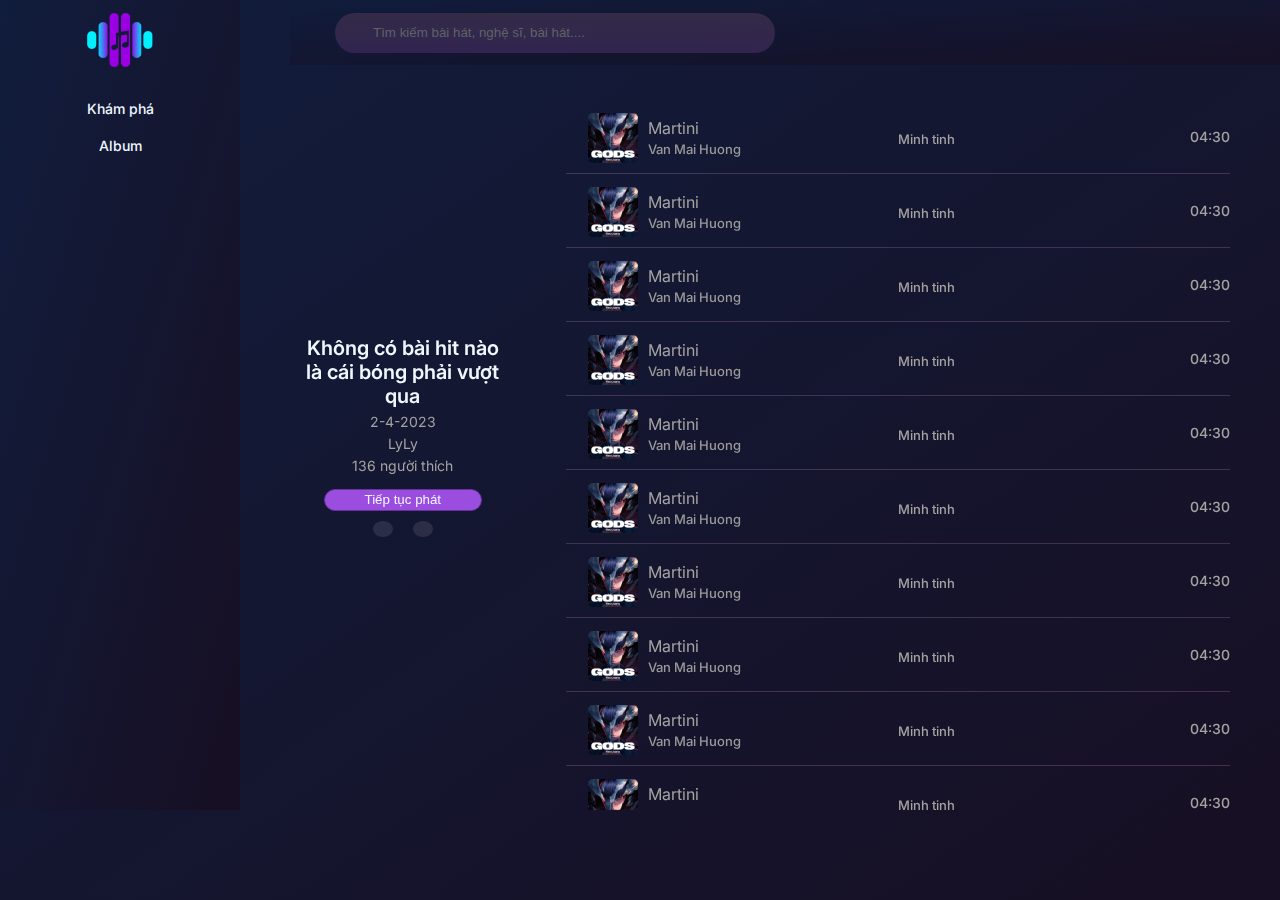
==== index.html @ 6e67993c "MP3 project" ====
<!DOCTYPE html>
<html lang="en">

<head>
    <meta charset="UTF-8">
    <meta name="viewport" content="width=device-width, initial-scale=1.0">
    <title>Document</title>
    <link rel="stylesheet" href="access/css/body/home page/albumchill.css">
    <link rel="stylesheet" href="access/css/body/home page/discovery.css">
    <link rel="stylesheet" href="access/css/body/home page/rank.css">
    <link rel="stylesheet" href="access/css/body/home page/recently.css">
    <link rel="stylesheet" href="access/css/body/home page/slide.css">
    <link rel="stylesheet" href="access/css/styte.css">
    <link rel="stylesheet" href="/access/css/body/home page/broadcast.css">
    <link rel="stylesheet" href="/access/css/body/header/header.css">
    <link rel="stylesheet" href="access/css/sidebar/sidebar.css">
    <link rel="stylesheet" href="access/css/body/mainpage.css">
    <link rel="stylesheet" href="access/css/body/album detail/albumdetail.css">
    <script type="module" src="https://unpkg.com/ionicons@7.1.0/dist/ionicons/ionicons.esm.js"></script>
    <script nomodule src="https://unpkg.com/ionicons@7.1.0/dist/ionicons/ionicons.js"></script>
    <link rel="stylesheet" href="https://cdnjs.cloudflare.com/ajax/libs/normalize/8.0.1/normalize.min.css">
    <link rel="icon" type="image/png"
        href="https://static-zmp3.zmdcdn.me/skins/zmp3-v5.2/images/icon_zing_mp3_60.png" />
    <link rel="preconnect" href="https://fonts.googleapis.com">
    <link rel="preconnect" href="https://fonts.gstatic.com" crossorigin>
    <link
        href="https://fonts.googleapis.com/css2?family=Inter:wght@300;400;500;600;900&family=Poppins:wght@100;200;300;400;500;600&display=swap"
        rel="stylesheet">
</head>

<body>
    <div id="root">
        <div class="layout">
            <div class="sidebar">
                <div class="sidebar-wrallpper">   
                    <div class="sidebar-nav">
                        <div class="sidebar-thumb">
                            <img src="access/image/—Pngtree—music logo_8736577.png" alt="">
                        </div>                     
                    </div>
                    <div class=" sidebar-nav sidebar-nav_main">                    
                            <ul class="main_listitem">
                                <li class=" main-item main-item1">Khám phá</li>                        
                                <li class=" main-item main-item2">Album</li>                                                                           
                            </ul>
                        </div>                       
                    </div>
                    <div class=" sidebar-nav sidebar-addplaylist">

                    </div>           
            </div>    
            <header>
                <div class="header-left">
                    <button><ion-icon name="arrow-back-outline"></ion-icon></button>
                    <button><ion-icon name="arrow-forward-outline"></ion-icon></button>
                    <div class="header-left_search">
                        <button><ion-icon name="search-outline"></ion-icon></button>
                        <input type="text" name="" id="" placeholder="Tìm kiếm bài hát, nghệ sĩ, bài hát....">
                    </div>
                </div>
                <div class="header-right">
                    <div class="header-right_setting"><ion-icon name="settings-outline"></ion-icon></div>
                    <div class="header-right_avt">

                    </div>
                </div>
            </header>
            <div class="main-page">
                <main class="scroll">
                    <div class="container home-page-content">
                        <div class="container">
                            <div class="lobby">
                                <div class="lobby_buttom-next">
                                    <button class="next"><ion-icon name="chevron-forward-outline"></ion-icon></button>
                                </div>
                                <div class="lobby_listitemalbum">
                                    <div class="album-item album-item0">
                                        <div class="album-item_img ">
                                            <img src="https://photo-zmp3.zmdcdn.me/banner/0/1/3/c/013c60ba209da55605a97d3ffb47a062.jpg"
                                                alt="">
                                        </div>
                                    </div>
                                    <div class="album-item album-item1">
                                        <div class="album-item_img">
                                            <img src="https://photo-zmp3.zmdcdn.me/banner/5/b/7/f/5b7f86734f0247aa188769c3ed6e22d5.jpg"
                                                alt="">
                                        </div>
                                    </div>
                                    <div class="album-item album-item2">
                                        <div class="album-item_img">
                                            <img src="https://photo-zmp3.zmdcdn.me/banner/1/4/a/6/14a6bc4408e442dc2a892e1d4a189887.jpg"
                                                alt="">
                                        </div>
                                    </div>
                                    <div class="album-item album-item3">
                                        <div class="album-item_img">
                                            <img src="https://photo-zmp3.zmdcdn.me/banner/6/c/c/7/6cc7500626ccbeddb21080da36140fee.jpg"
                                                alt="">
                                        </div>
                                    </div>
                                    <div class="album-item album-item4">
                                        <div class="album-item_img">
                                            <img src="https://photo-zmp3.zmdcdn.me/banner/8/0/4/0/80405e75fdb7f92d373b96ae3edae932.jpg"
                                                alt="">
                                        </div>
                                    </div>
                                    <div class="album-item album-item4">
                                        <div class="album-item_img">
                                            <img src="https://photo-zmp3.zmdcdn.me/banner/d/8/7/0/d870b695f67073900350bc56bd5b7f81.jpg"
                                                alt="">
                                        </div>
                                    </div>
                                </div>
                                <div class="lobby_buttom-back">
                                    <button class="back"><ion-icon name="chevron-back-outline"></ion-icon></button>
                                </div>
                            </div>
                            <div id="gallery">
                                <div class="title gallery_title">
                                    <h2>Gần Đây</h2>
                                    <a>TẤT CẢ
                                        <ion-icon name="chevron-forward-outline"></ion-icon>
                                    </a>
                                </div>
                                <figure>
                                    <img src="https://i.ytimg.com/vi/0tFUfuEhh28/hq720.jpg?sqp=-oaymwEcCNAFEJQDSFXyq4qpAw4IARUAAIhCGAFwAcABBg==&rs=AOn4CLBPwD0K6PMfZb3Y-aNLo59OMu9XRA"
                                        alt="Clouds in shades of blue and gold at sunrise. "
                                        title="Photo by Łukasz Łada for Unsplash">
                                    <figcaption>6:30 AM, Summer</figcaption>
                                </figure>
                                <figure>
                                    <img src="/image/14a6bc4408e442dc2a892e1d4a189887.jpg"
                                        alt='clouds and sky during daytime' title="Photo by Diego PH for Unsplash">
                                    <figcaption>6 PM, Autumn</figcaption>
                                </figure>
                                <figure>
                                    <img src="/image/14a6bc4408e442dc2a892e1d4a189887.jpg"
                                        alt="white clouds and blue sky. " title="Photo by Carlos Kenobi for Unsplash">
                                    <figcaption>5 PM, Summer</figcaption>
                                </figure>
                                <figure>
                                    <img src="/image/14a6bc4408e442dc2a892e1d4a189887.jpg" alt="cloudy sky. "
                                        title="Photo by Alex Machado for Unsplash">
                                    <figcaption>11 AM, Summer</figcaption>
                                </figure>
                                <figure>
                                    <img src="/image/14a6bc4408e442dc2a892e1d4a189887.jpg"
                                        alt="rainbow during daytime. " title="Photo by Yulia Gadalina for Unsplash">
                                    <figcaption>2 PM, Spring Rainbow</figcaption>
                                </figure>
                                <figure>
                                    <img src="/image/14a6bc4408e442dc2a892e1d4a189887.jpg" alt="white sea of clouds. "
                                        title="Photo by Szabo Viktor for Unsplash">
                                    <figcaption>4 PM, Autumn</figcaption>
                                </figure>
                            </div>
                            <div class="rank">
                                <div class="title rank-title">
                                    <h2>Bảng xếp hạng</h2>
                                    <a>TẤT CẢ
                                        <ion-icon name="chevron-forward-outline"></ion-icon>
                                    </a>
                                </div>
                                <div class="listitem rank-list">
                                    <div class="rank-item item ">
                                        <span class="rank-item_rating">1</span>
                                        <div class="item_img rank-item_img">
                                            <img src="https://i.ytimg.com/vi/0tFUfuEhh28/hq720.jpg?sqp=-oaymwEcCNAFEJQDSFXyq4qpAw4IARUAAIhCGAFwAcABBg==&rs=AOn4CLBPwD0K6PMfZb3Y-aNLo59OMu9XRA"
                                                alt="">
                                        </div>
                                        <div class="item_profile rank-item_profile">
                                            <h4>Chẳng ai đến thế giới này để cô đơn</h4>
                                            <span>Mr.Siro</span>

                                        </div>
                                    </div>
                                    <div class="item rank-item">
                                        <span class="rank-item_rating">2</span>
                                        <div class="item_img rank-item_img">
                                            <img src="https://i.ytimg.com/vi/0tFUfuEhh28/hq720.jpg?sqp=-oaymwEcCNAFEJQDSFXyq4qpAw4IARUAAIhCGAFwAcABBg==&rs=AOn4CLBPwD0K6PMfZb3Y-aNLo59OMu9XRA"
                                                alt="">
                                        </div>
                                        <div class="item_profile rank-item_profile">
                                            <h4>Chẳng ai đến thế giới này để cô đơn</h4>
                                            <span>Mr.Siro</span>

                                        </div>
                                    </div>
                                    <div class="item rank-item">
                                        <span class="rank-item_rating">3</span>
                                        <div class="item_img rank-item_img">
                                            <img src="https://i.ytimg.com/vi/0tFUfuEhh28/hq720.jpg?sqp=-oaymwEcCNAFEJQDSFXyq4qpAw4IARUAAIhCGAFwAcABBg==&rs=AOn4CLBPwD0K6PMfZb3Y-aNLo59OMu9XRA"
                                                alt="">
                                        </div>
                                        <div class="item_profile rank-item_profile">
                                            <h4>Chẳng ai đến thế giới này để cô đơn</h4>
                                            <span>Mr.Siro</span>

                                        </div>
                                    </div>
                                    <div class="item rank-item">
                                        <span class="rank-item_rating">4</span>
                                        <div class="item_img rank-item_img">
                                            <img src="https://photo-resize-zmp3.zmdcdn.me/w600_r1x1_jpeg/cover/2/2/5/1/225101dd3c5da17b87872c320a8f6e07.jpg"
                                                alt="">
                                        </div>
                                        <div class="item_profile rank-item_profile">
                                            <h4>Anh luôn như vậy</h4>
                                            <span>Mr.Siro</span>
                                        </div>
                                    </div>
                                    <div class="item rank-item">
                                        <span class="rank-item_rating">5</span>
                                        <div class="item_img rank-item_img">
                                            <img src="/image/f55d4e79ce16399def97045529c62ff1.jpg" alt="">
                                        </div>
                                        <div class="item_profilerank-item_profile">
                                            <h4>Lệ Lưu Ly</h4>
                                            <span>Mr.Siro</span>
                                        </div>
                                    </div>
                                    <button class="rank-more">Xem thêm</button>
                                </div>
                                <div class="rank-active">
                                    <div class="rank-active_thumb">
                                        <img src="/image/f55d4e79ce16399def97045529c62ff1.jpg" alt="">
                                    </div>
                                    <div class="rank-active-profile">
                                        <h2 style="font-weight: 600;">Kiểu như tâm tình</h2>
                                        <p>Nam Cocain</p>
                                    </div>
                                    <div class="rank-active_rewind">
                                        <input type="range" name="" id="">
                                        <div class="timeline">
                                            <span>2:30</span>
                                            <span>3:40</span>
                                        </div>
                                    </div>
                                    <div class="rank-active_control">
                                        <div class="shuffle">
                                            <ion-icon name="shuffle-outline"></ion-icon>
                                        </div>
                                        <div class="control-btn">
                                            <button class="back">
                                                <ion-icon name="play-back-outline"></ion-icon>
                                            </button>
                                            <button class="play">
                                                <ion-icon name="play-circle-outline"></ion-icon>
                                            </button>
                                            <button class="fonward">
                                                <ion-icon name="play-forward-outline"></ion-icon>
                                            </button>
                                        </div>
                                        <div class="again"><ion-icon name="repeat-outline"></ion-icon>
                                        </div>
                                    </div>
                                </div>
                            </div>
                            <div class="rank-weekly">
                                <a class="rank-weekly_vn" href="/html/zingchart.html">
                                    <h3>XẾP HẠNG TUẦN</h3>
                                    <h2>BÀI HÁT VIỆT NAM</h2>
                                </a>
                                <a class="rank-weekly_usuk">
                                    <h3>XẾP HẠNG TUẦN</h3>
                                    <h2>US-UK</h2>
                                </a>
                                <a class="rank-weekly_kpop">
                                    <h3>XẾP HẠNG TUẦN</h3>
                                    <h2>K-POP</h2>
                                </a>
                            </div>
                            <div class="discovery">
                                <div class="discovery-select">
                                    <button>
                                        TẤT CẢ
                                    </button>
                                    <button>
                                        VIỆT NAM
                                    </button>
                                    <button>
                                        QUỐC TẾ
                                    </button>
                                </div>
                                <div class="title discovery-title">
                                    <h2>MỚI PHÁT HÀNH</h2>
                                    <a>TẤT CẢ
                                        <ion-icon name="chevron-forward-outline"></ion-icon>
                                    </a>
                                </div>
                                <div class="listitem discovery-listitem">
                                    <div class="discovery-listitem_right">
                                        <div class="item discovery-item">
                                            <div class="item_img discovery-item_img">
                                                <img src="https://i.ytimg.com/vi/0tFUfuEhh28/hq720.jpg?sqp=-oaymwEcCNAFEJQDSFXyq4qpAw4IARUAAIhCGAFwAcABBg==&rs=AOn4CLBPwD0K6PMfZb3Y-aNLo59OMu9XRA"
                                                    alt="">
                                            </div>
                                            <div class="item_profile discovery-item_profile">
                                                <h4>Chẳng ai đến thế giới này để cô đơn</h4>
                                                <span>Mr.Siro</span>
                                            </div>
                                        </div>
                                        <div class="item discovery-item">
                                            <div class="item_img discovery-item_img">
                                                <img src="https://i.ytimg.com/vi/0tFUfuEhh28/hq720.jpg?sqp=-oaymwEcCNAFEJQDSFXyq4qpAw4IARUAAIhCGAFwAcABBg==&rs=AOn4CLBPwD0K6PMfZb3Y-aNLo59OMu9XRA"
                                                    alt="">
                                            </div>
                                            <div class="item_profile discovery-item_profile">
                                                <h4>Chẳng ai đến thế giới này để cô đơn</h4>
                                                <span>Mr.Siro</span>
                                            </div>
                                        </div>
                                        <div class="item discovery-item">
                                            <div class="item_img discovery-item_img">
                                                <img src="https://i.ytimg.com/vi/0tFUfuEhh28/hq720.jpg?sqp=-oaymwEcCNAFEJQDSFXyq4qpAw4IARUAAIhCGAFwAcABBg==&rs=AOn4CLBPwD0K6PMfZb3Y-aNLo59OMu9XRA"
                                                    alt="">
                                            </div>
                                            <div class="item_profile discovery-item_profile">
                                                <h4>Chẳng ai đến thế giới này để cô đơn</h4>
                                                <span>Mr.Siro</span>
                                            </div>
                                        </div>
                                        <div class="item discovery-item">
                                            <div class="item_img discovery-item_img">
                                                <img src="https://i.ytimg.com/vi/0tFUfuEhh28/hq720.jpg?sqp=-oaymwEcCNAFEJQDSFXyq4qpAw4IARUAAIhCGAFwAcABBg==&rs=AOn4CLBPwD0K6PMfZb3Y-aNLo59OMu9XRA"
                                                    alt="">
                                            </div>
                                            <div class="item_profile discovery-item_profile">
                                                <h4>Chẳng ai đến thế giới này để cô đơn</h4>
                                                <span>Mr.Siro</span>
                                            </div>
                                        </div>
                                    </div>
                                    <div class="discovery-listitem_center">
                                        <div class="item discovery-item">
                                            <div class="item_img discovery-item_img">
                                                <img src="https://i.ytimg.com/vi/0tFUfuEhh28/hq720.jpg?sqp=-oaymwEcCNAFEJQDSFXyq4qpAw4IARUAAIhCGAFwAcABBg==&rs=AOn4CLBPwD0K6PMfZb3Y-aNLo59OMu9XRA"
                                                    alt="">
                                            </div>
                                            <div class="item_profile discovery-item_profile">
                                                <h4>Chẳng ai đến thế giới này để cô đơn</h4>
                                                <span>Mr.Siro</span>
                                            </div>
                                        </div>
                                        <div class="item discovery-item">
                                            <div class="item_img discovery-item_img">
                                                <img src="https://i.ytimg.com/vi/0tFUfuEhh28/hq720.jpg?sqp=-oaymwEcCNAFEJQDSFXyq4qpAw4IARUAAIhCGAFwAcABBg==&rs=AOn4CLBPwD0K6PMfZb3Y-aNLo59OMu9XRA"
                                                    alt="">
                                            </div>
                                            <div class="item_profile discovery-item_profile">
                                                <h4>Chẳng ai đến thế giới này để cô đơn</h4>
                                                <span>Mr.Siro</span>
                                            </div>
                                        </div>
                                        <div class="item discovery-item">
                                            <div class="item_img discovery-item_img">
                                                <img src="https://i.ytimg.com/vi/0tFUfuEhh28/hq720.jpg?sqp=-oaymwEcCNAFEJQDSFXyq4qpAw4IARUAAIhCGAFwAcABBg==&rs=AOn4CLBPwD0K6PMfZb3Y-aNLo59OMu9XRA"
                                                    alt="">
                                            </div>
                                            <div class="item_profile discovery-item_profile">
                                                <h4>Chẳng ai đến thế giới này để cô đơn</h4>
                                                <span>Mr.Siro</span>
                                            </div>
                                        </div>
                                        <div class="item discovery-item">
                                            <div class="item_img discovery-item_img">
                                                <img src="https://i.ytimg.com/vi/0tFUfuEhh28/hq720.jpg?sqp=-oaymwEcCNAFEJQDSFXyq4qpAw4IARUAAIhCGAFwAcABBg==&rs=AOn4CLBPwD0K6PMfZb3Y-aNLo59OMu9XRA"
                                                    alt="">
                                            </div>
                                            <div class="item_profile discovery-item_profile">
                                                <h4>Chẳng ai đến thế giới này để cô đơn</h4>
                                                <span>Mr.Siro</span>
                                            </div>
                                        </div>
                                    </div>
                                    <div class="discovery-listitem_left">
                                        <div class="item discovery-item">
                                            <div class="item_img discovery-item_img">
                                                <img src="https://i.ytimg.com/vi/0tFUfuEhh28/hq720.jpg?sqp=-oaymwEcCNAFEJQDSFXyq4qpAw4IARUAAIhCGAFwAcABBg==&rs=AOn4CLBPwD0K6PMfZb3Y-aNLo59OMu9XRA"
                                                    alt="">
                                            </div>
                                            <div class="item_profile discovery-item_profile">
                                                <h4>Chẳng ai đến thế giới này để cô đơn</h4>
                                                <span>Mr.Siro</span>
                                            </div>
                                        </div>
                                        <div class="item discovery-item">
                                            <div class="item_img discovery-item_img">
                                                <img src="https://i.ytimg.com/vi/0tFUfuEhh28/hq720.jpg?sqp=-oaymwEcCNAFEJQDSFXyq4qpAw4IARUAAIhCGAFwAcABBg==&rs=AOn4CLBPwD0K6PMfZb3Y-aNLo59OMu9XRA"
                                                    alt="">
                                            </div>
                                            <div class="item_profile discovery-item_profile">
                                                <h4>Chẳng ai đến thế giới này để cô đơn</h4>
                                                <span>Mr.Siro</span>
                                            </div>
                                        </div>
                                        <div class="item discovery-item">
                                            <div class="item_img discovery-item_img">
                                                <img src="https://i.ytimg.com/vi/0tFUfuEhh28/hq720.jpg?sqp=-oaymwEcCNAFEJQDSFXyq4qpAw4IARUAAIhCGAFwAcABBg==&rs=AOn4CLBPwD0K6PMfZb3Y-aNLo59OMu9XRA"
                                                    alt="">
                                            </div>
                                            <div class="item_profile discovery-item_profile">
                                                <h4>Chẳng ai đến thế giới này để cô đơn</h4>
                                                <span>Mr.Siro</span>
                                            </div>
                                        </div>
                                        <div class="item discovery-item">
                                            <div class="item_img discovery-item_img">
                                                <img src="https://i.ytimg.com/vi/0tFUfuEhh28/hq720.jpg?sqp=-oaymwEcCNAFEJQDSFXyq4qpAw4IARUAAIhCGAFwAcABBg==&rs=AOn4CLBPwD0K6PMfZb3Y-aNLo59OMu9XRA"
                                                    alt="">
                                            </div>
                                            <div class="item_profile discovery-item_profile">
                                                <h4>Chẳng ai đến thế giới này để cô đơn</h4>
                                                <span>Mr.Siro</span>
                                            </div>
                                        </div>
                                    </div>
                                </div>
                            </div>
                            <div class="broadcast">
                                <div class="title broadcast-title">
                                    <h2>MV NỔI BẬT</h2>
                                    <a href="">TẤT CẢ</a>
                                </div>
                                <div class="broadcast-listitem">
                                    <div class="broadcast-item">
                                        <div class="broadcast-item_img">
                                            <img src="/access/image/0ebee04ce8c0e17f94a7836de9c0e2c8.jpg" alt="">
                                        </div>
                                        <div class="broadcast-item_frofile">
                                            <div class="profile-img">
                                                <img src="/access/image/14a6bc4408e442dc2a892e1d4a189887.jpg" alt="">
                                            </div>
                                            <div class="profile-details">
                                                <span>Thông tin ca sĩ</span>
                                            </div>
                                        </div>
                                    </div>
                                    <div class="broadcast-item">
                                        <div class="broadcast-item_img">
                                            <img src="/access/image/0ebee04ce8c0e17f94a7836de9c0e2c8.jpg" alt="">
                                        </div>
                                        <div class="broadcast-item_frofile">
                                            <div class="profile-img">
                                                <img src="/access/image/14a6bc4408e442dc2a892e1d4a189887.jpg" alt="">
                                            </div>
                                            <div class="profile-details">
                                                <span>Thông tin ca sĩ</span>
                                            </div>
                                        </div>
                                    </div>
                                    <div class="broadcast-item">
                                        <div class="broadcast-item_img">
                                            <img src="/access/image/14a6bc4408e442dc2a892e1d4a189887.jpg" alt="">
                                        </div>
                                        <div class="broadcast-item_frofile">
                                            <div class="profile-img">
                                                <img src="/access/image/14a6bc4408e442dc2a892e1d4a189887.jpg" alt="">
                                            </div>
                                            <div class="profile-details">
                                                <span>Thông tin ca sĩ</span>
                                            </div>
                                        </div>
                                    </div>
                                    <div class="broadcast-item">
                                        <div class="broadcast-item_img">
                                            <img src="/access/image/0ebee04ce8c0e17f94a7836de9c0e2c8.jpg" alt="">
                                        </div>
                                        <div class="broadcast-item_frofile">
                                            <div class="profile-img">
                                                <img src="/access/image/14a6bc4408e442dc2a892e1d4a189887.jpg" alt="">
                                            </div>
                                            <div class="profile-details">
                                                <span>Thông tin ca sĩ</span>
                                            </div>
                                        </div>
                                    </div>
                                    <div class="broadcast-item">
                                        <div class="broadcast-item_img">
                                            <img src="/access/image/0ebee04ce8c0e17f94a7836de9c0e2c8.jpg" alt="">
                                        </div>
                                        <div class="broadcast-item_frofile">
                                            <div class="profile-img">
                                                <img src="/access/image/14a6bc4408e442dc2a892e1d4a189887.jpg" alt="">
                                            </div>
                                            <div class="profile-details">
                                                <span>Thông tin ca sĩ</span>
                                            </div>
                                        </div>
                                    </div>
                                    <div class="broadcast-item">
                                        <div class="broadcast-item_img">
                                            <img src="/access/image/0ebee04ce8c0e17f94a7836de9c0e2c8.jpg" alt="">
                                        </div>
                                        <div class="broadcast-item_frofile">
                                            <div class="profile-img">
                                                <img src="/access/image/14a6bc4408e442dc2a892e1d4a189887.jpg" alt="">
                                            </div>
                                            <div class="profile-details">
                                                <span>Thông tin ca sĩ</span>
                                            </div>
                                        </div>
                                    </div>
                                </div>
                            </div>
                            <div class="albumchill">
                                <div class="title albumchill-title">
                                    <h2>Chill</h2>
                                    <a>TẤT CẢ
                                        <ion-icon name="chevron-forward-outline"></ion-icon>
                                    </a>
                                </div>
                                <div class="albumchill-list">
                                    <div class="albumchill-item">
                                        <div class="albumchill-item_img">
                                            <img src="https://i.ytimg.com/vi/0tFUfuEhh28/hq720.jpg?sqp=-oaymwEcCNAFEJQDSFXyq4qpAw4IARUAAIhCGAFwAcABBg==&rs=AOn4CLBPwD0K6PMfZb3Y-aNLo59OMu9XRA"
                                                alt="">
                                        </div>
                                        <div class="albumchill-item_profile">
                                            <p>Sơn Tùng, Hòa Minzy, Pháo, tao la hien,van là tao</p>
                                        </div>
                                    </div>
                                    <div class="albumchill-item">
                                        <div class="albumchill-item_img">
                                            <img src="https://i.ytimg.com/vi/0tFUfuEhh28/hq720.jpg?sqp=-oaymwEcCNAFEJQDSFXyq4qpAw4IARUAAIhCGAFwAcABBg==&rs=AOn4CLBPwD0K6PMfZb3Y-aNLo59OMu9XRA"
                                                alt="">
                                        </div>
                                        <div class="albumchill-item_profile">
                                            <p>Sơn Tùng, Hòa Minzy, Pháo, tao la hien,van là tao</p>
                                        </div>
                                    </div>
                                    <div class="albumchill-item">
                                        <div class="albumchill-item_img">
                                            <img src="https://i.ytimg.com/vi/0tFUfuEhh28/hq720.jpg?sqp=-oaymwEcCNAFEJQDSFXyq4qpAw4IARUAAIhCGAFwAcABBg==&rs=AOn4CLBPwD0K6PMfZb3Y-aNLo59OMu9XRA"
                                                alt="">
                                        </div>
                                        <div class="albumchill-item_profile">
                                            <p>Sơn Tùng, Hòa Minzy, Pháo, tao la hien,van là tao</p>
                                        </div>
                                    </div>
                                    <div class="albumchill-item">
                                        <div class="albumchill-item_img">
                                            <img src="https://i.ytimg.com/vi/0tFUfuEhh28/hq720.jpg?sqp=-oaymwEcCNAFEJQDSFXyq4qpAw4IARUAAIhCGAFwAcABBg==&rs=AOn4CLBPwD0K6PMfZb3Y-aNLo59OMu9XRA"
                                                alt="">
                                        </div>
                                        <div class="albumchill-item_profile">
                                            <p>Sơn Tùng, Hòa Minzy, Pháo, tao la hien,van là tao</p>
                                        </div>
                                    </div>
                                    <div class="albumchill-item">
                                        <div class="albumchill-item_img">
                                            <img src="https://i.ytimg.com/vi/0tFUfuEhh28/hq720.jpg?sqp=-oaymwEcCNAFEJQDSFXyq4qpAw4IARUAAIhCGAFwAcABBg==&rs=AOn4CLBPwD0K6PMfZb3Y-aNLo59OMu9XRA"
                                                alt="">
                                        </div>
                                        <div class="albumchill-item_profile">
                                            <p>Sơn Tùng, Hòa Minzy, Pháo, tao la hien,van là tao</p>
                                        </div>
                                    </div>
                                </div>
                            </div>
                        </div>
                    </div>
                    <div class="album-detail">
                        <div class="album-left">
                            <div class="album-thumb">
                                <img src="https://photo-resize-zmp3.zmdcdn.me/w600_r1x1_jpeg/cover/d/4/a/c/d4acc6335d41bd7164173312c6123706.jpg"
                                    alt="">
                            </div>
                            <div class="album-profile">
                                <h3 class="profile_title">Không có bài hit nào là cái bóng phải vượt qua</h3>
                                <div class="updateday">2-4-2023</div>
                                <div class="artists">LyLy</div>
                                <div class="like"><span>136</span> người thích</div>
                                <div class="profile-action">
                                    <button>
                                        Tiếp tục phát
                                    </button>
                                    <div class="level">
                                        <div class="level-item_heart">
                                            <ion-icon name="heart-outline"></ion-icon>
                                        </div>
                                        <div class="level-item_more">
                                            <ion-icon name="ellipsis-horizontal-circle-outline"></ion-icon>
                                        </div>
                                    </div>
                                </div>
                            </div>

                        </div>                    
                        <div class="album-content">
                            <div class="media-playlist">                              
                                <div class="media-playlist_item">
                                    <div class="media-content_left">
                                        <div class="media-playlist_checkbox">
                                            <label class="checkbox">
                                                <input type="checkbox" name="" id="">
                                                <span class="checkmark"></span> 
                                            </label>                                           
                                        </div>
                                        <div class="song-icon">
                                            <ion-icon name="musical-notes-outline"></ion-icon>
                                        </div>
                                        <div class="song-thumb">
                                            <img src="access/image/0ebee04ce8c0e17f94a7836de9c0e2c8.jpg" alt="">
                                        </div>
                                        <div class="song-profile">
                                            <div class="song-profile_name">
                                                <span>Martini</span>
                                            </div>
                                            <div class="song-profile_singer">
                                                <a href="">Van Mai Huong</a>
                                            </div>
                                        </div>
                                    </div>
                                    <div class="meida-content_center">
                                        <span>Minh tinh</span>
                                    </div>
                                    <div class="media-content_right">
                                        <div class="song-hover_item">
                                            <div class="level">
                                                <button><ion-icon name="mic-outline"></ion-icon></button>
                                                <button> <ion-icon name="heart-outline"></ion-icon></i></button>
                                            </div>
                                        </div>
                                        <div class="song-time">
                                            <span>04:30</span>
                                        </div>
                                    </div>
                                </div>
                                <div class="media-playlist_item">
                                    <div class="media-content_left">
                                        <div class="media-playlist_checkbox">
                                            <label class="checkbox">
                                                <input type="checkbox" name="" id="">
                                                <span class="checkmark"></span> 
                                            </label>                                           
                                        </div>
                                        <div class="song-icon">
                                            <ion-icon name="musical-notes-outline"></ion-icon>
                                        </div>
                                        <div class="song-thumb">
                                            <img src="access/image/0ebee04ce8c0e17f94a7836de9c0e2c8.jpg" alt="">
                                        </div>
                                        <div class="song-profile">
                                            <div class="song-profile_name">
                                                <span>Martini</span>
                                            </div>
                                            <div class="song-profile_singer">
                                                <a href="">Van Mai Huong</a>
                                            </div>
                                        </div>
                                    </div>
                                    <div class="meida-content_center">
                                        <span>Minh tinh</span>
                                    </div>
                                    <div class="media-content_right">
                                        <div class="song-hover_item">
                                            <div class="level">
                                                <button><ion-icon name="mic-outline"></ion-icon></button>
                                                <button> <ion-icon name="heart-outline"></ion-icon></i></button>
                                            </div>
                                        </div>
                                        <div class="song-time">
                                            <span>04:30</span>
                                        </div>
                                    </div>
                                </div>
                                <div class="media-playlist_item">
                                    <div class="media-content_left">
                                        <div class="media-playlist_checkbox">
                                            <label class="checkbox">
                                                <input type="checkbox" name="" id="">
                                                <span class="checkmark"></span> 
                                            </label>                                           
                                        </div>
                                        <div class="song-icon">
                                            <ion-icon name="musical-notes-outline"></ion-icon>
                                        </div>
                                        <div class="song-thumb">
                                            <img src="access/image/0ebee04ce8c0e17f94a7836de9c0e2c8.jpg" alt="">
                                        </div>
                                        <div class="song-profile">
                                            <div class="song-profile_name">
                                                <span>Martini</span>
                                            </div>
                                            <div class="song-profile_singer">
                                                <a href="">Van Mai Huong</a>
                                            </div>
                                        </div>
                                    </div>
                                    <div class="meida-content_center">
                                        <span>Minh tinh</span>
                                    </div>
                                    <div class="media-content_right">
                                        <div class="song-hover_item">
                                            <div class="level">
                                                <button><ion-icon name="mic-outline"></ion-icon></button>
                                                <button> <ion-icon name="heart-outline"></ion-icon></i></button>
                                            </div>
                                        </div>
                                        <div class="song-time">
                                            <span>04:30</span>
                                        </div>
                                    </div>
                                </div>
                                <div class="media-playlist_item">
                                    <div class="media-content_left">
                                        <div class="media-playlist_checkbox">
                                            <label class="checkbox">
                                                <input type="checkbox" name="" id="">
                                                <span class="checkmark"></span> 
                                            </label>                                           
                                        </div>
                                        <div class="song-icon">
                                            <ion-icon name="musical-notes-outline"></ion-icon>
                                        </div>
                                        <div class="song-thumb">
                                            <img src="access/image/0ebee04ce8c0e17f94a7836de9c0e2c8.jpg" alt="">
                                        </div>
                                        <div class="song-profile">
                                            <div class="song-profile_name">
                                                <span>Martini</span>
                                            </div>
                                            <div class="song-profile_singer">
                                                <a href="">Van Mai Huong</a>
                                            </div>
                                        </div>
                                    </div>
                                    <div class="meida-content_center">
                                        <span>Minh tinh</span>
                                    </div>
                                    <div class="media-content_right">
                                        <div class="song-hover_item">
                                            <div class="level">
                                                <button><ion-icon name="mic-outline"></ion-icon></button>
                                                <button> <ion-icon name="heart-outline"></ion-icon></i></button>
                                            </div>
                                        </div>
                                        <div class="song-time">
                                            <span>04:30</span>
                                        </div>
                                    </div>
                                </div>
                                <div class="media-playlist_item">
                                    <div class="media-content_left">
                                        <div class="media-playlist_checkbox">
                                            <label class="checkbox">
                                                <input type="checkbox" name="" id="">
                                                <span class="checkmark"></span> 
                                            </label>                                           
                                        </div>
                                        <div class="song-icon">
                                            <ion-icon name="musical-notes-outline"></ion-icon>
                                        </div>
                                        <div class="song-thumb">
                                            <img src="access/image/0ebee04ce8c0e17f94a7836de9c0e2c8.jpg" alt="">
                                        </div>
                                        <div class="song-profile">
                                            <div class="song-profile_name">
                                                <span>Martini</span>
                                            </div>
                                            <div class="song-profile_singer">
                                                <a href="">Van Mai Huong</a>
                                            </div>
                                        </div>
                                    </div>
                                    <div class="meida-content_center">
                                        <span>Minh tinh</span>
                                    </div>
                                    <div class="media-content_right">
                                        <div class="song-hover_item">
                                            <div class="level">
                                                <button><ion-icon name="mic-outline"></ion-icon></button>
                                                <button> <ion-icon name="heart-outline"></ion-icon></i></button>
                                            </div>
                                        </div>
                                        <div class="song-time">
                                            <span>04:30</span>
                                        </div>
                                    </div>
                                </div>
                                <div class="media-playlist_item">
                                    <div class="media-content_left">
                                        <div class="media-playlist_checkbox">
                                            <label class="checkbox">
                                                <input type="checkbox" name="" id="">
                                                <span class="checkmark"></span> 
                                            </label>                                           
                                        </div>
                                        <div class="song-icon">
                                            <ion-icon name="musical-notes-outline"></ion-icon>
                                        </div>
                                        <div class="song-thumb">
                                            <img src="access/image/0ebee04ce8c0e17f94a7836de9c0e2c8.jpg" alt="">
                                        </div>
                                        <div class="song-profile">
                                            <div class="song-profile_name">
                                                <span>Martini</span>
                                            </div>
                                            <div class="song-profile_singer">
                                                <a href="">Van Mai Huong</a>
                                            </div>
                                        </div>
                                    </div>
                                    <div class="meida-content_center">
                                        <span>Minh tinh</span>
                                    </div>
                                    <div class="media-content_right">
                                        <div class="song-hover_item">
                                            <div class="level">
                                                <button><ion-icon name="mic-outline"></ion-icon></button>
                                                <button> <ion-icon name="heart-outline"></ion-icon></i></button>
                                            </div>
                                        </div>
                                        <div class="song-time">
                                            <span>04:30</span>
                                        </div>
                                    </div>
                                </div>
                                <div class="media-playlist_item">
                                    <div class="media-content_left">
                                        <div class="media-playlist_checkbox">
                                            <label class="checkbox">
                                                <input type="checkbox" name="" id="">
                                                <span class="checkmark"></span> 
                                            </label>                                           
                                        </div>
                                        <div class="song-icon">
                                            <ion-icon name="musical-notes-outline"></ion-icon>
                                        </div>
                                        <div class="song-thumb">
                                            <img src="access/image/0ebee04ce8c0e17f94a7836de9c0e2c8.jpg" alt="">
                                        </div>
                                        <div class="song-profile">
                                            <div class="song-profile_name">
                                                <span>Martini</span>
                                            </div>
                                            <div class="song-profile_singer">
                                                <a href="">Van Mai Huong</a>
                                            </div>
                                        </div>
                                    </div>
                                    <div class="meida-content_center">
                                        <span>Minh tinh</span>
                                    </div>
                                    <div class="media-content_right">
                                        <div class="song-hover_item">
                                            <div class="level">
                                                <button><ion-icon name="mic-outline"></ion-icon></button>
                                                <button> <ion-icon name="heart-outline"></ion-icon></i></button>
                                            </div>
                                        </div>
                                        <div class="song-time">
                                            <span>04:30</span>
                                        </div>
                                    </div>
                                </div>
                                <div class="media-playlist_item">
                                    <div class="media-content_left">
                                        <div class="media-playlist_checkbox">
                                            <label class="checkbox">
                                                <input type="checkbox" name="" id="">
                                                <span class="checkmark"></span> 
                                            </label>                                           
                                        </div>
                                        <div class="song-icon">
                                            <ion-icon name="musical-notes-outline"></ion-icon>
                                        </div>
                                        <div class="song-thumb">
                                            <img src="access/image/0ebee04ce8c0e17f94a7836de9c0e2c8.jpg" alt="">
                                        </div>
                                        <div class="song-profile">
                                            <div class="song-profile_name">
                                                <span>Martini</span>
                                            </div>
                                            <div class="song-profile_singer">
                                                <a href="">Van Mai Huong</a>
                                            </div>
                                        </div>
                                    </div>
                                    <div class="meida-content_center">
                                        <span>Minh tinh</span>
                                    </div>
                                    <div class="media-content_right">
                                        <div class="song-hover_item">
                                            <div class="level">
                                                <button><ion-icon name="mic-outline"></ion-icon></button>
                                                <button> <ion-icon name="heart-outline"></ion-icon></i></button>
                                            </div>
                                        </div>
                                        <div class="song-time">
                                            <span>04:30</span>
                                        </div>
                                    </div>
                                </div>
                                <div class="media-playlist_item">
                                    <div class="media-content_left">
                                        <div class="media-playlist_checkbox">
                                            <label class="checkbox">
                                                <input type="checkbox" name="" id="">
                                                <span class="checkmark"></span> 
                                            </label>                                           
                                        </div>
                                        <div class="song-icon">
                                            <ion-icon name="musical-notes-outline"></ion-icon>
                                        </div>
                                        <div class="song-thumb">
                                            <img src="access/image/0ebee04ce8c0e17f94a7836de9c0e2c8.jpg" alt="">
                                        </div>
                                        <div class="song-profile">
                                            <div class="song-profile_name">
                                                <span>Martini</span>
                                            </div>
                                            <div class="song-profile_singer">
                                                <a href="">Van Mai Huong</a>
                                            </div>
                                        </div>
                                    </div>
                                    <div class="meida-content_center">
                                        <span>Minh tinh</span>
                                    </div>
                                    <div class="media-content_right">
                                        <div class="song-hover_item">
                                            <div class="level">
                                                <button><ion-icon name="mic-outline"></ion-icon></button>
                                                <button> <ion-icon name="heart-outline"></ion-icon></i></button>
                                            </div>
                                        </div>
                                        <div class="song-time">
                                            <span>04:30</span>
                                        </div>
                                    </div>
                                </div>
                                <div class="media-playlist_item">
                                    <div class="media-content_left">
                                        <div class="media-playlist_checkbox">
                                            <label class="checkbox">
                                                <input type="checkbox" name="" id="">
                                                <span class="checkmark"></span> 
                                            </label>                                           
                                        </div>
                                        <div class="song-icon">
                                            <ion-icon name="musical-notes-outline"></ion-icon>
                                        </div>
                                        <div class="song-thumb">
                                            <img src="access/image/0ebee04ce8c0e17f94a7836de9c0e2c8.jpg" alt="">
                                        </div>
                                        <div class="song-profile">
                                            <div class="song-profile_name">
                                                <span>Martini</span>
                                            </div>
                                            <div class="song-profile_singer">
                                                <a href="">Van Mai Huong</a>
                                            </div>
                                        </div>
                                    </div>
                                    <div class="meida-content_center">
                                        <span>Minh tinh</span>
                                    </div>
                                    <div class="media-content_right">
                                        <div class="song-hover_item">
                                            <div class="level">
                                                <button><ion-icon name="mic-outline"></ion-icon></button>
                                                <button> <ion-icon name="heart-outline"></ion-icon></i></button>
                                            </div>
                                        </div>
                                        <div class="song-time">
                                            <span>04:30</span>
                                        </div>
                                    </div>
                                </div>
                                <div class="media-playlist_item">
                                    <div class="media-content_left">
                                        <div class="media-playlist_checkbox">
                                            <label class="checkbox">
                                                <input type="checkbox" name="" id="">
                                                <span class="checkmark"></span> 
                                            </label>                                           
                                        </div>
                                        <div class="song-icon">
                                            <ion-icon name="musical-notes-outline"></ion-icon>
                                        </div>
                                        <div class="song-thumb">
                                            <img src="access/image/0ebee04ce8c0e17f94a7836de9c0e2c8.jpg" alt="">
                                        </div>
                                        <div class="song-profile">
                                            <div class="song-profile_name">
                                                <span>Martini</span>
                                            </div>
                                            <div class="song-profile_singer">
                                                <a href="">Van Mai Huong</a>
                                            </div>
                                        </div>
                                    </div>
                                    <div class="meida-content_center">
                                        <span>Minh tinh</span>
                                    </div>
                                    <div class="media-content_right">
                                        <div class="song-hover_item">
                                            <div class="level">
                                                <button><ion-icon name="mic-outline"></ion-icon></button>
                                                <button> <ion-icon name="heart-outline"></ion-icon></i></button>
                                            </div>
                                        </div>
                                        <div class="song-time">
                                            <span>04:30</span>
                                        </div>
                                    </div>
                                </div>
                                <div class="media-playlist_item">
                                    <div class="media-content_left">
                                        <div class="media-playlist_checkbox">
                                            <label class="checkbox">
                                                <input type="checkbox" name="" id="">
                                                <span class="checkmark"></span> 
                                            </label>                                           
                                        </div>
                                        <div class="song-icon">
                                            <ion-icon name="musical-notes-outline"></ion-icon>
                                        </div>
                                        <div class="song-thumb">
                                            <img src="access/image/0ebee04ce8c0e17f94a7836de9c0e2c8.jpg" alt="">
                                        </div>
                                        <div class="song-profile">
                                            <div class="song-profile_name">
                                                <span>Martini</span>
                                            </div>
                                            <div class="song-profile_singer">
                                                <a href="">Van Mai Huong</a>
                                            </div>
                                        </div>
                                    </div>
                                    <div class="meida-content_center">
                                        <span>Minh tinh</span>
                                    </div>
                                    <div class="media-content_right">
                                        <div class="song-hover_item">
                                            <div class="level">
                                                <button><ion-icon name="mic-outline"></ion-icon></button>
                                                <button> <ion-icon name="heart-outline"></ion-icon></i></button>
                                            </div>
                                        </div>
                                        <div class="song-time">
                                            <span>04:30</span>
                                        </div>
                                    </div>
                                </div>
                                <div class="media-playlist_item">
                                    <div class="media-content_left">
                                        <div class="media-playlist_checkbox">
                                            <label class="checkbox">
                                                <input type="checkbox" name="" id="">
                                                <span class="checkmark"></span> 
                                            </label>                                           
                                        </div>
                                        <div class="song-icon">
                                            <ion-icon name="musical-notes-outline"></ion-icon>
                                        </div>
                                        <div class="song-thumb">
                                            <img src="access/image/0ebee04ce8c0e17f94a7836de9c0e2c8.jpg" alt="">
                                        </div>
                                        <div class="song-profile">
                                            <div class="song-profile_name">
                                                <span>Martini</span>
                                            </div>
                                            <div class="song-profile_singer">
                                                <a href="">Van Mai Huong</a>
                                            </div>
                                        </div>
                                    </div>
                                    <div class="meida-content_center">
                                        <span>Minh tinh</span>
                                    </div>
                                    <div class="media-content_right">
                                        <div class="song-hover_item">
                                            <div class="level">
                                                <button><ion-icon name="mic-outline"></ion-icon></button>
                                                <button> <ion-icon name="heart-outline"></ion-icon></i></button>
                                            </div>
                                        </div>
                                        <div class="song-time">
                                            <span>04:30</span>
                                        </div>
                                    </div>
                                </div>
                            </div>                            
                        </div>                                        
                    </div>
                </main>
            </div>

        </div>
    </div>
</body>

<script src="access/js/scrip.js"></script>

</html>
---- access/css/body/home page/albumchill.css ----
.albumchill {
    position: relative;
    width: 100%;  
    margin-top: 30px;   
    margin-bottom: 50px;
}
.albumchill-list{
    width: 100%;
    display: flex;
    align-items: flex-start;
    justify-content: flex-start;
    gap:40px;
    overflow: hidden;
    padding-bottom: 10px;
}
.albumchill-item{   
    width: 200px;
    padding-top: 30px;
}
.albumchill-item_img{
    width: 200px;
    height: 200px;  
    margin-bottom: 15px;
}
.albumchill-item_img img{
    width: 100%;
    height: 100%;
    object-fit: cover;
    border-radius: 8px;
}
.albumchill-item_profile p{
    white-space: nowrap; 
    overflow: hidden;
    text-overflow: ellipsis;
}
---- access/css/body/home page/discovery.css ----
.discovery{
	position: relative;
	width: 100%;
	display: flex;
	align-items: flex-start;
	justify-content: center;	
    margin-top: 70px;
}
.discovery{
	margin-top: 70px;
	padding: 18px 0;
}
.discovery-select{
	position: absolute;
	width: 100%;
	margin-top: 10px;
	display: flex;
	justify-content: flex-start;
	align-items: center;
	gap:20px;
}
.discovery-select button{
	font-size: 13px;
	color: #cccbcb;
	font-weight: 500;
	border: solid thin rebeccapurple;
	padding: 5px 10px;
	border-radius: 50px;
}
.discovery-listitem{
    display: flex;	
	margin-top: 50px;
}
.discovery-item{
    margin-bottom: 15px;
    background: transparent;
	padding: 5px;		
}
.discovery-item:hover {
	background:linear-gradient( rgb(60 48 76), rgb(58 40 86));
	border: solid thin rebeccapurple;
	transform: translateY(-5px);
}
.discovery-listitem_right,
.discovery-listitem_center,
.discovery-listitem_left{
	flex: 1;
}
---- access/css/body/home page/rank.css ----
/* -------------------------------------------rank----------------------- */
.rank{
	position: relative;
	width: 100%;
	display: flex;
	align-items: flex-start;
	justify-content: center;	
	margin-top: 50px;
	padding: 20px;
}
.rank-item{
	background: var(--back-color-item) !important;
}
.rank-item:hover{
	border: solid thin rebeccapurple;
	transform: translateY(-5px);	
}
.rank-item_rating{
	width: 50px;
	height: 70px;
	color: transparent;
	-webkit-text-stroke:2px rgb(128, 23, 193);	
	font-size:32px;
	font-weight: 900;
	line-height: 1;
	font-family: "Roboto",sans-serif;
	text-align: center;
	display: flex;
	align-items: center;
	justify-content: center;
}
.rank-active{
	display: flex;
	flex-direction: column;
	align-items: center;	
	flex: 1;
	padding-left: 20px;
}
.rank-active_thumb img{
	width: 180px;
	height: 180px;
	object-fit: cover;
	margin-bottom: 25px;
	border-radius: 50%;	
	border: 3px solid rebeccapurple;
	filter: drop-shadow(0 0 0.3rem rgb(161, 104, 219));
}
.rank-active-profile{
	margin-bottom: 45px;
}
.rank-active-profile h2{
	font-size: 17px;
	margin-bottom: 4px;
	color: aliceblue;
}
.rank-active-profile p{
	font-size: 12px;
	text-align: center;
	font-weight: 500;
}
.rank-more{
	border: 2px solid rebeccapurple;
	border-radius: 20px;
	font-size: 14px;
	color: aliceblue;
	padding: 5px 10px;
	transform: translateX(400%);
}
.rank-active{
	flex: 1;
}
.rank-active_rewind {	
	width: 100%;
	margin-bottom: 20%;
}
.rank-active_rewind input{
	width: 100%;
}
.rank-active_rewind .timeline{
	display: flex;
	justify-content: space-between;
	font-size: 13px;
	font-weight: 500;
}
.rank-active_control{
	width: 100%;
	display: flex;
	align-items: center;
	justify-content: center;
}
.rank-active_control .control-btn{
	display: flex;
	justify-content: center;	
	flex: 1;
}
.rank-active_control .control-btn .play{
	margin: 0 30px;
}
.rank-active_control .control-btn .play ion-icon {
	font-size: 40px;
	color: rebeccapurple;
}
.rank-weekly{
	margin-top: 20px;
	display: flex;	
	gap:35px;
}
.rank-weekly_vn,
.rank-weekly_usuk,
.rank-weekly_kpop{
	flex:1;
	text-align: center;
	padding: 20px;		
	border-radius: 10px;
	color: aliceblue;
}
.rank-weekly_vn{
	background: linear-gradient(90deg, rgba(92,70,156,0.7932422969187676) 0%, rgba(92,70,156,1) 23%, rgba(92,70,156,1) 76%, rgba(92,70,156,0.7988445378151261) 100%);
}
.rank-weekly_usuk{
	background: linear-gradient(90deg, rgba(158,221,255,0.7484243697478992) 0%, rgba(158,221,255,0.9164915966386554) 23%, rgba(158,221,255,0.9248949579831933) 76%, rgba(158,221,255,0.6587885154061625) 100%);
}
.rank-weekly_kpop{
	background: linear-gradient(90deg, rgba(255,105,105,0.6839985994397759) 0%, rgba(255,105,105,0.8996848739495799) 23%, rgba(255,105,105,0.891281512605042) 76%, rgba(255,105,105,0.6980042016806722) 100%);
}
.rank-weekly h3{
	padding-top:18px ;
	font-size: 14px;
	font-weight: 500;
	margin-bottom: 10px;
}
---- access/css/body/home page/recently.css ----
/* ----------------------------------------gallery------------------------- */
#gallery {
	position: relative;
	left: calc(-1 * var(--adjust-size));
	display: grid;
	grid-template-columns: repeat(6, 185px);
	gap: 12px;
	max-width: 100vw;
	padding: 20px 0 20px;	
	-webkit-perspective: 0;
	perspective: 0;	
	margin-top: 20px;
}
#gallery figure:nth-child(1) {
	--duration: 1.8s;
	--pin-color: hotpink;
}
#gallery figure:nth-child(2) {
	--duration: 1.3s;
	--pin-color: magenta;
}
#gallery figure:nth-child( 3) {
	--duration: 1.5s;
	--pin-color: orangered;
}
#gallery figure:nth-child( 4) {
	--duration: 1.1s;
	--pin-color: darkorchid;
}
#gallery figure:nth-child( 5) {
	--duration: 1.6s;
	--pin-color: deeppink;
}
#gallery figure:nth-child( 6) {
	--duration: 1.2s;
	--pin-color: mediumvioletred;
}
#gallery figure:nth-child(3n) {
	--angle: 3deg;
}
#gallery figure:nth-child(3n + 1) {
	--angle: -3.3deg;
}
#gallery figure:nth-child(3n + 2) {
	--angle: 2.4deg;
}
#gallery figure:nth-child(odd) {
	--direction: alternate;
}
#gallery figure:nth-child(even) {
	--direction: alternate-reverse;
}
#gallery figure {	   
	position: relative;
	display: inline-block;
	margin: var(--adjust-size);
	padding: 0.5rem;
	border-radius: 5px;
	box-shadow: 0 7px 8px rgba(0, 0, 0, 0.4);
	width: 90%;
	height: auto;
	text-align: center;
	background:linear-gradient( to bottom right, #1a2c5f,#2a1b42);
	background-size: cover;
	background-position: center;
	background-blend-mode: multiply;
	transform-origin: center 0.22rem;
	will-change: transform;
	break-inside: avoid;
	overflow: hidden;
	outline: 1px solid transparent;
	-webkit-backface-visibility: hidden;
	backface-visibility: hidden;
}
#gallery.active figure {
	animation-duration: var(--duration), 1.5s;
	animation-delay: var(--delay),
		calc(var(--delay) + var(--duration) * var(--count));
	animation-timing-function: ease-in-out;
	animation-iteration-count: var(--count), 1;
	animation-direction: var(--direction), normal;
	animation-fill-mode: both;
	animation-name: swing, swingEnd;
}
#gallery figure:after {
	position: absolute;
	top: 0.22rem;
	left: 50%;
	width: 0.7rem;
	height: 0.7rem;
	content: "";
	background: var(--pin-color);
	border-radius: 50%;
	box-shadow: -0.1rem -0.1rem 0.3rem 0.02rem rgba(0, 0, 0, 0.5) inset;
	filter: drop-shadow(0.3rem 0.15rem 0.2rem rgba(0, 0, 0, 0.5));
	transform: translateZ(0);
	z-index: 2;
}
figure img {
	aspect-ratio: 1 /1;
	width: 100%;
	object-fit: cover;
	display: block;
	border-radius: 5px;
	margin-bottom: 10px;
	z-index: 1;
}
figure figcaption {
	font-size: 14px;
	font-weight: 400;
	z-index: 1;
}
figure h2 {
	color: crimson;
	font-size: 22px;
}
figure p {
	font-size: 17px;
}
figure > div {
	width: 100%;
	height: 100%;
	position: relative;
	display: flex;
	justify-content: center;
	align-items: center;
}
@keyframes swing {
	0% {
		transform: rotate3d(0, 0, 1, calc(-1 * var(--angle)));
	}
	100% {
		transform: rotate3d(0, 0, 1, var(--angle));
	}
}
@keyframes swingEnd {
	to {
		transform: rotate3d(0, 0, 1, 0deg);
	}
}
---- access/css/body/home page/slide.css ----
/* --------------------------------------lobby--------------------------- */

.lobby{
    display: flex;
	position: relative;
	height: 370px;
	width: auto;
	padding-top: 5px;	
	margin-left: -12px;
}
.lobby_listitemalbum{
	position: relative;	
	height: 100%;
	width: 100%;
	padding-top:10px;
	margin-left: -15px;
	transform-style:preserve-3d;
	perspective: 1000px;
}
.album-item{
    display: flex;
	position: absolute;	
}
.album-item_img{ 
	position: relative;	
	margin-left:25px ;
    height: 0px;
	border-radius: 20px;
    padding-bottom: 320px;
	width: 80%;
    overflow: hidden;
	opacity: 1;
	margin-right: 30px;	
	/* box-shadow: -0.2rem -0.2rem 0.3rem 0.2rem rgba(0, 0, 0, 0.5) inset;
	filter: drop-shadow(0.3rem 0.15rem 0.2rem rgba(0, 0, 0, 0.5)); */
	transition: transform 1.4s, opacity 1s,z-index 0.5s;
}
.album-item_img img{
    height: auto;  
    width: 100%;
	border-radius: 20px;
	
}
.lobby_buttom-next,
.lobby_buttom-back{
	display: flex;
	position: absolute;	
	align-items: center;
	justify-content: center;
	transform: translateY(-10%);
	z-index: 222;	
	width: 100%;	
}
.lobby_buttom-next button,
.lobby_buttom-back button{
	border: none;
	background-color: #e2dbdb99;
	width: 45px;
	height: 45px;
	border-radius: 50%;
	font-size: 28px;
	display: flex;
	align-items: center;
	justify-content: center;
	color: #333;
}
.lobby_buttom-next .next{
	position: absolute;
	opacity:0;
	transition: 0.5s;
	left:519px;
	top:145px;
}
.lobby_buttom-back .back{
	position: absolute;
	opacity: 0;
	left: 12px;
	top:145px;
	transition: 0.5s;
}
.lobby:hover button{
	opacity: 1;
}
.album-item:nth-child(1) .album-item_img{
	z-index: 0;
	transform:scale(1) translate(0,0);
}
.album-item:nth-child(2) .album-item_img{
	z-index: 1;
	transform:scale(0.45) translate(180%,-60%);
}
.album-item:nth-child(5) .album-item_img{

	transform:scale(0.45) translate(180%,60%);
}
.album-item:nth-child(3) .album-item_img{	
	z-index: 2;
	transform:scale(0.45) translate(300%,-60%);
}
.album-item:nth-child(4) .album-item_img{
	transform:scale(0.45) translate(300%,60%);
}
.album-item:nth-child(n+6) .album-item_img{
	z-index: -1;
	transform: scale(0.8);
	opacity:0;
}
---- access/css/styte.css ----
@import url("https://fonts.googleapis.com/css2?family=Kalam:wght@400&display=swap");
/* --------------------------------------------------base------------------------------------- */
:root {
	--adjust-size: 0px;
	--angle: 3deg;
	--count: 5;
	--duration: 1s;
	--delay: calc(-0.5 * var(--duration));
	--direction: alternate;
	--pin-color: red;  
	--back-color:linear-gradient( to bottom right, #111d3d,#170f23);
	--back-color-item: linear-gradient(90deg, rgb(19 17 58) 0%, rgba(41,24,69,1) 15%, rgba(44,26,71,1) 67%, rgba(23,15,35,0) 100%);
}
* {
	margin: 0;
	padding: 0;
	box-sizing: border-box;
}
body{
	font-family: "Inter", sans-serif;
	overflow: hidden;
	background:var(--back-color);
    color: #a5a2a2;
}
#root{
	overflow: hidden;
	display: flex;
	position: relative;	
}
p {
	line-height: 1;
}
a {
	color: crimson;
	text-decoration: none;
}
/* ---------------------------custom scroll------------------------------- */
.scroll::-webkit-scrollbar {
    width: 5px;
    position: absolute;
}

.scroll::-webkit-scrollbar-track {
    background: var(--back-color);
}

.scroll::-webkit-scrollbar-thumb {
    background-color: #595462;
    border-radius: 20px;
}
/* ----------------title------------------- */
.title{
	position: absolute;
	display: flex;
	width: 100%;
	justify-content: space-between;
	align-items: center;
	top: -20px;
}
.title h2{
	color: #fff;
	font-weight: 600;
	font-size: 20px;
}
.title a{
	display: flex;
	align-items: center;
	font-size: 12px;
	font-weight: 600;
	color: #999;
}
.title a ion-icon{
	font-size: 15px;
	text-align: center;		
}

.title a:hover{
	color:rebeccapurple;
}
button{
	outline: none;
	background-color: transparent;
	line-height: 0;
	border: 0;
	color: #999;
	display: flex;
	align-items: center;
	justify-content: center;
}
a{
	color: #999;	
}
ion-icon{
	font-size: 22px;
}
/* -------------------listitem----------------- */
.listitem{
	position: relative;
	width: 100%;			
	overflow: hidden;
	flex: 2;
	padding-top: 5px;
}

.item{
	position: relative;
	display: flex;
	justify-content: flex-start;
	align-items:flex-start;
	margin-bottom: 15px;
	width:100%;
	background: transparent;
	transition: 0.3s ease;
	cursor: pointer;
	border: solid thin transparent; /* Thêm biên cho phần tử giả tưởng và làm cho nó trong suốt ban đầu */
    transform: translateY(0); /* Không thay đổi vị trí ban đầu */
}
.item_img{	
	width: 70px;
	height: 70px;
	margin-right:10px;	
	box-shadow: -0.2rem -0.2rem 0.3rem 0.2rem rgba(0, 0, 0, 0.01) inset;
	filter: drop-shadow(0.3rem 0.15rem 0.2rem rgba(0, 0, 0, 0.05));
}
.item_img img{
	width: 100%;
	height: 100%;
	border-radius: 8px;
	transition: 0.5s;
	object-fit: cover;
	padding: 3px;

}
.item_profile{
	transition: 0.5s;
	display: flex;
	flex-direction: column;
	justify-content: center;
	height: 70px;
	flex: 1;
}
.item_profile h4{
	margin-bottom: 5px;	
	color: #c7c3c3;
	font-size: 14px;
	font-weight: 500;
}
.item_profile span{
	display: block;
	font-size: 12px;
	margin-bottom: 5px;
	display:block;
}

/* ------------------------------ANIMATINON SHOWCONTEN------------- */
@keyframes showContentIn{
	from{
		opacity: 0;
		transform: translateY(100%);		
	}to{
		opacity: 1;
		transform: translateY(0);		
	}
}
@keyframes showContentOut{
	from{
		opacity: 1;
		transform: translateY(0);		
	}to{
		opacity: 0;
		transform: translateY(100%);		
	}
}
---- access/css/body/home page/broadcast.css ----
.broadcast{
    position: relative;  
    padding-top: 5px;
    margin: 40px 0 65px;
}
.broadcast-listitem{
    margin-top: 40px; 
    width: 100%;
    height: 270px;
    display: flex;
    justify-content: center;
    align-items: center;
    gap: 20px;    
    border-radius: 8px;
    position: relative;    
}
.broadcast-item{
    position: absolute;
    transition: 0.5s ease-in-out ;
}
.broadcast-item_img{
    width: 370px;
    height: 220px;
    border-radius: 8px;  
}
.broadcast-item_img img{
    width: 100%;
    height: 100%;
    object-fit: cover;
    border-radius: 8px;
}
.broadcast-item_frofile{
    margin-top: 10px;
    display: flex;   
    align-items: center; 
    justify-content: flex-start;
}
.profile-img{   
    overflow: hidden;
    margin-right: 8px;
}
.profile-img img{
    width: 60px;
    height: 60px;
    border-radius: 50%;
    object-fit: cover;
}
.profile-details{
    display: flex;
    align-items: center;
}
.gallery__item--first{
    opacity: 1;
    transform: translateX(calc(100% + 20px));
}
.gallery__item--selectbefor{
    opacity: 1;
    transform: translateX(0);
}
.gallery__item--last{
    transform: translateX(calc(-100% - 20px));
}
.gallery__item--previous{
    opacity: 0;
    transform: translateX(calc(-20% + 20px));
}
.gallery__item--selectafter{
    opacity: 0;
    transform: translateX(0);
}
.gallery__item--next{
    opacity: 0;
    transform: translateX(calc(20% + 20px));
}
---- access/css/body/header/header.css ----
header {
    position: fixed;
    height: 65px;
    left: 290px;
    top: 0;
    right: 0;
    background:var(--back-color);
    z-index: 9999;
    display: flex;
    opacity: 0.8;
}

.header-left,
.header-right,
.header-left .header-left_search {
    display: flex;
    align-items: center;
    z-index: 9999;
}

.header-right {
    flex-shrink: 0;
    margin-right: 20px;
}

.header-left {
    flex-grow: 1;
}
.header-left > button:nth-child(1){
    margin: 0 15px 0 0;
}
.header-left > button:nth-child(2){
    margin: 0 30px 0 0;
}
.header-left_search{
    position: relative;
    height: 40px;
    width: 100%;
    max-width: 440px;
    background:linear-gradient( rgb(60 48 76), rgb(58 40 86));
    border-radius: 50px;
}
.header-left_search button{
    font-size: 14px;
    margin-left: 10px;
}
.header-left_search input{
    position: absolute;
    top: 0;
    bottom: 0;
    right: 0;
    left: 38px;
    background: transparent;
    outline: none;
    border: 0;
    color: #eee;
}
---- access/css/sidebar/sidebar.css ----
.sidebar{
    width: 240px;
    flex-shrink: 0;
    padding: 90px 0;
    height: calc(100% - 90px);   
    background: var(--back-color);
}
.sidebar-wrallpper{
    height: 100%;
    width: 100%;
}
.sidebar-nav{
    width: 100%;
}
.sidebar-thumb{
    position: fixed;
    top:0;
    width: 240px;
    height: 90px;
    display: flex;
    justify-content: center;
}
.sidebar-thumb img{
    width: 90px;
    height: 80px;
    object-fit:cover;
}
.sidebar-nav .sidebar-nav_main{
    position: relative;
}
.main_listitem .main-item{
    display: flex;
    align-items: center;
    justify-content: center;
    padding: 10px 0;
    font-weight: 500;
    font-size: 14px;
    color: aliceblue;   
}
---- access/css/body/mainpage.css ----
.main-page{
    position: relative;
    overflow: hidden;
    height: calc(100% - 190px);
    width: 100%;
    flex-grow: 1;
    margin-top: 100px;	  
}
.layout{
    width: 100vw;
    height: 100vh;    
    display: flex;
}
.container{    
    min-height: 100%;
    width: 100%;
    position: relative;
}
main{
    position: absolute;
    inset: 0;
	padding: 0 50px 0 50px ;
	overflow: hidden scroll;
}
 .home-page-content{
    display: none;
}
---- access/css/body/album detail/albumdetail.css ----
.album-detail{   
   width: 100%;
}
.album-left{
    width: 24%;
    top:0px;
    height: fit-content;
    flex-shrink: 0;
    position: sticky;
    border-radius: 10px;       
    transition: all 1s;
    transform-style:preserve-3d;  
    float: left;  
}
.album-thumb{
    height: 0;
    padding-bottom: 100%; 
    width: 100%;
    border-radius: 8px;     
}
.album-thumb img{
    object-fit: cover;
    height: auto;
    width: 100%;
    box-shadow: 0 0 10px rgba(0, 0, 0, 0.8)
}
.album-content{
    margin-left:  calc(24% + 50px);

    position: relative;  
}
.media-playlist{
   flex-grow: 1;
   display: flex;
   justify-content: center;
   flex-direction: column;
}
.media-playlist_checkbox{ 
    z-index: 3; 
    left: 4px;
    visibility: hidden; 
    transform: translateX(15px);
}
.media-playlist_checkbox label input{
    display: none;
}
.media-playlist_checkbox label{
    background-color: rebeccapurple;
    padding: 6px;
    display: inline-block;
    position: relative;    
}
.media-playlist_item{
    margin-top: 3px;
    display: flex;
    flex: 1;    
    align-items: center;
    transition: all 0.3s;
    padding: 10px 0;
    border-bottom: thin solid rgba(239, 174, 240, 0.2);
}
.media-content_left{
    width: 50%;
    display: flex;
    align-items: center;
    position: relative;
    flex-shrink: 0;
}
.media-content_left  .song-icon{  
    visibility: visible;
}
.song-icon ion-icon{
    font-size: 17px;
}
.media-content_left .song-thumb{
    height: 0;
    width: 50px;
    padding-bottom: 50px; 
    border-radius: 8px;     
    transform: translateX(10px);
}
.media-content_left .song-thumb img{
    width: 100%;
    height: auto;
    object-fit: cover;
    border-radius: 5px;
}
.media-content_left .song-profile{
    flex: 1;
    margin-left:20px;
}
.song-profile a{
    font-size: 13px;
    font-weight: 500;
}
.meida-content_center{
    flex-grow: 1;
    flex-basis: 0;
}
.meida-content_center span{
    font-size: 13px;
    font-weight: 500;
}
.media-content_right{
    display: flex;
    gap: 30px;
}
.song-hover_item{
    display: none;
}
.media-content_right .song-hover_item .level{
    display: flex;
    gap: 30px;   
}
.media-content_right .song-time{
    height: 20px;
    font-size: 14px;
    font-weight: 500;
}
.song-hover_item .level button ion-icon {
    font-size: 20px;
}
.media-playlist_item:hover .song-hover_item{
    display: block;
}
.media-playlist_item:hover {
    background: var(--back-color-item);
    transform: translateY(-3px);
}
.media-playlist_item:hover .media-playlist_checkbox{
    visibility: visible;
}
.media-playlist_item:hover .song-icon{
    visibility: hidden;
}
.album-profile{
    display: flex;
    flex-direction: column;
    align-items: center;
    margin: 10px;
    text-align: center;    
}
.album-profile h3{
    font-size: 20px;
    font-weight: 600;
    color: aliceblue;
    margin-bottom: 5px;
}
.updateday,.artists,.like{
    font-size: 14px;
    margin-bottom: 5px;
}
.album-profile .profile-action button{
    margin-top: 10px;
    border: thin solid rebeccapurple;
    padding: 10px 40px;
    border-radius: 50px;
    background-color:#9b4de0;
    color: aliceblue;
}
.album-profile .profile-action .level{
    display: flex;
    margin-top: 10px;
    justify-content: center;
    gap: 20px;
}
.album-profile .profile-action .level .level-item_heart ,
.album-profile .profile-action .level .level-item_more {
    background: hsla(0,0%,100%,0.1);
    padding: 10px 10px 6px 10px;
    border-radius:50%;
    color: #9b4de0;
}
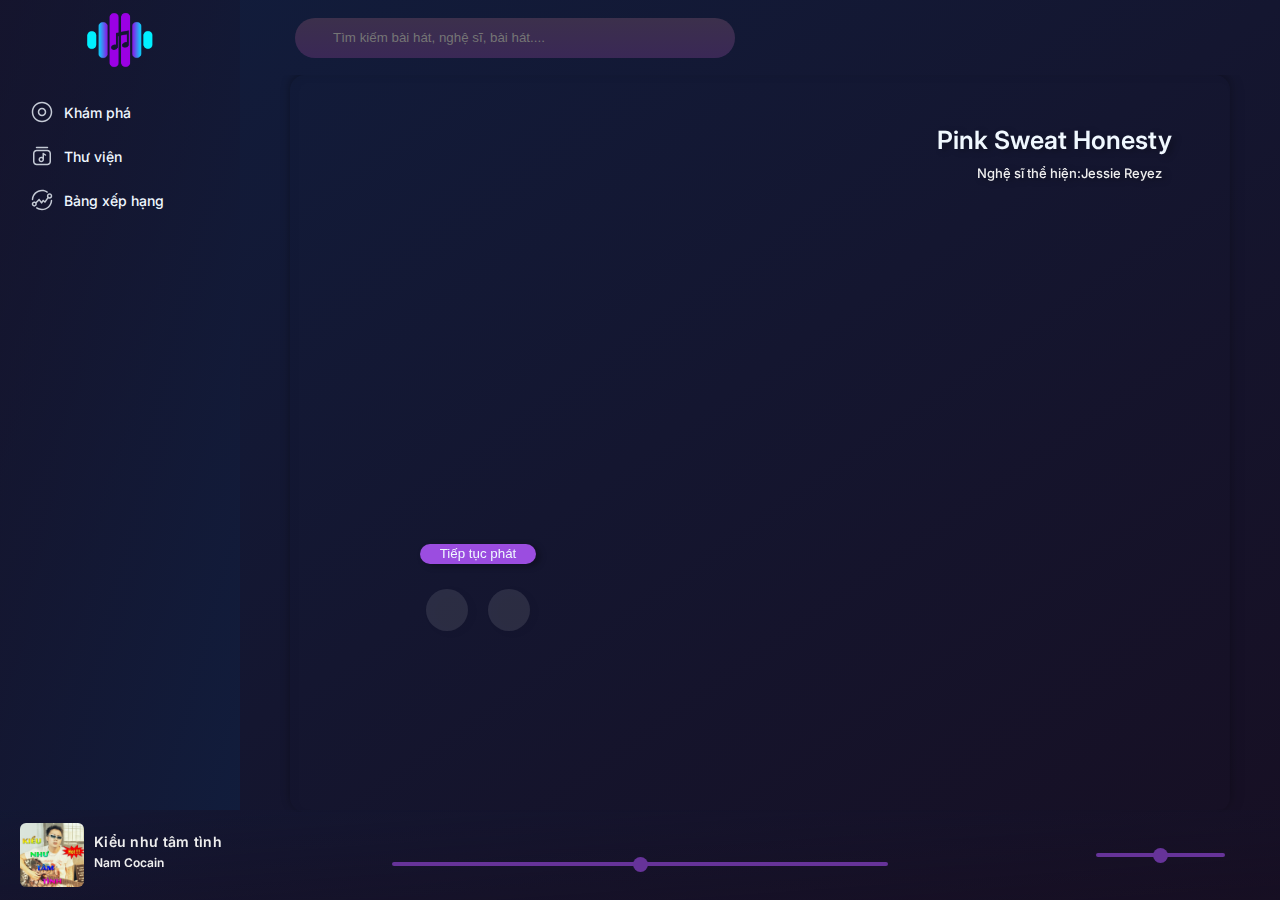
==== commit 368148f4: "DoAn2" ====
--- a/index.html
+++ b/index.html
@@ -11,11 +11,19 @@
     <link rel="stylesheet" href="access/css/body/home page/recently.css">
     <link rel="stylesheet" href="access/css/body/home page/slide.css">
     <link rel="stylesheet" href="access/css/styte.css">
-    <link rel="stylesheet" href="/access/css/body/home page/broadcast.css">
-    <link rel="stylesheet" href="/access/css/body/header/header.css">
+    <link rel="stylesheet" href="access/css/body/home page/broadcast.css">
+    <link rel="stylesheet" href="access/css/header/header.css">
     <link rel="stylesheet" href="access/css/sidebar/sidebar.css">
     <link rel="stylesheet" href="access/css/body/mainpage.css">
+    <link rel="stylesheet" href="access/css/body/library/library.css">
     <link rel="stylesheet" href="access/css/body/album detail/albumdetail.css">
+    <link rel="stylesheet" href="access/css/body/music.detail/music_detail.css">
+    <link rel="stylesheet" href="access/css/playing now/playingnow.css">
+    <link rel="stylesheet" href="access/css/body/player queue/player _queue.css">
+    <link rel="stylesheet" href="access/css/body/song chart/song_chart.css">
+    <link rel="stylesheet" href="https://cdnjs.cloudflare.com/ajax/libs/font-awesome/6.4.0/css/all.min.css"
+        integrity="sha512-iecdLmaskl7CVkqkXNQ/ZH/XLlvWZOJyj7Yy7tcenmpD1ypASozpmT/E0iPtmFIB46ZmdtAc9eNBvH0H/ZpiBw=="
+        crossorigin="anonymous" referrerpolicy="no-referrer" />
     <script type="module" src="https://unpkg.com/ionicons@7.1.0/dist/ionicons/ionicons.esm.js"></script>
     <script nomodule src="https://unpkg.com/ionicons@7.1.0/dist/ionicons/ionicons.js"></script>
     <link rel="stylesheet" href="https://cdnjs.cloudflare.com/ajax/libs/normalize/8.0.1/normalize.min.css">
@@ -29,26 +37,49 @@
 </head>
 
 <body>
+
     <div id="root">
         <div class="layout">
             <div class="sidebar">
-                <div class="sidebar-wrallpper">   
+                <div class="sidebar-wrallpper">
                     <div class="sidebar-nav">
                         <div class="sidebar-thumb">
-                            <img src="access/image/—Pngtree—music logo_8736577.png" alt="">
-                        </div>                     
+                            <img src="access/image/img square/—Pngtree—music logo_8736577 - Copy.png" alt="">
+                        </div>
                     </div>
-                    <div class=" sidebar-nav sidebar-nav_main">                    
-                            <ul class="main_listitem">
-                                <li class=" main-item main-item1">Khám phá</li>                        
-                                <li class=" main-item main-item2">Album</li>                                                                           
-                            </ul>
-                        </div>                       
+                    <div class=" sidebar-nav sidebar-nav_main">
+                        <ul class="main_listitem">
+                            <li class=" main-item main-item1">
+                                <svg width="24" height="24" viewBox="0 0 24 24" fill="currentColor">
+                                    <path fill-rule="evenodd" clip-rule="evenodd"
+                                        d="M3.25 12C3.25 7.16751 7.16751 3.25 12 3.25C16.8325 3.25 20.75 7.16751 20.75 12C20.75 16.8325 16.8325 20.75 12 20.75C7.16751 20.75 3.25 16.8325 3.25 12ZM12 1.75C6.33908 1.75 1.75 6.33908 1.75 12C1.75 17.6609 6.33908 22.25 12 22.25C17.6609 22.25 22.25 17.6609 22.25 12C22.25 6.33908 17.6609 1.75 12 1.75ZM9.25 12C9.25 10.4812 10.4812 9.25 12 9.25C13.5188 9.25 14.75 10.4812 14.75 12C14.75 13.5188 13.5188 14.75 12 14.75C10.4812 14.75 9.25 13.5188 9.25 12ZM12 7.75C9.65279 7.75 7.75 9.65279 7.75 12C7.75 14.3472 9.65279 16.25 12 16.25C14.3472 16.25 16.25 14.3472 16.25 12C16.25 9.65279 14.3472 7.75 12 7.75Z"
+                                        fill-opacity="0.8"></path>
+                                </svg>
+                                <span>Khám phá</span>
+                            </li>
+                            <li class=" main-item main-item2 ">
+                                <svg width="24" height="24" viewBox="0 0 24 24" fill="currentColor">
+                                    <path fill-rule="evenodd" clip-rule="evenodd"
+                                        d="M6.5 2.75C6.08579 2.75 5.75 3.08579 5.75 3.5C5.75 3.91421 6.08579 4.25 6.5 4.25H17.5C17.9142 4.25 18.25 3.91421 18.25 3.5C18.25 3.08579 17.9142 2.75 17.5 2.75H6.5ZM3 9.5C3 7.42893 4.67893 5.75 6.75 5.75H17.25C19.3211 5.75 21 7.42893 21 9.5V17.5C21 19.5711 19.3211 21.25 17.25 21.25H6.75C4.67893 21.25 3 19.5711 3 17.5V9.5ZM6.75 7.25C5.50736 7.25 4.5 8.25736 4.5 9.5V17.5C4.5 18.7426 5.50736 19.75 6.75 19.75H17.25C18.4926 19.75 19.5 18.7426 19.5 17.5V9.5C19.5 8.25736 18.4926 7.25 17.25 7.25H6.75ZM13.666 8.87596C13.4359 8.72253 13.14 8.70823 12.8961 8.83874C12.6522 8.96926 12.5 9.2234 12.5 9.5V13.0499C12.125 12.8581 11.7001 12.75 11.25 12.75C9.73122 12.75 8.5 13.9812 8.5 15.5C8.5 17.0188 9.73122 18.25 11.25 18.25C12.6911 18.25 13.8733 17.1415 13.9905 15.7307C13.9967 15.6916 14 15.6515 14 15.6107V15.5V10.9014L15.084 11.624C15.4286 11.8538 15.8943 11.7607 16.124 11.416C16.3538 11.0714 16.2607 10.6057 15.916 10.376L13.666 8.87596ZM12.5 15.5C12.5 14.8096 11.9404 14.25 11.25 14.25C10.5596 14.25 10 14.8096 10 15.5C10 16.1904 10.5596 16.75 11.25 16.75C11.9404 16.75 12.5 16.1904 12.5 15.5Z"
+                                        fill-opacity="0.8"></path>
+                                </svg>
+                                <span>Thư viện</span>
+                            </li>
+                            <li class=" main-item main-item2 ">
+                                <svg width="24" height="24" viewBox="0 0 24 24" fill="currentColor">
+                                    <path fill-rule="evenodd" clip-rule="evenodd"
+                                        d="M1.76078 11.5281C2.0086 6.08576 6.49865 1.75 12.0018 1.75C14.0559 1.75 15.971 2.35489 17.5759 3.39648C17.9234 3.62198 18.0222 4.08645 17.7967 4.4339C17.5712 4.78136 17.1068 4.88023 16.7593 4.65473C15.3901 3.76614 13.7574 3.25 12.0018 3.25C7.30422 3.25 3.47074 6.95138 3.25923 11.5963C3.24039 12.0101 2.88968 12.3303 2.47589 12.3114C2.06211 12.2926 1.74194 11.9419 1.76078 11.5281ZM21.5275 11.6871C21.9413 11.7057 22.2617 12.0563 22.243 12.4701C21.998 17.9149 17.5067 22.2536 12.0018 22.2536C9.89696 22.2536 7.93821 21.6184 6.30952 20.5292C5.9652 20.299 5.87274 19.8332 6.103 19.4889C6.33327 19.1446 6.79905 19.0521 7.14337 19.2824C8.53298 20.2117 10.203 20.7536 12.0018 20.7536C16.7009 20.7536 20.5354 17.0497 20.7445 12.4026C20.7632 11.9888 21.1137 11.6685 21.5275 11.6871ZM20.7535 8.05986C20.7535 7.40256 20.2207 6.86972 19.5634 6.86972C18.9061 6.86972 18.3732 7.40256 18.3732 8.05986C18.3732 8.71715 18.9061 9.25 19.5634 9.25C20.2207 9.25 20.7535 8.71715 20.7535 8.05986ZM19.5634 5.36972C21.0491 5.36972 22.2535 6.57413 22.2535 8.05986C22.2535 9.54558 21.0491 10.75 19.5634 10.75C19.1208 10.75 18.7031 10.6431 18.3349 10.4537L15.5083 14.5112C15.3814 14.6933 15.1803 14.8099 14.9592 14.8295C14.738 14.8491 14.5196 14.7698 14.3626 14.6128L13.3637 13.6139L12.2257 15.3202C12.0906 15.5227 11.8658 15.6471 11.6225 15.6538C11.3793 15.6605 11.1478 15.5488 11.0018 15.3542L9.05228 12.7558L6.78385 15.0242C6.75187 15.0562 6.71772 15.0847 6.68188 15.1097C6.80299 15.4073 6.86972 15.7328 6.86972 16.074C6.86972 17.4877 5.72363 18.6338 4.30986 18.6338C2.89609 18.6338 1.75 17.4877 1.75 16.074C1.75 14.6602 2.89609 13.5141 4.30986 13.5141C4.83856 13.5141 5.32983 13.6744 5.73772 13.949L8.60299 11.0837C8.75671 10.93 8.96957 10.8506 9.18642 10.8659C9.40327 10.8813 9.60278 10.9901 9.73324 11.164L11.5657 13.6064L12.6234 12.0207C12.748 11.8338 12.9499 11.7126 13.1735 11.6905C13.3971 11.6684 13.6188 11.7477 13.7776 11.9065L14.7897 12.9186L17.2351 9.40829C17.005 9.01185 16.8732 8.55124 16.8732 8.05986C16.8732 6.57413 18.0777 5.36972 19.5634 5.36972ZM4.30986 15.0141C4.8952 15.0141 5.36972 15.4886 5.36972 16.074C5.36972 16.6593 4.8952 17.1338 4.30986 17.1338C3.72452 17.1338 3.25 16.6593 3.25 16.074C3.25 15.4886 3.72452 15.0141 4.30986 15.0141Z"
+                                        fill="#currentColor" fill-opacity="0.8"></path>
+                                </svg>
+                                <span>Bảng xếp hạng</span>
+                            </li>
+                        </ul>
                     </div>
-                    <div class=" sidebar-nav sidebar-addplaylist">
-
-                    </div>           
-            </div>    
+                </div>
+                <div class=" sidebar-nav sidebar-addplaylist">
+
+                </div>
+            </div>
             <header>
                 <div class="header-left">
                     <button><ion-icon name="arrow-back-outline"></ion-icon></button>
@@ -74,42 +105,11 @@
                                     <button class="next"><ion-icon name="chevron-forward-outline"></ion-icon></button>
                                 </div>
                                 <div class="lobby_listitemalbum">
-                                    <div class="album-item album-item0">
+                                    <a href="" class="album-item album-item0">
                                         <div class="album-item_img ">
-                                            <img src="https://photo-zmp3.zmdcdn.me/banner/0/1/3/c/013c60ba209da55605a97d3ffb47a062.jpg"
-                                                alt="">
-                                        </div>
-                                    </div>
-                                    <div class="album-item album-item1">
-                                        <div class="album-item_img">
-                                            <img src="https://photo-zmp3.zmdcdn.me/banner/5/b/7/f/5b7f86734f0247aa188769c3ed6e22d5.jpg"
-                                                alt="">
-                                        </div>
-                                    </div>
-                                    <div class="album-item album-item2">
-                                        <div class="album-item_img">
-                                            <img src="https://photo-zmp3.zmdcdn.me/banner/1/4/a/6/14a6bc4408e442dc2a892e1d4a189887.jpg"
-                                                alt="">
-                                        </div>
-                                    </div>
-                                    <div class="album-item album-item3">
-                                        <div class="album-item_img">
-                                            <img src="https://photo-zmp3.zmdcdn.me/banner/6/c/c/7/6cc7500626ccbeddb21080da36140fee.jpg"
-                                                alt="">
-                                        </div>
-                                    </div>
-                                    <div class="album-item album-item4">
-                                        <div class="album-item_img">
-                                            <img src="https://photo-zmp3.zmdcdn.me/banner/8/0/4/0/80405e75fdb7f92d373b96ae3edae932.jpg"
-                                                alt="">
-                                        </div>
-                                    </div>
-                                    <div class="album-item album-item4">
-                                        <div class="album-item_img">
-                                            <img src="https://photo-zmp3.zmdcdn.me/banner/d/8/7/0/d870b695f67073900350bc56bd5b7f81.jpg"
-                                                alt="">
-                                        </div>
-                                    </div>
+                                            <img src="${album.image}" alt="">
+                                        </div>
+                                    </a>
                                 </div>
                                 <div class="lobby_buttom-back">
                                     <button class="back"><ion-icon name="chevron-back-outline"></ion-icon></button>
@@ -122,37 +122,6 @@
                                         <ion-icon name="chevron-forward-outline"></ion-icon>
                                     </a>
                                 </div>
-                                <figure>
-                                    <img src="https://i.ytimg.com/vi/0tFUfuEhh28/hq720.jpg?sqp=-oaymwEcCNAFEJQDSFXyq4qpAw4IARUAAIhCGAFwAcABBg==&rs=AOn4CLBPwD0K6PMfZb3Y-aNLo59OMu9XRA"
-                                        alt="Clouds in shades of blue and gold at sunrise. "
-                                        title="Photo by Łukasz Łada for Unsplash">
-                                    <figcaption>6:30 AM, Summer</figcaption>
-                                </figure>
-                                <figure>
-                                    <img src="/image/14a6bc4408e442dc2a892e1d4a189887.jpg"
-                                        alt='clouds and sky during daytime' title="Photo by Diego PH for Unsplash">
-                                    <figcaption>6 PM, Autumn</figcaption>
-                                </figure>
-                                <figure>
-                                    <img src="/image/14a6bc4408e442dc2a892e1d4a189887.jpg"
-                                        alt="white clouds and blue sky. " title="Photo by Carlos Kenobi for Unsplash">
-                                    <figcaption>5 PM, Summer</figcaption>
-                                </figure>
-                                <figure>
-                                    <img src="/image/14a6bc4408e442dc2a892e1d4a189887.jpg" alt="cloudy sky. "
-                                        title="Photo by Alex Machado for Unsplash">
-                                    <figcaption>11 AM, Summer</figcaption>
-                                </figure>
-                                <figure>
-                                    <img src="/image/14a6bc4408e442dc2a892e1d4a189887.jpg"
-                                        alt="rainbow during daytime. " title="Photo by Yulia Gadalina for Unsplash">
-                                    <figcaption>2 PM, Spring Rainbow</figcaption>
-                                </figure>
-                                <figure>
-                                    <img src="/image/14a6bc4408e442dc2a892e1d4a189887.jpg" alt="white sea of clouds. "
-                                        title="Photo by Szabo Viktor for Unsplash">
-                                    <figcaption>4 PM, Autumn</figcaption>
-                                </figure>
                             </div>
                             <div class="rank">
                                 <div class="title rank-title">
@@ -162,65 +131,9 @@
                                     </a>
                                 </div>
                                 <div class="listitem rank-list">
-                                    <div class="rank-item item ">
-                                        <span class="rank-item_rating">1</span>
-                                        <div class="item_img rank-item_img">
-                                            <img src="https://i.ytimg.com/vi/0tFUfuEhh28/hq720.jpg?sqp=-oaymwEcCNAFEJQDSFXyq4qpAw4IARUAAIhCGAFwAcABBg==&rs=AOn4CLBPwD0K6PMfZb3Y-aNLo59OMu9XRA"
-                                                alt="">
-                                        </div>
-                                        <div class="item_profile rank-item_profile">
-                                            <h4>Chẳng ai đến thế giới này để cô đơn</h4>
-                                            <span>Mr.Siro</span>
-
-                                        </div>
-                                    </div>
-                                    <div class="item rank-item">
-                                        <span class="rank-item_rating">2</span>
-                                        <div class="item_img rank-item_img">
-                                            <img src="https://i.ytimg.com/vi/0tFUfuEhh28/hq720.jpg?sqp=-oaymwEcCNAFEJQDSFXyq4qpAw4IARUAAIhCGAFwAcABBg==&rs=AOn4CLBPwD0K6PMfZb3Y-aNLo59OMu9XRA"
-                                                alt="">
-                                        </div>
-                                        <div class="item_profile rank-item_profile">
-                                            <h4>Chẳng ai đến thế giới này để cô đơn</h4>
-                                            <span>Mr.Siro</span>
-
-                                        </div>
-                                    </div>
-                                    <div class="item rank-item">
-                                        <span class="rank-item_rating">3</span>
-                                        <div class="item_img rank-item_img">
-                                            <img src="https://i.ytimg.com/vi/0tFUfuEhh28/hq720.jpg?sqp=-oaymwEcCNAFEJQDSFXyq4qpAw4IARUAAIhCGAFwAcABBg==&rs=AOn4CLBPwD0K6PMfZb3Y-aNLo59OMu9XRA"
-                                                alt="">
-                                        </div>
-                                        <div class="item_profile rank-item_profile">
-                                            <h4>Chẳng ai đến thế giới này để cô đơn</h4>
-                                            <span>Mr.Siro</span>
-
-                                        </div>
-                                    </div>
-                                    <div class="item rank-item">
-                                        <span class="rank-item_rating">4</span>
-                                        <div class="item_img rank-item_img">
-                                            <img src="https://photo-resize-zmp3.zmdcdn.me/w600_r1x1_jpeg/cover/2/2/5/1/225101dd3c5da17b87872c320a8f6e07.jpg"
-                                                alt="">
-                                        </div>
-                                        <div class="item_profile rank-item_profile">
-                                            <h4>Anh luôn như vậy</h4>
-                                            <span>Mr.Siro</span>
-                                        </div>
-                                    </div>
-                                    <div class="item rank-item">
-                                        <span class="rank-item_rating">5</span>
-                                        <div class="item_img rank-item_img">
-                                            <img src="/image/f55d4e79ce16399def97045529c62ff1.jpg" alt="">
-                                        </div>
-                                        <div class="item_profilerank-item_profile">
-                                            <h4>Lệ Lưu Ly</h4>
-                                            <span>Mr.Siro</span>
-                                        </div>
-                                    </div>
                                     <button class="rank-more">Xem thêm</button>
                                 </div>
+
                                 <div class="rank-active">
                                     <div class="rank-active_thumb">
                                         <img src="/image/f55d4e79ce16399def97045529c62ff1.jpg" alt="">
@@ -236,36 +149,18 @@
                                             <span>3:40</span>
                                         </div>
                                     </div>
-                                    <div class="rank-active_control">
-                                        <div class="shuffle">
-                                            <ion-icon name="shuffle-outline"></ion-icon>
-                                        </div>
-                                        <div class="control-btn">
-                                            <button class="back">
-                                                <ion-icon name="play-back-outline"></ion-icon>
-                                            </button>
-                                            <button class="play">
-                                                <ion-icon name="play-circle-outline"></ion-icon>
-                                            </button>
-                                            <button class="fonward">
-                                                <ion-icon name="play-forward-outline"></ion-icon>
-                                            </button>
-                                        </div>
-                                        <div class="again"><ion-icon name="repeat-outline"></ion-icon>
-                                        </div>
-                                    </div>
                                 </div>
                             </div>
                             <div class="rank-weekly">
-                                <a class="rank-weekly_vn" href="/html/zingchart.html">
+                                <a class="rank-weekly_vn" href="">
                                     <h3>XẾP HẠNG TUẦN</h3>
                                     <h2>BÀI HÁT VIỆT NAM</h2>
                                 </a>
-                                <a class="rank-weekly_usuk">
+                                <a class="rank-weekly_usuk" href="">
                                     <h3>XẾP HẠNG TUẦN</h3>
                                     <h2>US-UK</h2>
                                 </a>
-                                <a class="rank-weekly_kpop">
+                                <a class="rank-weekly_kpop" href="">
                                     <h3>XẾP HẠNG TUẦN</h3>
                                     <h2>K-POP</h2>
                                 </a>
@@ -290,130 +185,11 @@
                                 </div>
                                 <div class="listitem discovery-listitem">
                                     <div class="discovery-listitem_right">
-                                        <div class="item discovery-item">
-                                            <div class="item_img discovery-item_img">
-                                                <img src="https://i.ytimg.com/vi/0tFUfuEhh28/hq720.jpg?sqp=-oaymwEcCNAFEJQDSFXyq4qpAw4IARUAAIhCGAFwAcABBg==&rs=AOn4CLBPwD0K6PMfZb3Y-aNLo59OMu9XRA"
-                                                    alt="">
-                                            </div>
-                                            <div class="item_profile discovery-item_profile">
-                                                <h4>Chẳng ai đến thế giới này để cô đơn</h4>
-                                                <span>Mr.Siro</span>
-                                            </div>
-                                        </div>
-                                        <div class="item discovery-item">
-                                            <div class="item_img discovery-item_img">
-                                                <img src="https://i.ytimg.com/vi/0tFUfuEhh28/hq720.jpg?sqp=-oaymwEcCNAFEJQDSFXyq4qpAw4IARUAAIhCGAFwAcABBg==&rs=AOn4CLBPwD0K6PMfZb3Y-aNLo59OMu9XRA"
-                                                    alt="">
-                                            </div>
-                                            <div class="item_profile discovery-item_profile">
-                                                <h4>Chẳng ai đến thế giới này để cô đơn</h4>
-                                                <span>Mr.Siro</span>
-                                            </div>
-                                        </div>
-                                        <div class="item discovery-item">
-                                            <div class="item_img discovery-item_img">
-                                                <img src="https://i.ytimg.com/vi/0tFUfuEhh28/hq720.jpg?sqp=-oaymwEcCNAFEJQDSFXyq4qpAw4IARUAAIhCGAFwAcABBg==&rs=AOn4CLBPwD0K6PMfZb3Y-aNLo59OMu9XRA"
-                                                    alt="">
-                                            </div>
-                                            <div class="item_profile discovery-item_profile">
-                                                <h4>Chẳng ai đến thế giới này để cô đơn</h4>
-                                                <span>Mr.Siro</span>
-                                            </div>
-                                        </div>
-                                        <div class="item discovery-item">
-                                            <div class="item_img discovery-item_img">
-                                                <img src="https://i.ytimg.com/vi/0tFUfuEhh28/hq720.jpg?sqp=-oaymwEcCNAFEJQDSFXyq4qpAw4IARUAAIhCGAFwAcABBg==&rs=AOn4CLBPwD0K6PMfZb3Y-aNLo59OMu9XRA"
-                                                    alt="">
-                                            </div>
-                                            <div class="item_profile discovery-item_profile">
-                                                <h4>Chẳng ai đến thế giới này để cô đơn</h4>
-                                                <span>Mr.Siro</span>
-                                            </div>
-                                        </div>
+
                                     </div>
                                     <div class="discovery-listitem_center">
-                                        <div class="item discovery-item">
-                                            <div class="item_img discovery-item_img">
-                                                <img src="https://i.ytimg.com/vi/0tFUfuEhh28/hq720.jpg?sqp=-oaymwEcCNAFEJQDSFXyq4qpAw4IARUAAIhCGAFwAcABBg==&rs=AOn4CLBPwD0K6PMfZb3Y-aNLo59OMu9XRA"
-                                                    alt="">
-                                            </div>
-                                            <div class="item_profile discovery-item_profile">
-                                                <h4>Chẳng ai đến thế giới này để cô đơn</h4>
-                                                <span>Mr.Siro</span>
-                                            </div>
-                                        </div>
-                                        <div class="item discovery-item">
-                                            <div class="item_img discovery-item_img">
-                                                <img src="https://i.ytimg.com/vi/0tFUfuEhh28/hq720.jpg?sqp=-oaymwEcCNAFEJQDSFXyq4qpAw4IARUAAIhCGAFwAcABBg==&rs=AOn4CLBPwD0K6PMfZb3Y-aNLo59OMu9XRA"
-                                                    alt="">
-                                            </div>
-                                            <div class="item_profile discovery-item_profile">
-                                                <h4>Chẳng ai đến thế giới này để cô đơn</h4>
-                                                <span>Mr.Siro</span>
-                                            </div>
-                                        </div>
-                                        <div class="item discovery-item">
-                                            <div class="item_img discovery-item_img">
-                                                <img src="https://i.ytimg.com/vi/0tFUfuEhh28/hq720.jpg?sqp=-oaymwEcCNAFEJQDSFXyq4qpAw4IARUAAIhCGAFwAcABBg==&rs=AOn4CLBPwD0K6PMfZb3Y-aNLo59OMu9XRA"
-                                                    alt="">
-                                            </div>
-                                            <div class="item_profile discovery-item_profile">
-                                                <h4>Chẳng ai đến thế giới này để cô đơn</h4>
-                                                <span>Mr.Siro</span>
-                                            </div>
-                                        </div>
-                                        <div class="item discovery-item">
-                                            <div class="item_img discovery-item_img">
-                                                <img src="https://i.ytimg.com/vi/0tFUfuEhh28/hq720.jpg?sqp=-oaymwEcCNAFEJQDSFXyq4qpAw4IARUAAIhCGAFwAcABBg==&rs=AOn4CLBPwD0K6PMfZb3Y-aNLo59OMu9XRA"
-                                                    alt="">
-                                            </div>
-                                            <div class="item_profile discovery-item_profile">
-                                                <h4>Chẳng ai đến thế giới này để cô đơn</h4>
-                                                <span>Mr.Siro</span>
-                                            </div>
-                                        </div>
                                     </div>
                                     <div class="discovery-listitem_left">
-                                        <div class="item discovery-item">
-                                            <div class="item_img discovery-item_img">
-                                                <img src="https://i.ytimg.com/vi/0tFUfuEhh28/hq720.jpg?sqp=-oaymwEcCNAFEJQDSFXyq4qpAw4IARUAAIhCGAFwAcABBg==&rs=AOn4CLBPwD0K6PMfZb3Y-aNLo59OMu9XRA"
-                                                    alt="">
-                                            </div>
-                                            <div class="item_profile discovery-item_profile">
-                                                <h4>Chẳng ai đến thế giới này để cô đơn</h4>
-                                                <span>Mr.Siro</span>
-                                            </div>
-                                        </div>
-                                        <div class="item discovery-item">
-                                            <div class="item_img discovery-item_img">
-                                                <img src="https://i.ytimg.com/vi/0tFUfuEhh28/hq720.jpg?sqp=-oaymwEcCNAFEJQDSFXyq4qpAw4IARUAAIhCGAFwAcABBg==&rs=AOn4CLBPwD0K6PMfZb3Y-aNLo59OMu9XRA"
-                                                    alt="">
-                                            </div>
-                                            <div class="item_profile discovery-item_profile">
-                                                <h4>Chẳng ai đến thế giới này để cô đơn</h4>
-                                                <span>Mr.Siro</span>
-                                            </div>
-                                        </div>
-                                        <div class="item discovery-item">
-                                            <div class="item_img discovery-item_img">
-                                                <img src="https://i.ytimg.com/vi/0tFUfuEhh28/hq720.jpg?sqp=-oaymwEcCNAFEJQDSFXyq4qpAw4IARUAAIhCGAFwAcABBg==&rs=AOn4CLBPwD0K6PMfZb3Y-aNLo59OMu9XRA"
-                                                    alt="">
-                                            </div>
-                                            <div class="item_profile discovery-item_profile">
-                                                <h4>Chẳng ai đến thế giới này để cô đơn</h4>
-                                                <span>Mr.Siro</span>
-                                            </div>
-                                        </div>
-                                        <div class="item discovery-item">
-                                            <div class="item_img discovery-item_img">
-                                                <img src="https://i.ytimg.com/vi/0tFUfuEhh28/hq720.jpg?sqp=-oaymwEcCNAFEJQDSFXyq4qpAw4IARUAAIhCGAFwAcABBg==&rs=AOn4CLBPwD0K6PMfZb3Y-aNLo59OMu9XRA"
-                                                    alt="">
-                                            </div>
-                                            <div class="item_profile discovery-item_profile">
-                                                <h4>Chẳng ai đến thế giới này để cô đơn</h4>
-                                                <span>Mr.Siro</span>
-                                            </div>
-                                        </div>
                                     </div>
                                 </div>
                             </div>
@@ -423,84 +199,6 @@
                                     <a href="">TẤT CẢ</a>
                                 </div>
                                 <div class="broadcast-listitem">
-                                    <div class="broadcast-item">
-                                        <div class="broadcast-item_img">
-                                            <img src="/access/image/0ebee04ce8c0e17f94a7836de9c0e2c8.jpg" alt="">
-                                        </div>
-                                        <div class="broadcast-item_frofile">
-                                            <div class="profile-img">
-                                                <img src="/access/image/14a6bc4408e442dc2a892e1d4a189887.jpg" alt="">
-                                            </div>
-                                            <div class="profile-details">
-                                                <span>Thông tin ca sĩ</span>
-                                            </div>
-                                        </div>
-                                    </div>
-                                    <div class="broadcast-item">
-                                        <div class="broadcast-item_img">
-                                            <img src="/access/image/0ebee04ce8c0e17f94a7836de9c0e2c8.jpg" alt="">
-                                        </div>
-                                        <div class="broadcast-item_frofile">
-                                            <div class="profile-img">
-                                                <img src="/access/image/14a6bc4408e442dc2a892e1d4a189887.jpg" alt="">
-                                            </div>
-                                            <div class="profile-details">
-                                                <span>Thông tin ca sĩ</span>
-                                            </div>
-                                        </div>
-                                    </div>
-                                    <div class="broadcast-item">
-                                        <div class="broadcast-item_img">
-                                            <img src="/access/image/14a6bc4408e442dc2a892e1d4a189887.jpg" alt="">
-                                        </div>
-                                        <div class="broadcast-item_frofile">
-                                            <div class="profile-img">
-                                                <img src="/access/image/14a6bc4408e442dc2a892e1d4a189887.jpg" alt="">
-                                            </div>
-                                            <div class="profile-details">
-                                                <span>Thông tin ca sĩ</span>
-                                            </div>
-                                        </div>
-                                    </div>
-                                    <div class="broadcast-item">
-                                        <div class="broadcast-item_img">
-                                            <img src="/access/image/0ebee04ce8c0e17f94a7836de9c0e2c8.jpg" alt="">
-                                        </div>
-                                        <div class="broadcast-item_frofile">
-                                            <div class="profile-img">
-                                                <img src="/access/image/14a6bc4408e442dc2a892e1d4a189887.jpg" alt="">
-                                            </div>
-                                            <div class="profile-details">
-                                                <span>Thông tin ca sĩ</span>
-                                            </div>
-                                        </div>
-                                    </div>
-                                    <div class="broadcast-item">
-                                        <div class="broadcast-item_img">
-                                            <img src="/access/image/0ebee04ce8c0e17f94a7836de9c0e2c8.jpg" alt="">
-                                        </div>
-                                        <div class="broadcast-item_frofile">
-                                            <div class="profile-img">
-                                                <img src="/access/image/14a6bc4408e442dc2a892e1d4a189887.jpg" alt="">
-                                            </div>
-                                            <div class="profile-details">
-                                                <span>Thông tin ca sĩ</span>
-                                            </div>
-                                        </div>
-                                    </div>
-                                    <div class="broadcast-item">
-                                        <div class="broadcast-item_img">
-                                            <img src="/access/image/0ebee04ce8c0e17f94a7836de9c0e2c8.jpg" alt="">
-                                        </div>
-                                        <div class="broadcast-item_frofile">
-                                            <div class="profile-img">
-                                                <img src="/access/image/14a6bc4408e442dc2a892e1d4a189887.jpg" alt="">
-                                            </div>
-                                            <div class="profile-details">
-                                                <span>Thông tin ca sĩ</span>
-                                            </div>
-                                        </div>
-                                    </div>
                                 </div>
                             </div>
                             <div class="albumchill">
@@ -511,55 +209,12 @@
                                     </a>
                                 </div>
                                 <div class="albumchill-list">
-                                    <div class="albumchill-item">
-                                        <div class="albumchill-item_img">
-                                            <img src="https://i.ytimg.com/vi/0tFUfuEhh28/hq720.jpg?sqp=-oaymwEcCNAFEJQDSFXyq4qpAw4IARUAAIhCGAFwAcABBg==&rs=AOn4CLBPwD0K6PMfZb3Y-aNLo59OMu9XRA"
-                                                alt="">
-                                        </div>
-                                        <div class="albumchill-item_profile">
-                                            <p>Sơn Tùng, Hòa Minzy, Pháo, tao la hien,van là tao</p>
-                                        </div>
-                                    </div>
-                                    <div class="albumchill-item">
-                                        <div class="albumchill-item_img">
-                                            <img src="https://i.ytimg.com/vi/0tFUfuEhh28/hq720.jpg?sqp=-oaymwEcCNAFEJQDSFXyq4qpAw4IARUAAIhCGAFwAcABBg==&rs=AOn4CLBPwD0K6PMfZb3Y-aNLo59OMu9XRA"
-                                                alt="">
-                                        </div>
-                                        <div class="albumchill-item_profile">
-                                            <p>Sơn Tùng, Hòa Minzy, Pháo, tao la hien,van là tao</p>
-                                        </div>
-                                    </div>
-                                    <div class="albumchill-item">
-                                        <div class="albumchill-item_img">
-                                            <img src="https://i.ytimg.com/vi/0tFUfuEhh28/hq720.jpg?sqp=-oaymwEcCNAFEJQDSFXyq4qpAw4IARUAAIhCGAFwAcABBg==&rs=AOn4CLBPwD0K6PMfZb3Y-aNLo59OMu9XRA"
-                                                alt="">
-                                        </div>
-                                        <div class="albumchill-item_profile">
-                                            <p>Sơn Tùng, Hòa Minzy, Pháo, tao la hien,van là tao</p>
-                                        </div>
-                                    </div>
-                                    <div class="albumchill-item">
-                                        <div class="albumchill-item_img">
-                                            <img src="https://i.ytimg.com/vi/0tFUfuEhh28/hq720.jpg?sqp=-oaymwEcCNAFEJQDSFXyq4qpAw4IARUAAIhCGAFwAcABBg==&rs=AOn4CLBPwD0K6PMfZb3Y-aNLo59OMu9XRA"
-                                                alt="">
-                                        </div>
-                                        <div class="albumchill-item_profile">
-                                            <p>Sơn Tùng, Hòa Minzy, Pháo, tao la hien,van là tao</p>
-                                        </div>
-                                    </div>
-                                    <div class="albumchill-item">
-                                        <div class="albumchill-item_img">
-                                            <img src="https://i.ytimg.com/vi/0tFUfuEhh28/hq720.jpg?sqp=-oaymwEcCNAFEJQDSFXyq4qpAw4IARUAAIhCGAFwAcABBg==&rs=AOn4CLBPwD0K6PMfZb3Y-aNLo59OMu9XRA"
-                                                alt="">
-                                        </div>
-                                        <div class="albumchill-item_profile">
-                                            <p>Sơn Tùng, Hòa Minzy, Pháo, tao la hien,van là tao</p>
-                                        </div>
-                                    </div>
+
                                 </div>
                             </div>
                         </div>
                     </div>
+
                     <div class="album-detail">
                         <div class="album-left">
                             <div class="album-thumb">
@@ -576,26 +231,26 @@
                                         Tiếp tục phát
                                     </button>
                                     <div class="level">
-                                        <div class="level-item_heart">
+                                        <div class="level-item">
                                             <ion-icon name="heart-outline"></ion-icon>
                                         </div>
-                                        <div class="level-item_more">
+                                        <div class="level-item">
                                             <ion-icon name="ellipsis-horizontal-circle-outline"></ion-icon>
                                         </div>
                                     </div>
                                 </div>
                             </div>
 
-                        </div>                    
+                        </div>
                         <div class="album-content">
-                            <div class="media-playlist">                              
+                            <div class="media-playlist">
                                 <div class="media-playlist_item">
                                     <div class="media-content_left">
                                         <div class="media-playlist_checkbox">
                                             <label class="checkbox">
                                                 <input type="checkbox" name="" id="">
-                                                <span class="checkmark"></span> 
-                                            </label>                                           
+                                                <span class="checkmark"></span>
+                                            </label>
                                         </div>
                                         <div class="song-icon">
                                             <ion-icon name="musical-notes-outline"></ion-icon>
@@ -627,472 +282,1060 @@
                                         </div>
                                     </div>
                                 </div>
-                                <div class="media-playlist_item">
-                                    <div class="media-content_left">
-                                        <div class="media-playlist_checkbox">
-                                            <label class="checkbox">
-                                                <input type="checkbox" name="" id="">
-                                                <span class="checkmark"></span> 
-                                            </label>                                           
-                                        </div>
-                                        <div class="song-icon">
-                                            <ion-icon name="musical-notes-outline"></ion-icon>
-                                        </div>
-                                        <div class="song-thumb">
+                            </div>
+                        </div>
+                    </div>
+                    <div class="music-deltail">
+                        <div class="music-deltail_active">
+                            <div class="music-detail_left">
+                                <div class="music-detail_left_top">
+                                    <div class="music-top_thumb">
+                                        <img src="https://photo-resize-zmp3.zmdcdn.me/w600_r1x1_jpeg/cover/e/a/1/2/ea120f31e33e33ce42af5ce167555958.jpg"
+                                            alt="">
+                                    </div>
+                                </div>
+                                <div class="music-detail_left_bottom">
+                                    <div class="music-profile">
+                                        <div class="music-action">
+                                            <button>
+                                                Tiếp tục phát
+                                            </button>
+                                            <div class="level">
+                                                <div class="level-item">
+                                                    <ion-icon name="heart-outline"></ion-icon>
+                                                </div>
+                                                <div class="level-item">
+                                                    <ion-icon name="ellipsis-horizontal-circle-outline"></ion-icon>
+                                                </div>
+                                            </div>
+                                        </div>
+                                    </div>
+                                </div>
+                            </div>
+                            <div class="music-detail_right">
+                                <div class="music-detail_right_top">
+                                    <h3 class="music-name">Pink Sweat Honesty</h3>
+                                    <a class="music-artists">
+                                        <span>Nghệ sĩ thể hiện:</span>
+                                        <span>Jessie Reyez</span>
+                                    </a>
+                                </div>
+                                <div class="music-detail_right_visualazer">
+                                    <canvas>
+                                        <audio
+                                            src="access/audio/y2mate.com - VietsubLyrics Pink Sweat  Honesty  ft Jessie Reyez Remix.mp3"></audio>
+                                    </canvas>
+                                </div>
+                            </div>
+                        </div>
+                        <div class="music-detail_artist">
+                            <div class="music-detail_artist_title">
+                                <span>Nghệ Sĩ</span>
+                            </div>
+                            <div class="artist-list">
+                                <div class="artist-list-item">
+                                    <div class="artist-item_left">
+                                        <div class="artist-thumb">
                                             <img src="access/image/0ebee04ce8c0e17f94a7836de9c0e2c8.jpg" alt="">
                                         </div>
-                                        <div class="song-profile">
-                                            <div class="song-profile_name">
-                                                <span>Martini</span>
-                                            </div>
-                                            <div class="song-profile_singer">
-                                                <a href="">Van Mai Huong</a>
-                                            </div>
-                                        </div>
-                                    </div>
-                                    <div class="meida-content_center">
-                                        <span>Minh tinh</span>
-                                    </div>
-                                    <div class="media-content_right">
-                                        <div class="song-hover_item">
-                                            <div class="level">
-                                                <button><ion-icon name="mic-outline"></ion-icon></button>
-                                                <button> <ion-icon name="heart-outline"></ion-icon></i></button>
-                                            </div>
-                                        </div>
-                                        <div class="song-time">
-                                            <span>04:30</span>
-                                        </div>
-                                    </div>
-                                </div>
-                                <div class="media-playlist_item">
-                                    <div class="media-content_left">
-                                        <div class="media-playlist_checkbox">
-                                            <label class="checkbox">
-                                                <input type="checkbox" name="" id="">
-                                                <span class="checkmark"></span> 
-                                            </label>                                           
-                                        </div>
-                                        <div class="song-icon">
-                                            <ion-icon name="musical-notes-outline"></ion-icon>
-                                        </div>
-                                        <div class="song-thumb">
-                                            <img src="access/image/0ebee04ce8c0e17f94a7836de9c0e2c8.jpg" alt="">
-                                        </div>
-                                        <div class="song-profile">
-                                            <div class="song-profile_name">
-                                                <span>Martini</span>
-                                            </div>
-                                            <div class="song-profile_singer">
-                                                <a href="">Van Mai Huong</a>
-                                            </div>
-                                        </div>
-                                    </div>
-                                    <div class="meida-content_center">
-                                        <span>Minh tinh</span>
-                                    </div>
-                                    <div class="media-content_right">
-                                        <div class="song-hover_item">
-                                            <div class="level">
-                                                <button><ion-icon name="mic-outline"></ion-icon></button>
-                                                <button> <ion-icon name="heart-outline"></ion-icon></i></button>
-                                            </div>
-                                        </div>
-                                        <div class="song-time">
-                                            <span>04:30</span>
-                                        </div>
-                                    </div>
-                                </div>
-                                <div class="media-playlist_item">
-                                    <div class="media-content_left">
-                                        <div class="media-playlist_checkbox">
-                                            <label class="checkbox">
-                                                <input type="checkbox" name="" id="">
-                                                <span class="checkmark"></span> 
-                                            </label>                                           
-                                        </div>
-                                        <div class="song-icon">
-                                            <ion-icon name="musical-notes-outline"></ion-icon>
-                                        </div>
-                                        <div class="song-thumb">
-                                            <img src="access/image/0ebee04ce8c0e17f94a7836de9c0e2c8.jpg" alt="">
-                                        </div>
-                                        <div class="song-profile">
-                                            <div class="song-profile_name">
-                                                <span>Martini</span>
-                                            </div>
-                                            <div class="song-profile_singer">
-                                                <a href="">Van Mai Huong</a>
-                                            </div>
-                                        </div>
-                                    </div>
-                                    <div class="meida-content_center">
-                                        <span>Minh tinh</span>
-                                    </div>
-                                    <div class="media-content_right">
-                                        <div class="song-hover_item">
-                                            <div class="level">
-                                                <button><ion-icon name="mic-outline"></ion-icon></button>
-                                                <button> <ion-icon name="heart-outline"></ion-icon></i></button>
-                                            </div>
-                                        </div>
-                                        <div class="song-time">
-                                            <span>04:30</span>
-                                        </div>
-                                    </div>
-                                </div>
-                                <div class="media-playlist_item">
-                                    <div class="media-content_left">
-                                        <div class="media-playlist_checkbox">
-                                            <label class="checkbox">
-                                                <input type="checkbox" name="" id="">
-                                                <span class="checkmark"></span> 
-                                            </label>                                           
-                                        </div>
-                                        <div class="song-icon">
-                                            <ion-icon name="musical-notes-outline"></ion-icon>
-                                        </div>
-                                        <div class="song-thumb">
-                                            <img src="access/image/0ebee04ce8c0e17f94a7836de9c0e2c8.jpg" alt="">
-                                        </div>
-                                        <div class="song-profile">
-                                            <div class="song-profile_name">
-                                                <span>Martini</span>
-                                            </div>
-                                            <div class="song-profile_singer">
-                                                <a href="">Van Mai Huong</a>
-                                            </div>
-                                        </div>
-                                    </div>
-                                    <div class="meida-content_center">
-                                        <span>Minh tinh</span>
-                                    </div>
-                                    <div class="media-content_right">
-                                        <div class="song-hover_item">
-                                            <div class="level">
-                                                <button><ion-icon name="mic-outline"></ion-icon></button>
-                                                <button> <ion-icon name="heart-outline"></ion-icon></i></button>
-                                            </div>
-                                        </div>
-                                        <div class="song-time">
-                                            <span>04:30</span>
-                                        </div>
-                                    </div>
-                                </div>
-                                <div class="media-playlist_item">
-                                    <div class="media-content_left">
-                                        <div class="media-playlist_checkbox">
-                                            <label class="checkbox">
-                                                <input type="checkbox" name="" id="">
-                                                <span class="checkmark"></span> 
-                                            </label>                                           
-                                        </div>
-                                        <div class="song-icon">
-                                            <ion-icon name="musical-notes-outline"></ion-icon>
-                                        </div>
-                                        <div class="song-thumb">
-                                            <img src="access/image/0ebee04ce8c0e17f94a7836de9c0e2c8.jpg" alt="">
-                                        </div>
-                                        <div class="song-profile">
-                                            <div class="song-profile_name">
-                                                <span>Martini</span>
-                                            </div>
-                                            <div class="song-profile_singer">
-                                                <a href="">Van Mai Huong</a>
-                                            </div>
-                                        </div>
-                                    </div>
-                                    <div class="meida-content_center">
-                                        <span>Minh tinh</span>
-                                    </div>
-                                    <div class="media-content_right">
-                                        <div class="song-hover_item">
-                                            <div class="level">
-                                                <button><ion-icon name="mic-outline"></ion-icon></button>
-                                                <button> <ion-icon name="heart-outline"></ion-icon></i></button>
-                                            </div>
-                                        </div>
-                                        <div class="song-time">
-                                            <span>04:30</span>
-                                        </div>
-                                    </div>
-                                </div>
-                                <div class="media-playlist_item">
-                                    <div class="media-content_left">
-                                        <div class="media-playlist_checkbox">
-                                            <label class="checkbox">
-                                                <input type="checkbox" name="" id="">
-                                                <span class="checkmark"></span> 
-                                            </label>                                           
-                                        </div>
-                                        <div class="song-icon">
-                                            <ion-icon name="musical-notes-outline"></ion-icon>
-                                        </div>
-                                        <div class="song-thumb">
-                                            <img src="access/image/0ebee04ce8c0e17f94a7836de9c0e2c8.jpg" alt="">
-                                        </div>
-                                        <div class="song-profile">
-                                            <div class="song-profile_name">
-                                                <span>Martini</span>
-                                            </div>
-                                            <div class="song-profile_singer">
-                                                <a href="">Van Mai Huong</a>
-                                            </div>
-                                        </div>
-                                    </div>
-                                    <div class="meida-content_center">
-                                        <span>Minh tinh</span>
-                                    </div>
-                                    <div class="media-content_right">
-                                        <div class="song-hover_item">
-                                            <div class="level">
-                                                <button><ion-icon name="mic-outline"></ion-icon></button>
-                                                <button> <ion-icon name="heart-outline"></ion-icon></i></button>
-                                            </div>
-                                        </div>
-                                        <div class="song-time">
-                                            <span>04:30</span>
-                                        </div>
-                                    </div>
-                                </div>
-                                <div class="media-playlist_item">
-                                    <div class="media-content_left">
-                                        <div class="media-playlist_checkbox">
-                                            <label class="checkbox">
-                                                <input type="checkbox" name="" id="">
-                                                <span class="checkmark"></span> 
-                                            </label>                                           
-                                        </div>
-                                        <div class="song-icon">
-                                            <ion-icon name="musical-notes-outline"></ion-icon>
-                                        </div>
-                                        <div class="song-thumb">
-                                            <img src="access/image/0ebee04ce8c0e17f94a7836de9c0e2c8.jpg" alt="">
-                                        </div>
-                                        <div class="song-profile">
-                                            <div class="song-profile_name">
-                                                <span>Martini</span>
-                                            </div>
-                                            <div class="song-profile_singer">
-                                                <a href="">Van Mai Huong</a>
-                                            </div>
-                                        </div>
-                                    </div>
-                                    <div class="meida-content_center">
-                                        <span>Minh tinh</span>
-                                    </div>
-                                    <div class="media-content_right">
-                                        <div class="song-hover_item">
-                                            <div class="level">
-                                                <button><ion-icon name="mic-outline"></ion-icon></button>
-                                                <button> <ion-icon name="heart-outline"></ion-icon></i></button>
-                                            </div>
-                                        </div>
-                                        <div class="song-time">
-                                            <span>04:30</span>
-                                        </div>
-                                    </div>
-                                </div>
-                                <div class="media-playlist_item">
-                                    <div class="media-content_left">
-                                        <div class="media-playlist_checkbox">
-                                            <label class="checkbox">
-                                                <input type="checkbox" name="" id="">
-                                                <span class="checkmark"></span> 
-                                            </label>                                           
-                                        </div>
-                                        <div class="song-icon">
-                                            <ion-icon name="musical-notes-outline"></ion-icon>
-                                        </div>
-                                        <div class="song-thumb">
-                                            <img src="access/image/0ebee04ce8c0e17f94a7836de9c0e2c8.jpg" alt="">
-                                        </div>
-                                        <div class="song-profile">
-                                            <div class="song-profile_name">
-                                                <span>Martini</span>
-                                            </div>
-                                            <div class="song-profile_singer">
-                                                <a href="">Van Mai Huong</a>
-                                            </div>
-                                        </div>
-                                    </div>
-                                    <div class="meida-content_center">
-                                        <span>Minh tinh</span>
-                                    </div>
-                                    <div class="media-content_right">
-                                        <div class="song-hover_item">
-                                            <div class="level">
-                                                <button><ion-icon name="mic-outline"></ion-icon></button>
-                                                <button> <ion-icon name="heart-outline"></ion-icon></i></button>
-                                            </div>
-                                        </div>
-                                        <div class="song-time">
-                                            <span>04:30</span>
-                                        </div>
-                                    </div>
-                                </div>
-                                <div class="media-playlist_item">
-                                    <div class="media-content_left">
-                                        <div class="media-playlist_checkbox">
-                                            <label class="checkbox">
-                                                <input type="checkbox" name="" id="">
-                                                <span class="checkmark"></span> 
-                                            </label>                                           
-                                        </div>
-                                        <div class="song-icon">
-                                            <ion-icon name="musical-notes-outline"></ion-icon>
-                                        </div>
-                                        <div class="song-thumb">
-                                            <img src="access/image/0ebee04ce8c0e17f94a7836de9c0e2c8.jpg" alt="">
-                                        </div>
-                                        <div class="song-profile">
-                                            <div class="song-profile_name">
-                                                <span>Martini</span>
-                                            </div>
-                                            <div class="song-profile_singer">
-                                                <a href="">Van Mai Huong</a>
-                                            </div>
-                                        </div>
-                                    </div>
-                                    <div class="meida-content_center">
-                                        <span>Minh tinh</span>
-                                    </div>
-                                    <div class="media-content_right">
-                                        <div class="song-hover_item">
-                                            <div class="level">
-                                                <button><ion-icon name="mic-outline"></ion-icon></button>
-                                                <button> <ion-icon name="heart-outline"></ion-icon></i></button>
-                                            </div>
-                                        </div>
-                                        <div class="song-time">
-                                            <span>04:30</span>
-                                        </div>
-                                    </div>
-                                </div>
-                                <div class="media-playlist_item">
-                                    <div class="media-content_left">
-                                        <div class="media-playlist_checkbox">
-                                            <label class="checkbox">
-                                                <input type="checkbox" name="" id="">
-                                                <span class="checkmark"></span> 
-                                            </label>                                           
-                                        </div>
-                                        <div class="song-icon">
-                                            <ion-icon name="musical-notes-outline"></ion-icon>
-                                        </div>
-                                        <div class="song-thumb">
-                                            <img src="access/image/0ebee04ce8c0e17f94a7836de9c0e2c8.jpg" alt="">
-                                        </div>
-                                        <div class="song-profile">
-                                            <div class="song-profile_name">
-                                                <span>Martini</span>
-                                            </div>
-                                            <div class="song-profile_singer">
-                                                <a href="">Van Mai Huong</a>
-                                            </div>
-                                        </div>
-                                    </div>
-                                    <div class="meida-content_center">
-                                        <span>Minh tinh</span>
-                                    </div>
-                                    <div class="media-content_right">
-                                        <div class="song-hover_item">
-                                            <div class="level">
-                                                <button><ion-icon name="mic-outline"></ion-icon></button>
-                                                <button> <ion-icon name="heart-outline"></ion-icon></i></button>
-                                            </div>
-                                        </div>
-                                        <div class="song-time">
-                                            <span>04:30</span>
-                                        </div>
-                                    </div>
-                                </div>
-                                <div class="media-playlist_item">
-                                    <div class="media-content_left">
-                                        <div class="media-playlist_checkbox">
-                                            <label class="checkbox">
-                                                <input type="checkbox" name="" id="">
-                                                <span class="checkmark"></span> 
-                                            </label>                                           
-                                        </div>
-                                        <div class="song-icon">
-                                            <ion-icon name="musical-notes-outline"></ion-icon>
-                                        </div>
-                                        <div class="song-thumb">
-                                            <img src="access/image/0ebee04ce8c0e17f94a7836de9c0e2c8.jpg" alt="">
-                                        </div>
-                                        <div class="song-profile">
-                                            <div class="song-profile_name">
-                                                <span>Martini</span>
-                                            </div>
-                                            <div class="song-profile_singer">
-                                                <a href="">Van Mai Huong</a>
-                                            </div>
-                                        </div>
-                                    </div>
-                                    <div class="meida-content_center">
-                                        <span>Minh tinh</span>
-                                    </div>
-                                    <div class="media-content_right">
-                                        <div class="song-hover_item">
-                                            <div class="level">
-                                                <button><ion-icon name="mic-outline"></ion-icon></button>
-                                                <button> <ion-icon name="heart-outline"></ion-icon></i></button>
-                                            </div>
-                                        </div>
-                                        <div class="song-time">
-                                            <span>04:30</span>
-                                        </div>
-                                    </div>
-                                </div>
-                                <div class="media-playlist_item">
-                                    <div class="media-content_left">
-                                        <div class="media-playlist_checkbox">
-                                            <label class="checkbox">
-                                                <input type="checkbox" name="" id="">
-                                                <span class="checkmark"></span> 
-                                            </label>                                           
-                                        </div>
-                                        <div class="song-icon">
-                                            <ion-icon name="musical-notes-outline"></ion-icon>
-                                        </div>
-                                        <div class="song-thumb">
-                                            <img src="access/image/0ebee04ce8c0e17f94a7836de9c0e2c8.jpg" alt="">
-                                        </div>
-                                        <div class="song-profile">
-                                            <div class="song-profile_name">
-                                                <span>Martini</span>
-                                            </div>
-                                            <div class="song-profile_singer">
-                                                <a href="">Van Mai Huong</a>
-                                            </div>
-                                        </div>
-                                    </div>
-                                    <div class="meida-content_center">
-                                        <span>Minh tinh</span>
-                                    </div>
-                                    <div class="media-content_right">
-                                        <div class="song-hover_item">
-                                            <div class="level">
-                                                <button><ion-icon name="mic-outline"></ion-icon></button>
-                                                <button> <ion-icon name="heart-outline"></ion-icon></i></button>
-                                            </div>
-                                        </div>
-                                        <div class="song-time">
-                                            <span>04:30</span>
-                                        </div>
-                                    </div>
-                                </div>
-                            </div>                            
-                        </div>                                        
+                                    </div>
+                                    <div class="artist-item_right">
+                                        <div class="artist-profile">
+                                            <span>Nghệ sĩ</span>
+                                            <span class="artist-name">Pink Sweat Honesty</span>
+                                        </div>
+                                    </div>
+                                </div>
+                            </div>
+                        </div>
+                        <div class="music-detail_interest">
+                            <div class="music-detail_interest_title">
+                                <h3>Có thể bạn quan tâm</h3>
+                                <div class="music-detail_interest_content">
+                                    <div class="media-playlist">
+                                        <div class="media-playlist_item">
+                                            <div class="media-content_left">
+                                                <div class="media-playlist_checkbox">
+                                                    <label class="checkbox">
+                                                        <input type="checkbox" name="" id="">
+                                                        <span class="checkmark"></span>
+                                                    </label>
+                                                </div>
+                                                <div class="song-icon">
+                                                    <ion-icon name="musical-notes-outline"></ion-icon>
+                                                </div>
+                                                <div class="song-thumb">
+                                                    <img src="access/image/0ebee04ce8c0e17f94a7836de9c0e2c8.jpg" alt="">
+                                                </div>
+                                                <div class="song-profile">
+                                                    <div class="song-profile_name">
+                                                        <span>Martini</span>
+                                                    </div>
+                                                    <div class="song-profile_singer">
+                                                        <a href="">Van Mai Huong</a>
+                                                    </div>
+                                                </div>
+                                            </div>
+                                            <div class="meida-content_center">
+                                                <span>Minh tinh</span>
+                                            </div>
+                                            <div class="media-content_right">
+                                                <div class="song-hover_item">
+                                                    <div class="level">
+                                                        <button><ion-icon name="mic-outline"></ion-icon></button>
+                                                        <button> <ion-icon name="heart-outline"></ion-icon></i></button>
+                                                    </div>
+                                                </div>
+                                                <div class="song-time">
+                                                    <span>04:30</span>
+                                                </div>
+                                            </div>
+                                        </div>
+                                    </div>
+                                </div>
+                            </div>
+                        </div>
+                    </div>
+                    <div class="library">
+                        <h1>Thư Viện
+                            <span class="library_icon">
+                                <ion-icon name="play-circle"></ion-icon>
+                            </span>
+                        </h1>
+                        <div class="library-playlist">
+                            <div class="library-playlist-title">
+                                <h3>PLAYLIST</h3>
+                                <span><ion-icon name="add-outline"></ion-icon></span>
+                            </div>
+                            <div class="library-playlist_content">
+                                <div class="library-playlist_content_listitem">
+                                    <div class="library-playlist-item">
+                                        <div class="library-playlist-item_img">
+                                            <img src="access/image/img square/album_default.png" alt="">
+                                        </div>
+                                        <div class="library-playlist-item_profile">
+                                            <div class="item-profile_nameplaylist">
+                                                <a href="">Tao la hien</a>
+                                                <p>Quang Hiển</p>
+                                            </div>
+                                        </div>
+                                    </div>
+                                </div>
+                            </div>
+                        </div>
+                        <div class="library-bottom-section">
+                            <div class="bottom-section-option">
+                                <span>BÀI HÁT</span>
+                                <span>ALBUM</span>
+                            </div>
+                            <hr style="margin-top: 15px;">
+                            </hr>
+                            <div class="bottom-section-title">
+                                <button>
+                                    YÊU THÍCH
+                                </button>
+                                <button>
+                                    ĐÃ TẢI LÊN
+                                </button>
+                            </div>
+                            <div class="bottom-section-song_library">
+                                <div class="media-playlist">
+                                    <div class="media-playlist_item">
+                                        <div class="media-content_left">
+                                            <div class="media-playlist_checkbox">
+                                                <label class="checkbox">
+                                                    <input type="checkbox" name="" id="">
+                                                    <span class="checkmark"></span>
+                                                </label>
+                                            </div>
+                                            <div class="song-icon">
+                                                <ion-icon name="musical-notes-outline"></ion-icon>
+                                            </div>
+                                            <div class="song-thumb">
+                                                <img src="access/image/img square/album_default.png" alt="">
+                                            </div>
+                                            <div class="song-profile">
+                                                <div class="song-profile_name">
+                                                    <span>Martini</span>
+                                                </div>
+                                                <div class="song-profile_singer">
+                                                    <a href="">Van Mai Huong</a>
+                                                </div>
+                                            </div>
+                                        </div>
+                                        <div class="meida-content_center">
+                                            <span>Minh tinh</span>
+                                        </div>
+                                        <div class="media-content_right">
+                                            <div class="song-hover_item">
+                                                <div class="level">
+                                                    <button><ion-icon name="mic-outline"></ion-icon></button>
+                                                    <button> <ion-icon name="heart-outline"></ion-icon></i></button>
+                                                </div>
+                                            </div>
+                                            <div class="song-time">
+                                                <span>04:30</span>
+                                            </div>
+                                        </div>
+                                    </div>
+                                </div>
+                            </div>
+                        </div>
+                    </div>
+                    <div class="song-chart">
+                        <div class="item rank-item ">
+                            <span class="rank-item_rating">1</span>
+                            <div class="item_img rank-item_img">
+                                <img src="access/image/img square/album_default.png" alt="">
+                            </div>
+                            <div class="item_profile rank-item_profile">
+                                <h4>Tao la hiển</h4>
+                                <a href="">Tao là hiển</a>
+                            </div>
+                            <audio class="audio"
+                                src="access/audio/y2mate.com - Lose Control Radio Edit  Hedley抖音TikTok最红的网络歌曲抖音.mp3"></audio>
+                        </div>
                     </div>
                 </main>
             </div>
-
+            <div class="now-playing__bar">
+                <div class="now-playing__bar--main">
+                    <div class="nowplaying__main--left">
+                        <div class="nowplaying__main--left--img">
+                            <img src="https://photo-resize-zmp3.zmdcdn.me/w240_r1x1_webp/cover/d/0/f/5/d0f5790631b016b46590a388ba64043c.jpg"
+                                alt="">
+                        </div>
+                        <div class="nowplaying__main--left--title">
+                            <span class="intro">mùa hè năm ấy (intro)</span><br />
+                            <a href="#">Ban nhạc Hương Mùa Hè</a>
+                        </div>
+                        <div class=" nowplaying__main--left--icon">
+                            <ion-icon name="heart-outline"></ion-icon>
+                            <ion-icon name="ellipsis-horizontal-outline"></ion-icon>
+                        </div>
+                    </div>
+                    <div class="nowplaying__main--center">
+                        <div class="active_control">
+                            <div class="shuffle">
+                                <ion-icon name="shuffle-outline"></ion-icon>
+                            </div>
+                            <div class="control-btn">
+                                <button class="back">
+                                    <ion-icon name="play-back-outline"></ion-icon>
+                                </button>
+                                <button class="play">
+                                    <ion-icon name="play-circle-outline"></ion-icon>
+                                </button>
+                                <button class="fonward">
+                                    <ion-icon name="play-forward-outline"></ion-icon>
+                                </button>
+                            </div>
+                            <div class="again"><ion-icon name="repeat-outline"></ion-icon>
+                            </div>
+                        </div>
+                        <input type="range">
+                        <audio id="audio" src=""></audio>
+                    </div>
+                    <div class="nowplaying_main-rihgt">
+                        <div class="nowplaying_main-rihgt-item">
+                            <div class="level-item">
+                                <button>
+                                    <ion-icon name="mic-outline"></ion-icon>
+                                </button>
+                            </div>
+                            <div class="level-item">
+                                <button>
+                                    <ion-icon name="copy-outline"></ion-icon>
+                                </button>
+                            </div>
+                            <div class="level-item_volum">
+                                <button>
+                                    <ion-icon name="volume-high-outline"></ion-icon>
+                                    <input type="range" name="" id="">
+                                </button>
+                            </div>
+                            <div class="level-item_playlist">
+                                <button>
+                                    <ion-icon name="list-circle-outline"></ion-icon>
+                                </button>
+                            </div>
+                        </div>
+                    </div>
+                </div>
+                <div class="player-queue scroll">
+                    <div class="player-queue_container">
+                        <div class="player-queue_container_header">
+                            <div class="container-header_tabbar">
+                                <div class="tabbar-left">
+                                    <div class="tabbar-left_item active ">
+                                        <h6>Danh sách phát</h6>
+                                    </div>
+                                    <div class="tabbar-left_item">
+                                        <h6>Nghe gần đây</h6>
+                                    </div>
+                                </div>
+                                <div class="tabbar-right">
+                                    <div class="tabbar-right_level">
+                                        <div class="level-item">
+                                            <ion-icon name="heart-outline"></ion-icon>
+                                        </div>
+                                        <div class="level-item">
+                                            <ion-icon name="ellipsis-horizontal-circle-outline"></ion-icon>
+                                        </div>
+                                    </div>
+                                </div>
+                            </div>
+                        </div>
+                        <div class="player-queue_container_scroll">
+                            <div class="list-item_media">
+                                <div>
+                                    <div class="media_full is-active ">
+                                        <div class="media ">
+                                            <div class="media-left">
+                                                <div class="media-left_thumb">
+                                                    <img src="access/image/img square/artworks-000629761276-nbw3ci-t500x500 - Copy.jpg"
+                                                        alt="">
+                                                </div>
+                                                <div class="media-left_content">
+                                                    <div class="media-left_content_title">
+                                                        <span>Thanh Xuân Chưa 18</span>
+                                                    </div>
+                                                    <div class="media-left_content_artits">
+                                                        <a>Phạm Sắc Lệnh</a>,
+                                                        <a>LQ Media</a>
+                                                    </div>
+                                                </div>
+                                            </div>
+                                            <div class="media-right">
+                                                <div class="level-item_song-queue">
+                                                    <div class="item_song-queue">
+                                                        <ion-icon name="heart-outline"></ion-icon>
+                                                    </div>
+                                                    <div class="item_song-queue">
+                                                        <ion-icon name="ellipsis-horizontal-outline"></ion-icon>
+                                                    </div>
+                                                </div>
+                                            </div>
+                                        </div>
+                                    </div>
+                                    <div class="next-song">
+                                        <h3>Tiếp theo</h3>
+                                    </div>
+                                </div>
+                                <div>
+                                    <div class="media_full ">
+                                        <div class="media ">
+                                            <div class="media-left">
+                                                <div class="media-left_thumb">
+                                                    <img src="access/image/img square/artworks-000629761276-nbw3ci-t500x500 - Copy.jpg"
+                                                        alt="">
+                                                </div>
+                                                <div class="media-left_content">
+                                                    <div class="media-left_content_title">
+                                                        <span>Thanh Xuân Chưa 18</span>
+                                                    </div>
+                                                    <div class="media-left_content_artits">
+                                                        <a>Phạm Sắc Lệnh</a>,
+                                                        <a>LQ Media</a>
+                                                    </div>
+                                                </div>
+                                            </div>
+                                            <div class="media-right">
+                                                <div class="level-item_song-queue">
+                                                    <div class="item_song-queue">
+                                                        <ion-icon name="heart-outline"></ion-icon>
+                                                    </div>
+                                                    <div class="item_song-queue">
+                                                        <ion-icon name="ellipsis-horizontal-outline"></ion-icon>
+                                                    </div>
+                                                </div>
+                                            </div>
+                                        </div>
+                                    </div>
+
+                                </div>
+                                <div>
+                                    <div class="media_full ">
+                                        <div class="media ">
+                                            <div class="media-left">
+                                                <div class="media-left_thumb">
+                                                    <img src="access/image/img square/artworks-000629761276-nbw3ci-t500x500 - Copy.jpg"
+                                                        alt="">
+                                                </div>
+                                                <div class="media-left_content">
+                                                    <div class="media-left_content_title">
+                                                        <span>Thanh Xuân Chưa 18</span>
+                                                    </div>
+                                                    <div class="media-left_content_artits">
+                                                        <a>Phạm Sắc Lệnh</a>,
+                                                        <a>LQ Media</a>
+                                                    </div>
+                                                </div>
+                                            </div>
+                                            <div class="media-right">
+                                                <div class="level-item_song-queue">
+                                                    <div class="item_song-queue">
+                                                        <ion-icon name="heart-outline"></ion-icon>
+                                                    </div>
+                                                    <div class="item_song-queue">
+                                                        <ion-icon name="ellipsis-horizontal-outline"></ion-icon>
+                                                    </div>
+                                                </div>
+                                            </div>
+                                        </div>
+                                    </div>
+
+                                </div>
+                                <div>
+                                    <div class="media_full ">
+                                        <div class="media ">
+                                            <div class="media-left">
+                                                <div class="media-left_thumb">
+                                                    <img src="access/image/img square/artworks-000629761276-nbw3ci-t500x500 - Copy.jpg"
+                                                        alt="">
+                                                </div>
+                                                <div class="media-left_content">
+                                                    <div class="media-left_content_title">
+                                                        <span>Thanh Xuân Chưa 18</span>
+                                                    </div>
+                                                    <div class="media-left_content_artits">
+                                                        <a>Phạm Sắc Lệnh</a>,
+                                                        <a>LQ Media</a>
+                                                    </div>
+                                                </div>
+                                            </div>
+                                            <div class="media-right">
+                                                <div class="level-item_song-queue">
+                                                    <div class="item_song-queue">
+                                                        <ion-icon name="heart-outline"></ion-icon>
+                                                    </div>
+                                                    <div class="item_song-queue">
+                                                        <ion-icon name="ellipsis-horizontal-outline"></ion-icon>
+                                                    </div>
+                                                </div>
+                                            </div>
+                                        </div>
+                                    </div>
+
+                                </div>
+                                <div>
+                                    <div class="media_full ">
+                                        <div class="media ">
+                                            <div class="media-left">
+                                                <div class="media-left_thumb">
+                                                    <img src="access/image/img square/artworks-000629761276-nbw3ci-t500x500 - Copy.jpg"
+                                                        alt="">
+                                                </div>
+                                                <div class="media-left_content">
+                                                    <div class="media-left_content_title">
+                                                        <span>Thanh Xuân Chưa 18</span>
+                                                    </div>
+                                                    <div class="media-left_content_artits">
+                                                        <a>Phạm Sắc Lệnh</a>,
+                                                        <a>LQ Media</a>
+                                                    </div>
+                                                </div>
+                                            </div>
+                                            <div class="media-right">
+                                                <div class="level-item_song-queue">
+                                                    <div class="item_song-queue">
+                                                        <ion-icon name="heart-outline"></ion-icon>
+                                                    </div>
+                                                    <div class="item_song-queue">
+                                                        <ion-icon name="ellipsis-horizontal-outline"></ion-icon>
+                                                    </div>
+                                                </div>
+                                            </div>
+                                        </div>
+                                    </div>
+
+                                </div>
+                                <div>
+                                    <div class="media_full ">
+                                        <div class="media ">
+                                            <div class="media-left">
+                                                <div class="media-left_thumb">
+                                                    <img src="access/image/img square/artworks-000629761276-nbw3ci-t500x500 - Copy.jpg"
+                                                        alt="">
+                                                </div>
+                                                <div class="media-left_content">
+                                                    <div class="media-left_content_title">
+                                                        <span>Thanh Xuân Chưa 18</span>
+                                                    </div>
+                                                    <div class="media-left_content_artits">
+                                                        <a>Phạm Sắc Lệnh</a>,
+                                                        <a>LQ Media</a>
+                                                    </div>
+                                                </div>
+                                            </div>
+                                            <div class="media-right">
+                                                <div class="level-item_song-queue">
+                                                    <div class="item_song-queue">
+                                                        <ion-icon name="heart-outline"></ion-icon>
+                                                    </div>
+                                                    <div class="item_song-queue">
+                                                        <ion-icon name="ellipsis-horizontal-outline"></ion-icon>
+                                                    </div>
+                                                </div>
+                                            </div>
+                                        </div>
+                                    </div>
+
+                                </div>
+                                <div>
+                                    <div class="media_full ">
+                                        <div class="media ">
+                                            <div class="media-left">
+                                                <div class="media-left_thumb">
+                                                    <img src="access/image/img square/artworks-000629761276-nbw3ci-t500x500 - Copy.jpg"
+                                                        alt="">
+                                                </div>
+                                                <div class="media-left_content">
+                                                    <div class="media-left_content_title">
+                                                        <span>Thanh Xuân Chưa 18</span>
+                                                    </div>
+                                                    <div class="media-left_content_artits">
+                                                        <a>Phạm Sắc Lệnh</a>,
+                                                        <a>LQ Media</a>
+                                                    </div>
+                                                </div>
+                                            </div>
+                                            <div class="media-right">
+                                                <div class="level-item_song-queue">
+                                                    <div class="item_song-queue">
+                                                        <ion-icon name="heart-outline"></ion-icon>
+                                                    </div>
+                                                    <div class="item_song-queue">
+                                                        <ion-icon name="ellipsis-horizontal-outline"></ion-icon>
+                                                    </div>
+                                                </div>
+                                            </div>
+                                        </div>
+                                    </div>
+
+                                </div>
+                                <div>
+                                    <div class="media_full ">
+                                        <div class="media ">
+                                            <div class="media-left">
+                                                <div class="media-left_thumb">
+                                                    <img src="access/image/img square/artworks-000629761276-nbw3ci-t500x500 - Copy.jpg"
+                                                        alt="">
+                                                </div>
+                                                <div class="media-left_content">
+                                                    <div class="media-left_content_title">
+                                                        <span>Thanh Xuân Chưa 18</span>
+                                                    </div>
+                                                    <div class="media-left_content_artits">
+                                                        <a>Phạm Sắc Lệnh</a>,
+                                                        <a>LQ Media</a>
+                                                    </div>
+                                                </div>
+                                            </div>
+                                            <div class="media-right">
+                                                <div class="level-item_song-queue">
+                                                    <div class="item_song-queue">
+                                                        <ion-icon name="heart-outline"></ion-icon>
+                                                    </div>
+                                                    <div class="item_song-queue">
+                                                        <ion-icon name="ellipsis-horizontal-outline"></ion-icon>
+                                                    </div>
+                                                </div>
+                                            </div>
+                                        </div>
+                                    </div>
+
+                                </div>
+                                <div>
+                                    <div class="media_full ">
+                                        <div class="media ">
+                                            <div class="media-left">
+                                                <div class="media-left_thumb">
+                                                    <img src="access/image/img square/artworks-000629761276-nbw3ci-t500x500 - Copy.jpg"
+                                                        alt="">
+                                                </div>
+                                                <div class="media-left_content">
+                                                    <div class="media-left_content_title">
+                                                        <span>Thanh Xuân Chưa 18</span>
+                                                    </div>
+                                                    <div class="media-left_content_artits">
+                                                        <a>Phạm Sắc Lệnh</a>,
+                                                        <a>LQ Media</a>
+                                                    </div>
+                                                </div>
+                                            </div>
+                                            <div class="media-right">
+                                                <div class="level-item_song-queue">
+                                                    <div class="item_song-queue">
+                                                        <ion-icon name="heart-outline"></ion-icon>
+                                                    </div>
+                                                    <div class="item_song-queue">
+                                                        <ion-icon name="ellipsis-horizontal-outline"></ion-icon>
+                                                    </div>
+                                                </div>
+                                            </div>
+                                        </div>
+                                    </div>
+
+                                </div>
+                                <div>
+                                    <div class="media_full ">
+                                        <div class="media ">
+                                            <div class="media-left">
+                                                <div class="media-left_thumb">
+                                                    <img src="access/image/img square/artworks-000629761276-nbw3ci-t500x500 - Copy.jpg"
+                                                        alt="">
+                                                </div>
+                                                <div class="media-left_content">
+                                                    <div class="media-left_content_title">
+                                                        <span>Thanh Xuân Chưa 18</span>
+                                                    </div>
+                                                    <div class="media-left_content_artits">
+                                                        <a>Phạm Sắc Lệnh</a>,
+                                                        <a>LQ Media</a>
+                                                    </div>
+                                                </div>
+                                            </div>
+                                            <div class="media-right">
+                                                <div class="level-item_song-queue">
+                                                    <div class="item_song-queue">
+                                                        <ion-icon name="heart-outline"></ion-icon>
+                                                    </div>
+                                                    <div class="item_song-queue">
+                                                        <ion-icon name="ellipsis-horizontal-outline"></ion-icon>
+                                                    </div>
+                                                </div>
+                                            </div>
+                                        </div>
+                                    </div>
+
+                                </div>
+                                <div>
+                                    <div class="media_full ">
+                                        <div class="media ">
+                                            <div class="media-left">
+                                                <div class="media-left_thumb">
+                                                    <img src="access/image/img square/artworks-000629761276-nbw3ci-t500x500 - Copy.jpg"
+                                                        alt="">
+                                                </div>
+                                                <div class="media-left_content">
+                                                    <div class="media-left_content_title">
+                                                        <span>Thanh Xuân Chưa 18</span>
+                                                    </div>
+                                                    <div class="media-left_content_artits">
+                                                        <a>Phạm Sắc Lệnh</a>,
+                                                        <a>LQ Media</a>
+                                                    </div>
+                                                </div>
+                                            </div>
+                                            <div class="media-right">
+                                                <div class="level-item_song-queue">
+                                                    <div class="item_song-queue">
+                                                        <ion-icon name="heart-outline"></ion-icon>
+                                                    </div>
+                                                    <div class="item_song-queue">
+                                                        <ion-icon name="ellipsis-horizontal-outline"></ion-icon>
+                                                    </div>
+                                                </div>
+                                            </div>
+                                        </div>
+                                    </div>
+
+                                </div>
+                                <div>
+                                    <div class="media_full ">
+                                        <div class="media ">
+                                            <div class="media-left">
+                                                <div class="media-left_thumb">
+                                                    <img src="access/image/img square/artworks-000629761276-nbw3ci-t500x500 - Copy.jpg"
+                                                        alt="">
+                                                </div>
+                                                <div class="media-left_content">
+                                                    <div class="media-left_content_title">
+                                                        <span>Thanh Xuân Chưa 18</span>
+                                                    </div>
+                                                    <div class="media-left_content_artits">
+                                                        <a>Phạm Sắc Lệnh</a>,
+                                                        <a>LQ Media</a>
+                                                    </div>
+                                                </div>
+                                            </div>
+                                            <div class="media-right">
+                                                <div class="level-item_song-queue">
+                                                    <div class="item_song-queue">
+                                                        <ion-icon name="heart-outline"></ion-icon>
+                                                    </div>
+                                                    <div class="item_song-queue">
+                                                        <ion-icon name="ellipsis-horizontal-outline"></ion-icon>
+                                                    </div>
+                                                </div>
+                                            </div>
+                                        </div>
+                                    </div>
+
+                                </div>
+                                <div>
+                                    <div class="media_full ">
+                                        <div class="media ">
+                                            <div class="media-left">
+                                                <div class="media-left_thumb">
+                                                    <img src="access/image/img square/artworks-000629761276-nbw3ci-t500x500 - Copy.jpg"
+                                                        alt="">
+                                                </div>
+                                                <div class="media-left_content">
+                                                    <div class="media-left_content_title">
+                                                        <span>Thanh Xuân Chưa 18</span>
+                                                    </div>
+                                                    <div class="media-left_content_artits">
+                                                        <a>Phạm Sắc Lệnh</a>,
+                                                        <a>LQ Media</a>
+                                                    </div>
+                                                </div>
+                                            </div>
+                                            <div class="media-right">
+                                                <div class="level-item_song-queue">
+                                                    <div class="item_song-queue">
+                                                        <ion-icon name="heart-outline"></ion-icon>
+                                                    </div>
+                                                    <div class="item_song-queue">
+                                                        <ion-icon name="ellipsis-horizontal-outline"></ion-icon>
+                                                    </div>
+                                                </div>
+                                            </div>
+                                        </div>
+                                    </div>
+
+                                </div>
+                                <div>
+                                    <div class="media_full ">
+                                        <div class="media ">
+                                            <div class="media-left">
+                                                <div class="media-left_thumb">
+                                                    <img src="access/image/img square/artworks-000629761276-nbw3ci-t500x500 - Copy.jpg"
+                                                        alt="">
+                                                </div>
+                                                <div class="media-left_content">
+                                                    <div class="media-left_content_title">
+                                                        <span>Thanh Xuân Chưa 18</span>
+                                                    </div>
+                                                    <div class="media-left_content_artits">
+                                                        <a>Phạm Sắc Lệnh</a>,
+                                                        <a>LQ Media</a>
+                                                    </div>
+                                                </div>
+                                            </div>
+                                            <div class="media-right">
+                                                <div class="level-item_song-queue">
+                                                    <div class="item_song-queue">
+                                                        <ion-icon name="heart-outline"></ion-icon>
+                                                    </div>
+                                                    <div class="item_song-queue">
+                                                        <ion-icon name="ellipsis-horizontal-outline"></ion-icon>
+                                                    </div>
+                                                </div>
+                                            </div>
+                                        </div>
+                                    </div>
+
+                                </div>
+                                <div>
+                                    <div class="media_full ">
+                                        <div class="media ">
+                                            <div class="media-left">
+                                                <div class="media-left_thumb">
+                                                    <img src="access/image/img square/artworks-000629761276-nbw3ci-t500x500 - Copy.jpg"
+                                                        alt="">
+                                                </div>
+                                                <div class="media-left_content">
+                                                    <div class="media-left_content_title">
+                                                        <span>Thanh Xuân Chưa 18</span>
+                                                    </div>
+                                                    <div class="media-left_content_artits">
+                                                        <a>Phạm Sắc Lệnh</a>,
+                                                        <a>LQ Media</a>
+                                                    </div>
+                                                </div>
+                                            </div>
+                                            <div class="media-right">
+                                                <div class="level-item_song-queue">
+                                                    <div class="item_song-queue">
+                                                        <ion-icon name="heart-outline"></ion-icon>
+                                                    </div>
+                                                    <div class="item_song-queue">
+                                                        <ion-icon name="ellipsis-horizontal-outline"></ion-icon>
+                                                    </div>
+                                                </div>
+                                            </div>
+                                        </div>
+                                    </div>
+
+                                </div>
+                                <div>
+                                    <div class="media_full ">
+                                        <div class="media ">
+                                            <div class="media-left">
+                                                <div class="media-left_thumb">
+                                                    <img src="access/image/img square/artworks-000629761276-nbw3ci-t500x500 - Copy.jpg"
+                                                        alt="">
+                                                </div>
+                                                <div class="media-left_content">
+                                                    <div class="media-left_content_title">
+                                                        <span>Thanh Xuân Chưa 18</span>
+                                                    </div>
+                                                    <div class="media-left_content_artits">
+                                                        <a>Phạm Sắc Lệnh</a>,
+                                                        <a>LQ Media</a>
+                                                    </div>
+                                                </div>
+                                            </div>
+                                            <div class="media-right">
+                                                <div class="level-item_song-queue">
+                                                    <div class="item_song-queue">
+                                                        <ion-icon name="heart-outline"></ion-icon>
+                                                    </div>
+                                                    <div class="item_song-queue">
+                                                        <ion-icon name="ellipsis-horizontal-outline"></ion-icon>
+                                                    </div>
+                                                </div>
+                                            </div>
+                                        </div>
+                                    </div>
+
+                                </div>
+                                <div>
+                                    <div class="media_full ">
+                                        <div class="media ">
+                                            <div class="media-left">
+                                                <div class="media-left_thumb">
+                                                    <img src="access/image/img square/artworks-000629761276-nbw3ci-t500x500 - Copy.jpg"
+                                                        alt="">
+                                                </div>
+                                                <div class="media-left_content">
+                                                    <div class="media-left_content_title">
+                                                        <span>Thanh Xuân Chưa 18</span>
+                                                    </div>
+                                                    <div class="media-left_content_artits">
+                                                        <a>Phạm Sắc Lệnh</a>,
+                                                        <a>LQ Media</a>
+                                                    </div>
+                                                </div>
+                                            </div>
+                                            <div class="media-right">
+                                                <div class="level-item_song-queue">
+                                                    <div class="item_song-queue">
+                                                        <ion-icon name="heart-outline"></ion-icon>
+                                                    </div>
+                                                    <div class="item_song-queue">
+                                                        <ion-icon name="ellipsis-horizontal-outline"></ion-icon>
+                                                    </div>
+                                                </div>
+                                            </div>
+                                        </div>
+                                    </div>
+
+                                </div>
+                                <div>
+                                    <div class="media_full ">
+                                        <div class="media ">
+                                            <div class="media-left">
+                                                <div class="media-left_thumb">
+                                                    <img src="access/image/img square/artworks-000629761276-nbw3ci-t500x500 - Copy.jpg"
+                                                        alt="">
+                                                </div>
+                                                <div class="media-left_content">
+                                                    <div class="media-left_content_title">
+                                                        <span>Thanh Xuân Chưa 18</span>
+                                                    </div>
+                                                    <div class="media-left_content_artits">
+                                                        <a>Phạm Sắc Lệnh</a>,
+                                                        <a>LQ Media</a>
+                                                    </div>
+                                                </div>
+                                            </div>
+                                            <div class="media-right">
+                                                <div class="level-item_song-queue">
+                                                    <div class="item_song-queue">
+                                                        <ion-icon name="heart-outline"></ion-icon>
+                                                    </div>
+                                                    <div class="item_song-queue">
+                                                        <ion-icon name="ellipsis-horizontal-outline"></ion-icon>
+                                                    </div>
+                                                </div>
+                                            </div>
+                                        </div>
+                                    </div>
+
+                                </div>
+                                <div>
+                                    <div class="media_full ">
+                                        <div class="media ">
+                                            <div class="media-left">
+                                                <div class="media-left_thumb">
+                                                    <img src="access/image/img square/artworks-000629761276-nbw3ci-t500x500 - Copy.jpg"
+                                                        alt="">
+                                                </div>
+                                                <div class="media-left_content">
+                                                    <div class="media-left_content_title">
+                                                        <span>Thanh Xuân Chưa 18</span>
+                                                    </div>
+                                                    <div class="media-left_content_artits">
+                                                        <a>Phạm Sắc Lệnh</a>,
+                                                        <a>LQ Media</a>
+                                                    </div>
+                                                </div>
+                                            </div>
+                                            <div class="media-right">
+                                                <div class="level-item_song-queue">
+                                                    <div class="item_song-queue">
+                                                        <ion-icon name="heart-outline"></ion-icon>
+                                                    </div>
+                                                    <div class="item_song-queue">
+                                                        <ion-icon name="ellipsis-horizontal-outline"></ion-icon>
+                                                    </div>
+                                                </div>
+                                            </div>
+                                        </div>
+                                    </div>
+
+                                </div>
+                                <div>
+                                    <div class="media_full ">
+                                        <div class="media ">
+                                            <div class="media-left">
+                                                <div class="media-left_thumb">
+                                                    <img src="access/image/img square/artworks-000629761276-nbw3ci-t500x500 - Copy.jpg"
+                                                        alt="">
+                                                </div>
+                                                <div class="media-left_content">
+                                                    <div class="media-left_content_title">
+                                                        <span>Thanh Xuân Chưa 18</span>
+                                                    </div>
+                                                    <div class="media-left_content_artits">
+                                                        <a>Phạm Sắc Lệnh</a>,
+                                                        <a>LQ Media</a>
+                                                    </div>
+                                                </div>
+                                            </div>
+                                            <div class="media-right">
+                                                <div class="level-item_song-queue">
+                                                    <div class="item_song-queue">
+                                                        <ion-icon name="heart-outline"></ion-icon>
+                                                    </div>
+                                                    <div class="item_song-queue">
+                                                        <ion-icon name="ellipsis-horizontal-outline"></ion-icon>
+                                                    </div>
+                                                </div>
+                                            </div>
+                                        </div>
+                                    </div>
+
+                                </div>
+                                <div>
+                                    <div class="media_full ">
+                                        <div class="media ">
+                                            <div class="media-left">
+                                                <div class="media-left_thumb">
+                                                    <img src="access/image/img square/artworks-000629761276-nbw3ci-t500x500 - Copy.jpg"
+                                                        alt="">
+                                                </div>
+                                                <div class="media-left_content">
+                                                    <div class="media-left_content_title">
+                                                        <span>Thanh Xuân Chưa 18</span>
+                                                    </div>
+                                                    <div class="media-left_content_artits">
+                                                        <a>Phạm Sắc Lệnh</a>,
+                                                        <a>LQ Media</a>
+                                                    </div>
+                                                </div>
+                                            </div>
+                                            <div class="media-right">
+                                                <div class="level-item_song-queue">
+                                                    <div class="item_song-queue">
+                                                        <ion-icon name="heart-outline"></ion-icon>
+                                                    </div>
+                                                    <div class="item_song-queue">
+                                                        <ion-icon name="ellipsis-horizontal-outline"></ion-icon>
+                                                    </div>
+                                                </div>
+                                            </div>
+                                        </div>
+                                    </div>
+
+                                </div>
+                                <div>
+                                    <div class="media_full ">
+                                        <div class="media ">
+                                            <div class="media-left">
+                                                <div class="media-left_thumb">
+                                                    <img src="access/image/img square/artworks-000629761276-nbw3ci-t500x500 - Copy.jpg"
+                                                        alt="">
+                                                </div>
+                                                <div class="media-left_content">
+                                                    <div class="media-left_content_title">
+                                                        <span>Thanh Xuân Chưa 18</span>
+                                                    </div>
+                                                    <div class="media-left_content_artits">
+                                                        <a>Phạm Sắc Lệnh</a>,
+                                                        <a>LQ Media</a>
+                                                    </div>
+                                                </div>
+                                            </div>
+                                            <div class="media-right">
+                                                <div class="level-item_song-queue">
+                                                    <div class="item_song-queue">
+                                                        <ion-icon name="heart-outline"></ion-icon>
+                                                    </div>
+                                                    <div class="item_song-queue">
+                                                        <ion-icon name="ellipsis-horizontal-outline"></ion-icon>
+                                                    </div>
+                                                </div>
+                                            </div>
+                                        </div>
+                                    </div>
+
+                                </div>
+                                <div>
+                                    <div class="media_full ">
+                                        <div class="media ">
+                                            <div class="media-left">
+                                                <div class="media-left_thumb">
+                                                    <img src="access/image/img square/artworks-000629761276-nbw3ci-t500x500 - Copy.jpg"
+                                                        alt="">
+                                                </div>
+                                                <div class="media-left_content">
+                                                    <div class="media-left_content_title">
+                                                        <span>Thanh Xuân Chưa 18</span>
+                                                    </div>
+                                                    <div class="media-left_content_artits">
+                                                        <a>Phạm Sắc Lệnh</a>,
+                                                        <a>LQ Media</a>
+                                                    </div>
+                                                </div>
+                                            </div>
+                                            <div class="media-right">
+                                                <div class="level-item_song-queue">
+                                                    <div class="item_song-queue">
+                                                        <ion-icon name="heart-outline"></ion-icon>
+                                                    </div>
+                                                    <div class="item_song-queue">
+                                                        <ion-icon name="ellipsis-horizontal-outline"></ion-icon>
+                                                    </div>
+                                                </div>
+                                            </div>
+                                        </div>
+                                    </div>
+
+                                </div>
+
+                            </div>
+                        </div>
+                    </div>
+                </div>
+            </div>
         </div>
-    </div>
 </body>
-
+<script src="access/js/main.js"></script>
 <script src="access/js/scrip.js"></script>
 
+
 </html>--- a/access/css/body/home page/rank.css
+++ b/access/css/body/home page/rank.css
@@ -85,24 +85,7 @@
 	font-size: 13px;
 	font-weight: 500;
 }
-.rank-active_control{
-	width: 100%;
-	display: flex;
-	align-items: center;
-	justify-content: center;
-}
-.rank-active_control .control-btn{
-	display: flex;
-	justify-content: center;	
-	flex: 1;
-}
-.rank-active_control .control-btn .play{
-	margin: 0 30px;
-}
-.rank-active_control .control-btn .play ion-icon {
-	font-size: 40px;
-	color: rebeccapurple;
-}
+
 .rank-weekly{
 	margin-top: 20px;
 	display: flex;	
--- a/access/css/body/home page/recently.css
+++ b/access/css/body/home page/recently.css
@@ -11,46 +11,46 @@
 	perspective: 0;	
 	margin-top: 20px;
 }
-#gallery figure:nth-child(1) {
+#gallery a figure:nth-child(1) {
 	--duration: 1.8s;
 	--pin-color: hotpink;
 }
-#gallery figure:nth-child(2) {
+#gallery a figure:nth-child(2) {
 	--duration: 1.3s;
 	--pin-color: magenta;
 }
-#gallery figure:nth-child( 3) {
+#gallery a figure:nth-child( 3) {
 	--duration: 1.5s;
 	--pin-color: orangered;
 }
-#gallery figure:nth-child( 4) {
+#gallery a figure:nth-child( 4) {
 	--duration: 1.1s;
 	--pin-color: darkorchid;
 }
-#gallery figure:nth-child( 5) {
+#gallery a figure:nth-child( 5) {
 	--duration: 1.6s;
 	--pin-color: deeppink;
 }
-#gallery figure:nth-child( 6) {
+#gallery a figure:nth-child( 6) {
 	--duration: 1.2s;
 	--pin-color: mediumvioletred;
 }
-#gallery figure:nth-child(3n) {
+#gallery a figure:nth-child(3n) {
 	--angle: 3deg;
 }
-#gallery figure:nth-child(3n + 1) {
+#gallery a figure:nth-child(3n + 1) {
 	--angle: -3.3deg;
 }
-#gallery figure:nth-child(3n + 2) {
+#gallery a figure:nth-child(3n + 2) {
 	--angle: 2.4deg;
 }
-#gallery figure:nth-child(odd) {
+#gallery a figure:nth-child(odd) {
 	--direction: alternate;
 }
-#gallery figure:nth-child(even) {
+#gallery a figure:nth-child(even) {
 	--direction: alternate-reverse;
 }
-#gallery figure {	   
+#gallery a figure {	   
 	position: relative;
 	display: inline-block;
 	margin: var(--adjust-size);
@@ -72,7 +72,7 @@
 	-webkit-backface-visibility: hidden;
 	backface-visibility: hidden;
 }
-#gallery.active figure {
+#gallery a figure.active  {
 	animation-duration: var(--duration), 1.5s;
 	animation-delay: var(--delay),
 		calc(var(--delay) + var(--duration) * var(--count));
@@ -82,7 +82,7 @@
 	animation-fill-mode: both;
 	animation-name: swing, swingEnd;
 }
-#gallery figure:after {
+#gallery a figure:after {
 	position: absolute;
 	top: 0.22rem;
 	left: 50%;
--- a/access/css/body/home page/slide.css
+++ b/access/css/body/home page/slide.css
@@ -31,15 +31,15 @@
     overflow: hidden;
 	opacity: 1;
 	margin-right: 30px;	
-	/* box-shadow: -0.2rem -0.2rem 0.3rem 0.2rem rgba(0, 0, 0, 0.5) inset;
-	filter: drop-shadow(0.3rem 0.15rem 0.2rem rgba(0, 0, 0, 0.5)); */
+	filter: drop-shadow(0.3rem 0.15rem 0.2rem rgba(0, 0, 0, 0.5));
 	transition: transform 1.4s, opacity 1s,z-index 0.5s;
+	max-width: 640px;
 }
 .album-item_img img{
     height: auto;  
     width: 100%;
 	border-radius: 20px;
-	
+	object-fit: cover;
 }
 .lobby_buttom-next,
 .lobby_buttom-back{
--- a/access/css/styte.css
+++ b/access/css/styte.css
@@ -31,7 +31,7 @@
 	line-height: 1;
 }
 a {
-	color: crimson;
+	color: #999;
 	text-decoration: none;
 }
 /* ---------------------------custom scroll------------------------------- */
@@ -67,7 +67,7 @@
 	align-items: center;
 	font-size: 12px;
 	font-weight: 600;
-	color: #999;
+
 }
 .title a ion-icon{
 	font-size: 15px;
@@ -82,13 +82,19 @@
 	background-color: transparent;
 	line-height: 0;
 	border: 0;
-	color: #999;
-	display: flex;
-	align-items: center;
-	justify-content: center;
-}
+	color: #eee;
+	display: flex;
+	align-items: center;
+	justify-content: center;
+	
+}
+
 a{
 	color: #999;	
+}
+a:hover{
+	color: #9b4de0;
+	text-decoration: underline;
 }
 ion-icon{
 	font-size: 22px;
@@ -137,7 +143,6 @@
 	flex-direction: column;
 	justify-content: center;
 	height: 70px;
-	flex: 1;
 }
 .item_profile h4{
 	margin-bottom: 5px;	
@@ -145,12 +150,173 @@
 	font-size: 14px;
 	font-weight: 500;
 }
-.item_profile span{
+.item_profile a{
 	display: block;
 	font-size: 12px;
 	margin-bottom: 5px;
 	display:block;
 }
+/* --------------------mediaplaylist---------------------------------- */
+.media-playlist{
+	flex-grow: 1;
+	display: flex;
+	justify-content: center;
+	flex-direction: column;
+ }
+ .media-playlist_checkbox{ 
+	 z-index: 3; 
+	 left: 4px;
+	 visibility: hidden; 
+	 transform: translateX(15px);
+ }
+ .media-playlist_checkbox label input{
+	 display: none;
+ }
+ .media-playlist_checkbox label{
+	 background-color: rebeccapurple;
+	 padding: 6px;
+	 display: inline-block;
+	 position: relative;    
+ }
+ .media-playlist_item{
+	 margin-top: 3px;
+	 display: flex;
+	 flex: 1;    
+	 align-items: center;
+	 transition: all 0.3s;
+	 padding: 10px 0;
+	 border-bottom: thin solid rgba(239, 174, 240, 0.2);
+ }
+ .media-content_left{
+	 width: 50%;
+	 display: flex;
+	 align-items: center;
+	 position: relative;
+	 flex-shrink: 0;
+ }
+ .media-content_left  .song-icon{  
+	 visibility: visible;
+ }
+ .song-icon ion-icon{
+	 font-size: 17px;
+ }
+ .media-content_left .song-thumb{
+	 height: 0;
+	 width: 50px;
+	 padding-bottom: 50px; 
+	 border-radius: 8px;     
+	 transform: translateX(20px);
+ }
+ .media-content_left .song-thumb img{
+	 width: 100%;
+	 height: auto;
+	 object-fit: cover;
+	 border-radius: 5px;
+ }
+ .media-content_left .song-profile{
+	 flex: 1;
+	 margin-left:40px;
+ }
+ .song-profile a{
+	 font-size: 13px;
+	 font-weight: 500;
+ }
+ .meida-content_center{
+	 flex-grow: 1;
+	 flex-basis: 0;
+ }
+ .meida-content_center span{
+	 font-size: 13px;
+	 font-weight: 500;
+ }
+ .media-content_right{
+	 display: flex;
+	 gap: 30px;
+ }
+ .song-hover_item{
+	 display: none;
+ }
+ .media-content_right .song-hover_item .level{
+	 display: flex;
+	 gap: 30px;   
+ }
+ .media-content_right .song-time{
+	 height: 20px;
+	 font-size: 14px;
+	 font-weight: 500;
+ }
+ .song-hover_item .level button ion-icon {
+	 font-size: 20px;
+ }
+ .media-playlist_item:hover .song-hover_item{
+	 display: block;
+ }
+ .media-playlist_item:hover {
+	 background: var(--back-color-item);
+	 transform: translateY(-3px);
+ }
+ .media-playlist_item:hover .media-playlist_checkbox{
+	 visibility: visible;
+ }
+ .media-playlist_item:hover .song-icon{
+	 visibility: hidden;
+ }
+ /* -----------------------------control------------------------------- */
+ .active_control{
+	width: 100%;
+	display: flex;
+	align-items: center;
+	justify-content: center;
+	margin-bottom: 10px;
+}
+.active_control .control-btn{
+	display: flex;
+	justify-content: center;	
+	flex: 1;
+}
+.active_control .control-btn .play{
+	margin: 0 30px;
+}
+.active_control .control-btn .play ion-icon {
+	font-size: 40px;
+	color: rebeccapurple;
+}
+/* -------------------level------------------------ */
+.level{
+    display: flex;
+    margin-top: 10px;
+    justify-content: center;
+    gap: 20px;
+}
+ .level .level-item {
+    background: hsla(0,0%,100%,0.1);
+    padding: 10px;
+    border-radius:50%;
+    color: #9b4de0;
+	width: 42px;
+	height: 42px;
+	display: flex;
+	align-items: center;
+	justify-content: center;
+}
+/* ---------------------------custom input:range----------------------------; */
+input[type="range"] {
+	-webkit-appearance: none;
+	margin-right: 15px;
+	height: 4px;
+	background: rgba(255, 255, 255, 0.6);
+	border-radius: 5px;
+	background-image: linear-gradient(rebeccapurple, rebeccapurple);
+  }
+  
+  input[type="range"]::-webkit-slider-thumb {
+	-webkit-appearance: none;
+	height: 15px;
+	width: 15px;
+	border-radius: 50%;
+	background: rebeccapurple;
+	cursor: ew-resize;
+  }  
 
 /* ------------------------------ANIMATINON SHOWCONTEN------------- */
 @keyframes showContentIn{
--- a/access/css/body/home page/broadcast.css
+++ b/access/css/body/home page/broadcast.css
@@ -9,10 +9,10 @@
     height: 270px;
     display: flex;
     justify-content: center;
-    align-items: center;
-    gap: 20px;    
+    align-items: center;   
     border-radius: 8px;
-    position: relative;    
+    position: relative;   
+    margin-left: -10px; 
 }
 .broadcast-item{
     position: absolute;
@@ -51,18 +51,18 @@
 }
 .gallery__item--first{
     opacity: 1;
-    transform: translateX(calc(100% + 20px));
+    transform: translateX(calc(100% + 30px));
 }
 .gallery__item--selectbefor{
     opacity: 1;
     transform: translateX(0);
 }
 .gallery__item--last{
-    transform: translateX(calc(-100% - 20px));
+    transform: translateX(calc(-100% - 30px));
 }
 .gallery__item--previous{
     opacity: 0;
-    transform: translateX(calc(-20% + 20px));
+    transform: translateX(calc(-20% + 30px));
 }
 .gallery__item--selectafter{
     opacity: 0;
@@ -70,6 +70,6 @@
 }
 .gallery__item--next{
     opacity: 0;
-    transform: translateX(calc(20% + 20px));
+    transform: translateX(calc(20% + 30px));
 }
 
--- a/access/css/header/header.css
+++ b/access/css/header/header.css
@@ -0,0 +1,57 @@
+header {
+    position: fixed;
+    height: 75px;
+    left: 250px;
+    top: 0;
+    right: 0;
+    background:transparent;
+    z-index: 99;
+    display: flex;
+    border-radius: 10px;
+}
+
+.header-left,
+.header-right,
+.header-left .header-left_search {
+    display: flex;
+    align-items: center;
+    z-index: 9999;
+}
+
+.header-right {
+    flex-shrink: 0;
+    margin-right: 20px;
+}
+
+.header-left {
+    flex-grow: 1;
+}
+.header-left > button:nth-child(1){
+    margin: 0 15px 0 0;
+}
+.header-left > button:nth-child(2){
+    margin: 0 30px 0 0;
+}
+.header-left_search{
+    position: relative;
+    height: 40px;
+    width: 100%;
+    max-width: 440px;
+    background:linear-gradient( rgb(60 48 76), rgb(58 40 86));
+    border-radius: 50px;
+}
+.header-left_search button{
+    font-size: 14px;
+    margin-left: 10px;
+}
+.header-left_search input{
+    position: absolute;
+    top: 0;
+    bottom: 0;
+    right: 0;
+    left: 38px;
+    background: transparent;
+    outline: none;
+    border: 0;
+    color: #eee;
+}
--- a/access/css/sidebar/sidebar.css
+++ b/access/css/sidebar/sidebar.css
@@ -3,7 +3,8 @@
     flex-shrink: 0;
     padding: 90px 0;
     height: calc(100% - 90px);   
-    background: var(--back-color);
+    background: linear-gradient( to bottom right,#170f2399, #111d3dee);
+    
 }
 .sidebar-wrallpper{
     height: 100%;
@@ -28,12 +29,13 @@
 .sidebar-nav .sidebar-nav_main{
     position: relative;
 }
-.main_listitem .main-item{
+.main_listitem li{
     display: flex;
     align-items: center;
-    justify-content: center;
-    padding: 10px 0;
+    justify-content: flex-start;
+    padding: 10px 30px;
     font-weight: 500;
     font-size: 14px;
-    color: aliceblue;   
+    color: aliceblue;  
+    gap: 10px;     
 }--- a/access/css/body/mainpage.css
+++ b/access/css/body/mainpage.css
@@ -1,10 +1,10 @@
 .main-page{
     position: relative;
     overflow: hidden;
-    height: calc(100% - 190px);
+    height: calc(100% - 163px);
     width: 100%;
     flex-grow: 1;
-    margin-top: 100px;	  
+    margin-top: 75px;	
 }
 .layout{
     width: 100vw;
@@ -15,13 +15,14 @@
     min-height: 100%;
     width: 100%;
     position: relative;
+
+}
+.home-page-content{
+    display: none;
 }
 main{
     position: absolute;
     inset: 0;
 	padding: 0 50px 0 50px ;
 	overflow: hidden scroll;
-}
- .home-page-content{
-    display: none;
 }--- a/access/css/body/library/library.css
+++ b/access/css/body/library/library.css
@@ -0,0 +1,91 @@
+.library{
+    display: none;
+}
+.library h1{
+    display: flex;
+    align-items: center;
+    gap: 5px;
+    color: aliceblue;
+    font-weight: 600;
+    font-size: xx-large;
+    
+}
+.library_icon ion-icon{
+    display: flex;
+    align-items: center;
+    font-size: 38px;
+}
+.library-playlist-title{
+    display: flex;
+    color: aliceblue;
+    align-items: center;
+    gap: 5px;
+    margin-top: 30px;    
+}
+.library-playlist-title h3{
+    font-weight: 600;
+}
+.library-playlist-title span ion-icon{
+    width: 25px;
+    height: 25px;
+    background-color:  hsla(0,0%,100%,0.1);
+    border-radius: 50%;
+}
+.library-playlist_content{
+    margin-top: 20px;
+}
+.library-playlist_content_listitem{
+    display: flex;
+    align-items: center;
+}
+.library-playlist-item_img{
+    width: 50%;
+    height: 0;
+    padding-bottom:50%;
+    border-radius: 8px;
+    overflow: hidden;
+}
+.library-playlist-item_img img{
+    width: 100%;
+    height: auto;
+    object-fit: cover;
+    border-radius: 8px;
+}
+.library-playlist-item_profile{
+    margin-top: 10px;    
+}
+.item-profile_nameplaylist a{
+    color: aliceblue;
+}
+.item-profile_nameplaylist p{
+    font-size: 13px;
+    margin-left: 4px;
+    margin-top: 5px;
+}
+.library-bottom-section{
+    margin-top: 70px;
+}
+.bottom-section-option{
+    display: flex;
+    align-items: center;
+    gap: 30px;
+}
+.bottom-section-option span{
+    font-size: 14px;
+    font-weight: 500;
+    color: aliceblue;
+}
+.bottom-section-title{
+    display: flex;
+    margin-top: 20px;
+    padding-bottom: 20px;
+    gap: 20px;
+}
+.bottom-section-title button{
+    font-size: 13px;
+	color: #cccbcb;
+	font-weight: 500;
+	border: solid thin rebeccapurple;
+	padding: 8px 10px;
+	border-radius: 50px;
+}
--- a/access/css/body/album detail/albumdetail.css
+++ b/access/css/body/album detail/albumdetail.css
@@ -1,5 +1,6 @@
 .album-detail{   
    width: 100%;
+   display: none;
 }
 .album-left{
     width: 24%;
@@ -29,110 +30,7 @@
 
     position: relative;  
 }
-.media-playlist{
-   flex-grow: 1;
-   display: flex;
-   justify-content: center;
-   flex-direction: column;
-}
-.media-playlist_checkbox{ 
-    z-index: 3; 
-    left: 4px;
-    visibility: hidden; 
-    transform: translateX(15px);
-}
-.media-playlist_checkbox label input{
-    display: none;
-}
-.media-playlist_checkbox label{
-    background-color: rebeccapurple;
-    padding: 6px;
-    display: inline-block;
-    position: relative;    
-}
-.media-playlist_item{
-    margin-top: 3px;
-    display: flex;
-    flex: 1;    
-    align-items: center;
-    transition: all 0.3s;
-    padding: 10px 0;
-    border-bottom: thin solid rgba(239, 174, 240, 0.2);
-}
-.media-content_left{
-    width: 50%;
-    display: flex;
-    align-items: center;
-    position: relative;
-    flex-shrink: 0;
-}
-.media-content_left  .song-icon{  
-    visibility: visible;
-}
-.song-icon ion-icon{
-    font-size: 17px;
-}
-.media-content_left .song-thumb{
-    height: 0;
-    width: 50px;
-    padding-bottom: 50px; 
-    border-radius: 8px;     
-    transform: translateX(10px);
-}
-.media-content_left .song-thumb img{
-    width: 100%;
-    height: auto;
-    object-fit: cover;
-    border-radius: 5px;
-}
-.media-content_left .song-profile{
-    flex: 1;
-    margin-left:20px;
-}
-.song-profile a{
-    font-size: 13px;
-    font-weight: 500;
-}
-.meida-content_center{
-    flex-grow: 1;
-    flex-basis: 0;
-}
-.meida-content_center span{
-    font-size: 13px;
-    font-weight: 500;
-}
-.media-content_right{
-    display: flex;
-    gap: 30px;
-}
-.song-hover_item{
-    display: none;
-}
-.media-content_right .song-hover_item .level{
-    display: flex;
-    gap: 30px;   
-}
-.media-content_right .song-time{
-    height: 20px;
-    font-size: 14px;
-    font-weight: 500;
-}
-.song-hover_item .level button ion-icon {
-    font-size: 20px;
-}
-.media-playlist_item:hover .song-hover_item{
-    display: block;
-}
-.media-playlist_item:hover {
-    background: var(--back-color-item);
-    transform: translateY(-3px);
-}
-.media-playlist_item:hover .media-playlist_checkbox{
-    visibility: visible;
-}
-.media-playlist_item:hover .song-icon{
-    visibility: hidden;
-}
+
 .album-profile{
     display: flex;
     flex-direction: column;
@@ -158,16 +56,3 @@
     background-color:#9b4de0;
     color: aliceblue;
 }
-.album-profile .profile-action .level{
-    display: flex;
-    margin-top: 10px;
-    justify-content: center;
-    gap: 20px;
-}
-.album-profile .profile-action .level .level-item_heart ,
-.album-profile .profile-action .level .level-item_more {
-    background: hsla(0,0%,100%,0.1);
-    padding: 10px 10px 6px 10px;
-    border-radius:50%;
-    color: #9b4de0;
-}--- a/access/css/body/music.detail/music_detail.css
+++ b/access/css/body/music.detail/music_detail.css
@@ -0,0 +1,137 @@
+.music-deltail{
+    position: relative;
+    width: 100%;     
+    box-shadow: 0 -2px 10px rgba(0, 0, 0, 0.3) ;
+    filter: drop-shadow(0.3rem 0.15rem 0.2rem rgba(0, 0, 0, 0.3));
+    height: 100%;
+    border-radius: 15px;
+    margin: auto;
+   
+}
+.music-deltail_active{
+    width: 100%; 
+    height: 96%;
+}
+.music-detail_left{
+    position: absolute;
+    width: 40%; 
+    height: 100%;
+    float: left;
+   display: flex;
+    flex-direction: column;
+    align-items: center;
+    justify-content: center; 
+}
+.music-detail_left_top{
+    width: 70%;
+    display: flex;
+    position: relative;
+}
+.music-top_thumb{
+    width: 100%;
+    height: 0;
+    padding-bottom: 100%;  
+}
+.music-top_thumb img{
+    width: 100%;
+    height: auto;
+    border-radius: 20px;
+    box-shadow: 0 0 10px rgba(0, 0, 0, 0.5) ;
+    filter: drop-shadow(0.1rem 0.1rem 0.2rem rgba(0, 0, 0, 0.2));
+    object-fit: cover;
+}
+.music-detail_left_bottom .music-profile{
+    display: flex;
+    flex-direction: column;
+    align-items: center;
+    justify-content: center; 
+}
+
+.music-detail_left_bottom .music-profile button{
+    padding: 10px 20px;
+    background: #9b4de0;
+    border-radius: 50px;
+    margin: 25px 0 ;
+    color: aliceblue;
+}
+.music-detail_right{
+    margin-left: 40%;
+    width:56%;
+    height: 100%;
+    padding-right: 20px;
+}
+.music-detail_right_top{
+    padding-top: 35px;
+    display: flex;
+    flex-direction: column;
+    align-items: flex-end;      
+}
+.music-detail_right .music-artists{
+    display: flex;   
+    justify-content: flex-end;
+    align-items: center;
+    margin-right: 10px;   
+}
+.music-detail_right .music-artists span{
+    margin: 10px 0;
+    font-size: 13px;
+    font-weight: 500;
+    color: #eee;
+}
+.music-detail_right_top h3{
+    font-weight: 600;
+    font-size: 25px;
+    margin-top: 15px;
+    color: aliceblue;
+}
+.music-detail_right_visualazer{
+    margin-top: 10px;
+    width: 100%;
+    height: 40%;
+    position: relative;
+}
+.music-detail_right_visualazer canvas {
+    width: 100%;
+    height: 100%;
+    position:absolute;
+}
+.music-detail_artist{
+    margin-top: 60px;
+    float: left;
+    width: 40%;
+}
+.music-detail_interest{
+    margin-top: 60px;
+}
+.music-detail_interest_title h3,
+.music-detail_artist_title span{ 
+    font-size: 22px;  
+    font-weight: 500;
+    color: #eee;
+}
+.music-detail_interest_content{
+    margin-top: 20px;
+}
+.music-detail_artist_title{
+    margin-bottom: 20px;
+}
+.artist-list-item{
+    display: flex;
+    align-items: center;  
+    margin-bottom: 20px;
+}
+.artist-item_left{
+    width: 20%;  
+    margin-right: 20px;  
+}
+.artist-thumb{
+ width: 100%;
+ height: 0;
+ padding-bottom:100px;
+ border-radius: 50%;
+}
+.artist-thumb img{
+    width: 100%;
+    height: auto;
+    border-radius: 50%;
+}--- a/access/css/playing now/playingnow.css
+++ b/access/css/playing now/playingnow.css
@@ -0,0 +1,80 @@
+.now-playing__bar {
+    position: fixed;
+    height: 90px;
+    bottom: 0;
+    width: 100%;
+    padding: 0 20px;
+    background: linear-gradient( to bottom right, #111d3d33,#170f2399);
+    display: flex;
+    align-items: center;
+    z-index: 100;
+}
+
+.now-playing__bar--main {
+    display: flex;
+    align-items: center;
+    height: 100%;
+    width: 100%;
+}
+
+.now-playing__bar--main .nowplaying__main--left {
+    width: 30%;
+    display: flex;
+    align-items: center;
+    height: 100%;
+}
+
+.now-playing__bar--main .nowplaying__main--left--img img {
+    height: 64px;
+    width: 64px;
+    border-radius: 6px;
+    display: flex;
+}
+
+.now-playing__bar--main .nowplaying__main--left--title {
+    margin-left: 10px;
+    transform: translateY(-10%);
+}
+
+.now-playing__bar--main .nowplaying__main--left--title a,
+.now-playing__bar--main .nowplaying__main--left--title span {
+    text-decoration: none;
+    color: #eee;
+    font-size: 12px;
+    font-weight: 600;
+}
+
+.now-playing__bar--main .nowplaying__main--left--title .intro {
+    font-size: 14px;
+    font-weight: 600;
+    letter-spacing: 0.3px;
+}
+
+.now-playing__bar--main .nowplaying__main--left--icon ion-icon {
+    font-size: 18px;
+    font-weight: bold;
+    margin-left: 10px;
+    color: white;
+    transition: 1s;
+}
+
+.nowplaying__main--center {
+    width: 40%;
+}
+
+.nowplaying__main--center input {
+    width: 100%;
+}
+.nowplaying_main-rihgt{
+    flex-grow: 1;
+
+}
+.nowplaying_main-rihgt-item{
+    display: flex;
+    justify-content: flex-end;
+    align-items: center;
+    gap: 20px;
+}
+.level-item_volum button input {
+    margin-left: 5px;
+}
--- a/access/css/body/player queue/player _queue.css
+++ b/access/css/body/player queue/player _queue.css
@@ -0,0 +1,154 @@
+.player-queue{
+    position: absolute;
+    bottom: 90px;
+    right: 0;
+    width: 330px;
+    background: #160c33fc;
+    height: calc(100vh - 90px);
+    z-index: 999;
+    overflow: hidden scroll; 
+    display: none;  
+    
+}
+.player-queue_container{
+  position: relative;
+  bottom: 0;
+  right: 0;
+  display: flex;
+  flex-direction: column;
+}
+.player-queue_container_header{
+    padding: 14px 0;
+    position: fixed;
+    background:#160c33fc ;
+    z-index: 333;
+}
+.container-header_tabbar{
+    display: flex;
+    padding: 0 8px;
+    gap: 10px;
+}
+.tabbar-left{
+ display: flex;
+ align-items: center;
+ gap:10px;
+ background: hsla(0,0%,100%,0.1);
+ border-radius: 50px;
+ overflow: hidden;
+ padding: 0 2px;
+}
+.tabbar-left .tabbar-left_item{   
+    padding: 6px;    
+}
+.tabbar-left .tabbar-left_item h6{
+    font-size: 13px;
+    font-weight: 500;
+    color: #bbb;
+}
+.tabbar-right{
+    display: flex;
+    align-items: center;    
+}
+.tabbar-right_level{
+    display: flex;
+    align-items: center;    
+    gap: 10px;
+}
+.tabbar-right_level .level-item{
+    display: flex;
+    align-items: center;
+    justify-content: center;
+    width: 32px;
+    height: 32px;
+    background-color: hsla(0,0%,100%,0.3);
+    padding: 3px;
+    border-radius: 50%;
+}
+.player-queue_container_scroll{
+    margin-top: 50px;
+}
+.list-item_media{
+    width: 100%;
+    border-radius: 4px;   
+    padding:12px 8px; 
+}
+.media_full{
+    padding: 9px;
+    border-radius: 5px;       
+}
+.media{
+    display:flex;
+    align-items: center;
+    justify-content: flex-start;
+}
+.next-song {
+    margin-left: 5px;
+}
+.next-song h3{
+    font-size: 15px;
+    font-weight: 600;
+    color: #eee;
+    margin-top: 8px;
+}
+.media .media-left{
+    flex-grow: 1;   
+    display: flex; 
+    align-items: center;
+    justify-content: flex-start;
+}
+.media-left .media-left_thumb{
+    width: 40px;
+    height: 40px;
+    border-radius: 5px;
+}
+.media-left_thumb img{
+    width: 100%;
+    height: auto;
+    object-fit: cover;
+    border-radius: 5px;
+}
+.media-left_content{
+    margin-left: 5px;
+}
+.media-left_content_title span{
+    font-size: 15px;
+    font-weight: 600;
+    color: #ccc;
+}
+.media-left_content_artits a{
+    font-size: 12px;
+    font-weight: 500;
+    margin-left: 2px;
+}
+.media-right{
+    flex-shrink: 1;
+}
+.level-item_song-queue{
+    display: flex;
+    align-items: center;
+    justify-content: center;
+}
+.level-item_song-queue ion-icon{
+    font-size: 16px;
+    color: aliceblue;
+    padding: 5px;       
+    border-radius: 50%;
+    margin-left: 10px;
+}
+.level-item_song-queue ion-icon:hover{
+    background: rebeccapurple;
+}
+.media_full.is-active .level-item_song-queue ion-icon:hover{
+    background: hsla(0,0%,100%,0.3);
+}
+.media_full:hover:not(.media_full.is-active ) {
+    background:  hsla(0,0%,100%,0.1);
+}
+
+.active{
+    background-color: hsla(0,0%,100%,0.3);
+    border-radius: 40px;
+}
+.is-active{
+    background-color:rebeccapurple;
+}--- a/access/css/body/song chart/song_chart.css
+++ b/access/css/body/song chart/song_chart.css
@@ -0,0 +1,3 @@
+.song-chart{
+    margin-top: 10px;
+}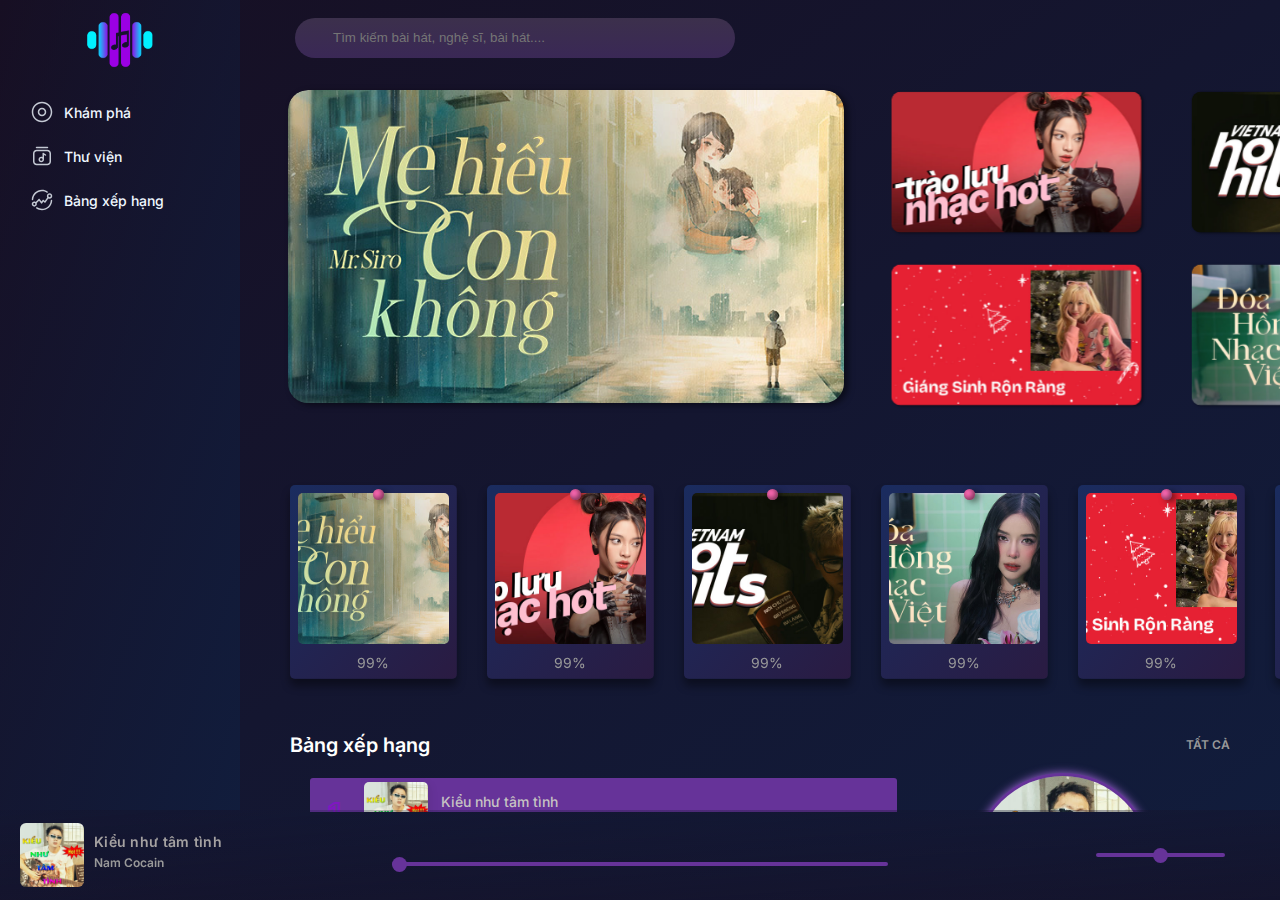
==== commit 3ffc6034: "Replace all code with new version" ====
--- a/index.html
+++ b/index.html
@@ -18,6 +18,7 @@
     <link rel="stylesheet" href="access/css/body/library/library.css">
     <link rel="stylesheet" href="access/css/body/album detail/albumdetail.css">
     <link rel="stylesheet" href="access/css/body/music.detail/music_detail.css">
+    <link rel="stylesheet" href="access/css/body/artist detail/artist_detail.css">
     <link rel="stylesheet" href="access/css/playing now/playingnow.css">
     <link rel="stylesheet" href="access/css/body/player queue/player _queue.css">
     <link rel="stylesheet" href="access/css/body/song chart/song_chart.css">
@@ -49,7 +50,7 @@
                     </div>
                     <div class=" sidebar-nav sidebar-nav_main">
                         <ul class="main_listitem">
-                            <li class=" main-item main-item1">
+                            <li onclick="homepage()" class=" main-item main-item1">
                                 <svg width="24" height="24" viewBox="0 0 24 24" fill="currentColor">
                                     <path fill-rule="evenodd" clip-rule="evenodd"
                                         d="M3.25 12C3.25 7.16751 7.16751 3.25 12 3.25C16.8325 3.25 20.75 7.16751 20.75 12C20.75 16.8325 16.8325 20.75 12 20.75C7.16751 20.75 3.25 16.8325 3.25 12ZM12 1.75C6.33908 1.75 1.75 6.33908 1.75 12C1.75 17.6609 6.33908 22.25 12 22.25C17.6609 22.25 22.25 17.6609 22.25 12C22.25 6.33908 17.6609 1.75 12 1.75ZM9.25 12C9.25 10.4812 10.4812 9.25 12 9.25C13.5188 9.25 14.75 10.4812 14.75 12C14.75 13.5188 13.5188 14.75 12 14.75C10.4812 14.75 9.25 13.5188 9.25 12ZM12 7.75C9.65279 7.75 7.75 9.65279 7.75 12C7.75 14.3472 9.65279 16.25 12 16.25C14.3472 16.25 16.25 14.3472 16.25 12C16.25 9.65279 14.3472 7.75 12 7.75Z"
@@ -57,7 +58,7 @@
                                 </svg>
                                 <span>Khám phá</span>
                             </li>
-                            <li class=" main-item main-item2 ">
+                            <li onclick="librarys()" class=" main-item main-item2 ">
                                 <svg width="24" height="24" viewBox="0 0 24 24" fill="currentColor">
                                     <path fill-rule="evenodd" clip-rule="evenodd"
                                         d="M6.5 2.75C6.08579 2.75 5.75 3.08579 5.75 3.5C5.75 3.91421 6.08579 4.25 6.5 4.25H17.5C17.9142 4.25 18.25 3.91421 18.25 3.5C18.25 3.08579 17.9142 2.75 17.5 2.75H6.5ZM3 9.5C3 7.42893 4.67893 5.75 6.75 5.75H17.25C19.3211 5.75 21 7.42893 21 9.5V17.5C21 19.5711 19.3211 21.25 17.25 21.25H6.75C4.67893 21.25 3 19.5711 3 17.5V9.5ZM6.75 7.25C5.50736 7.25 4.5 8.25736 4.5 9.5V17.5C4.5 18.7426 5.50736 19.75 6.75 19.75H17.25C18.4926 19.75 19.5 18.7426 19.5 17.5V9.5C19.5 8.25736 18.4926 7.25 17.25 7.25H6.75ZM13.666 8.87596C13.4359 8.72253 13.14 8.70823 12.8961 8.83874C12.6522 8.96926 12.5 9.2234 12.5 9.5V13.0499C12.125 12.8581 11.7001 12.75 11.25 12.75C9.73122 12.75 8.5 13.9812 8.5 15.5C8.5 17.0188 9.73122 18.25 11.25 18.25C12.6911 18.25 13.8733 17.1415 13.9905 15.7307C13.9967 15.6916 14 15.6515 14 15.6107V15.5V10.9014L15.084 11.624C15.4286 11.8538 15.8943 11.7607 16.124 11.416C16.3538 11.0714 16.2607 10.6057 15.916 10.376L13.666 8.87596ZM12.5 15.5C12.5 14.8096 11.9404 14.25 11.25 14.25C10.5596 14.25 10 14.8096 10 15.5C10 16.1904 10.5596 16.75 11.25 16.75C11.9404 16.75 12.5 16.1904 12.5 15.5Z"
@@ -65,7 +66,7 @@
                                 </svg>
                                 <span>Thư viện</span>
                             </li>
-                            <li class=" main-item main-item2 ">
+                            <li onclick="songchart()" class=" main-item main-item3 ">
                                 <svg width="24" height="24" viewBox="0 0 24 24" fill="currentColor">
                                     <path fill-rule="evenodd" clip-rule="evenodd"
                                         d="M1.76078 11.5281C2.0086 6.08576 6.49865 1.75 12.0018 1.75C14.0559 1.75 15.971 2.35489 17.5759 3.39648C17.9234 3.62198 18.0222 4.08645 17.7967 4.4339C17.5712 4.78136 17.1068 4.88023 16.7593 4.65473C15.3901 3.76614 13.7574 3.25 12.0018 3.25C7.30422 3.25 3.47074 6.95138 3.25923 11.5963C3.24039 12.0101 2.88968 12.3303 2.47589 12.3114C2.06211 12.2926 1.74194 11.9419 1.76078 11.5281ZM21.5275 11.6871C21.9413 11.7057 22.2617 12.0563 22.243 12.4701C21.998 17.9149 17.5067 22.2536 12.0018 22.2536C9.89696 22.2536 7.93821 21.6184 6.30952 20.5292C5.9652 20.299 5.87274 19.8332 6.103 19.4889C6.33327 19.1446 6.79905 19.0521 7.14337 19.2824C8.53298 20.2117 10.203 20.7536 12.0018 20.7536C16.7009 20.7536 20.5354 17.0497 20.7445 12.4026C20.7632 11.9888 21.1137 11.6685 21.5275 11.6871ZM20.7535 8.05986C20.7535 7.40256 20.2207 6.86972 19.5634 6.86972C18.9061 6.86972 18.3732 7.40256 18.3732 8.05986C18.3732 8.71715 18.9061 9.25 19.5634 9.25C20.2207 9.25 20.7535 8.71715 20.7535 8.05986ZM19.5634 5.36972C21.0491 5.36972 22.2535 6.57413 22.2535 8.05986C22.2535 9.54558 21.0491 10.75 19.5634 10.75C19.1208 10.75 18.7031 10.6431 18.3349 10.4537L15.5083 14.5112C15.3814 14.6933 15.1803 14.8099 14.9592 14.8295C14.738 14.8491 14.5196 14.7698 14.3626 14.6128L13.3637 13.6139L12.2257 15.3202C12.0906 15.5227 11.8658 15.6471 11.6225 15.6538C11.3793 15.6605 11.1478 15.5488 11.0018 15.3542L9.05228 12.7558L6.78385 15.0242C6.75187 15.0562 6.71772 15.0847 6.68188 15.1097C6.80299 15.4073 6.86972 15.7328 6.86972 16.074C6.86972 17.4877 5.72363 18.6338 4.30986 18.6338C2.89609 18.6338 1.75 17.4877 1.75 16.074C1.75 14.6602 2.89609 13.5141 4.30986 13.5141C4.83856 13.5141 5.32983 13.6744 5.73772 13.949L8.60299 11.0837C8.75671 10.93 8.96957 10.8506 9.18642 10.8659C9.40327 10.8813 9.60278 10.9901 9.73324 11.164L11.5657 13.6064L12.6234 12.0207C12.748 11.8338 12.9499 11.7126 13.1735 11.6905C13.3971 11.6684 13.6188 11.7477 13.7776 11.9065L14.7897 12.9186L17.2351 9.40829C17.005 9.01185 16.8732 8.55124 16.8732 8.05986C16.8732 6.57413 18.0777 5.36972 19.5634 5.36972ZM4.30986 15.0141C4.8952 15.0141 5.36972 15.4886 5.36972 16.074C5.36972 16.6593 4.8952 17.1338 4.30986 17.1338C3.72452 17.1338 3.25 16.6593 3.25 16.074C3.25 15.4886 3.72452 15.0141 4.30986 15.0141Z"
@@ -82,34 +83,29 @@
             </div>
             <header>
                 <div class="header-left">
-                    <button><ion-icon name="arrow-back-outline"></ion-icon></button>
+                    <button onclick="homepage()"><ion-icon name="arrow-back-outline"></ion-icon></button>
                     <button><ion-icon name="arrow-forward-outline"></ion-icon></button>
                     <div class="header-left_search">
                         <button><ion-icon name="search-outline"></ion-icon></button>
-                        <input type="text" name="" id="" placeholder="Tìm kiếm bài hát, nghệ sĩ, bài hát....">
+                        <input oninput="seachSongInLybrary()" type="text" name="" id="" placeholder="Tìm kiếm bài hát, nghệ sĩ, bài hát....">
                     </div>
                 </div>
                 <div class="header-right">
                     <div class="header-right_setting"><ion-icon name="settings-outline"></ion-icon></div>
                     <div class="header-right_avt">
-
                     </div>
                 </div>
             </header>
             <div class="main-page">
                 <main class="scroll">
+                    
                     <div class="container home-page-content">
                         <div class="container">
                             <div class="lobby">
-                                <div class="lobby_buttom-next">
+                                <div  class="lobby_buttom-next">
                                     <button class="next"><ion-icon name="chevron-forward-outline"></ion-icon></button>
                                 </div>
-                                <div class="lobby_listitemalbum">
-                                    <a href="" class="album-item album-item0">
-                                        <div class="album-item_img ">
-                                            <img src="${album.image}" alt="">
-                                        </div>
-                                    </a>
+                                <div class="lobby_listitemalbum">                                  
                                 </div>
                                 <div class="lobby_buttom-back">
                                     <button class="back"><ion-icon name="chevron-back-outline"></ion-icon></button>
@@ -124,26 +120,26 @@
                                 </div>
                             </div>
                             <div class="rank">
+
                                 <div class="title rank-title">
                                     <h2>Bảng xếp hạng</h2>
                                     <a>TẤT CẢ
                                         <ion-icon name="chevron-forward-outline"></ion-icon>
                                     </a>
                                 </div>
-                                <div class="listitem rank-list">
-                                    <button class="rank-more">Xem thêm</button>
-                                </div>
-
+                                <div class="listitem rank-list">                                    
+                                </div>
+                                <button class="rank-more">Xem thêm</button>
                                 <div class="rank-active">
                                     <div class="rank-active_thumb">
-                                        <img src="/image/f55d4e79ce16399def97045529c62ff1.jpg" alt="">
+                                        <img src="" alt="">
                                     </div>
                                     <div class="rank-active-profile">
-                                        <h2 style="font-weight: 600;">Kiểu như tâm tình</h2>
-                                        <p>Nam Cocain</p>
+                                        <h2 style="font-weight: 600;"></h2>
+                                        <p></p>
                                     </div>
                                     <div class="rank-active_rewind">
-                                        <input type="range" name="" id="">
+                                        <input class="progress-Rank" type="range" name="" id="" value="0">
                                         <div class="timeline">
                                             <span>2:30</span>
                                             <span>3:40</span>
@@ -208,7 +204,7 @@
                                         <ion-icon name="chevron-forward-outline"></ion-icon>
                                     </a>
                                 </div>
-                                <div class="albumchill-list">
+                                <div  class="albumchill-list">
 
                                 </div>
                             </div>
@@ -218,19 +214,19 @@
                     <div class="album-detail">
                         <div class="album-left">
                             <div class="album-thumb">
-                                <img src="https://photo-resize-zmp3.zmdcdn.me/w600_r1x1_jpeg/cover/d/4/a/c/d4acc6335d41bd7164173312c6123706.jpg"
+                                <img src=""
                                     alt="">
                             </div>
                             <div class="album-profile">
-                                <h3 class="profile_title">Không có bài hit nào là cái bóng phải vượt qua</h3>
-                                <div class="updateday">2-4-2023</div>
-                                <div class="artists">LyLy</div>
-                                <div class="like"><span>136</span> người thích</div>
+                                <h3 class="profile_title"></h3>
+                                <div class="updateday"></div>
+                                <div class="artists"></div>
+                                <div class="like"><span></span></div>
                                 <div class="profile-action">
                                     <button>
                                         Tiếp tục phát
                                     </button>
-                                    <div class="level">
+                                    <div style="margin-top: 20px;" class="level">
                                         <div class="level-item">
                                             <ion-icon name="heart-outline"></ion-icon>
                                         </div>
@@ -243,45 +239,7 @@
 
                         </div>
                         <div class="album-content">
-                            <div class="media-playlist">
-                                <div class="media-playlist_item">
-                                    <div class="media-content_left">
-                                        <div class="media-playlist_checkbox">
-                                            <label class="checkbox">
-                                                <input type="checkbox" name="" id="">
-                                                <span class="checkmark"></span>
-                                            </label>
-                                        </div>
-                                        <div class="song-icon">
-                                            <ion-icon name="musical-notes-outline"></ion-icon>
-                                        </div>
-                                        <div class="song-thumb">
-                                            <img src="access/image/0ebee04ce8c0e17f94a7836de9c0e2c8.jpg" alt="">
-                                        </div>
-                                        <div class="song-profile">
-                                            <div class="song-profile_name">
-                                                <span>Martini</span>
-                                            </div>
-                                            <div class="song-profile_singer">
-                                                <a href="">Van Mai Huong</a>
-                                            </div>
-                                        </div>
-                                    </div>
-                                    <div class="meida-content_center">
-                                        <span>Minh tinh</span>
-                                    </div>
-                                    <div class="media-content_right">
-                                        <div class="song-hover_item">
-                                            <div class="level">
-                                                <button><ion-icon name="mic-outline"></ion-icon></button>
-                                                <button> <ion-icon name="heart-outline"></ion-icon></i></button>
-                                            </div>
-                                        </div>
-                                        <div class="song-time">
-                                            <span>04:30</span>
-                                        </div>
-                                    </div>
-                                </div>
+                            <div class="media-playlist">                               
                             </div>
                         </div>
                     </div>
@@ -290,14 +248,14 @@
                             <div class="music-detail_left">
                                 <div class="music-detail_left_top">
                                     <div class="music-top_thumb">
-                                        <img src="https://photo-resize-zmp3.zmdcdn.me/w600_r1x1_jpeg/cover/e/a/1/2/ea120f31e33e33ce42af5ce167555958.jpg"
+                                        <img src=""
                                             alt="">
                                     </div>
                                 </div>
                                 <div class="music-detail_left_bottom">
                                     <div class="music-profile">
                                         <div class="music-action">
-                                            <button>
+                                            <button >
                                                 Tiếp tục phát
                                             </button>
                                             <div class="level">
@@ -305,7 +263,7 @@
                                                     <ion-icon name="heart-outline"></ion-icon>
                                                 </div>
                                                 <div class="level-item">
-                                                    <ion-icon name="ellipsis-horizontal-circle-outline"></ion-icon>
+                                                    <ion-icon  name="ellipsis-horizontal-circle-outline"></ion-icon>
                                                 </div>
                                             </div>
                                         </div>
@@ -313,36 +271,34 @@
                                 </div>
                             </div>
                             <div class="music-detail_right">
-                                <div class="music-detail_right_top">
-                                    <h3 class="music-name">Pink Sweat Honesty</h3>
+                                <div  class="music-detail_right_top">
+                                    <h3 class="music-name"></h3>
                                     <a class="music-artists">
-                                        <span>Nghệ sĩ thể hiện:</span>
-                                        <span>Jessie Reyez</span>
+                                        <span></span>
+                                       <span></span>
                                     </a>
                                 </div>
                                 <div class="music-detail_right_visualazer">
-                                    <canvas>
-                                        <audio
-                                            src="access/audio/y2mate.com - VietsubLyrics Pink Sweat  Honesty  ft Jessie Reyez Remix.mp3"></audio>
+                                    <canvas>                                        
                                     </canvas>
                                 </div>
-                            </div>
+                            </div>                          
                         </div>
                         <div class="music-detail_artist">
                             <div class="music-detail_artist_title">
                                 <span>Nghệ Sĩ</span>
                             </div>
                             <div class="artist-list">
-                                <div class="artist-list-item">
+                                <div onclick="artistdetail()" class="artist-list-item">
                                     <div class="artist-item_left">
                                         <div class="artist-thumb">
-                                            <img src="access/image/0ebee04ce8c0e17f94a7836de9c0e2c8.jpg" alt="">
+                                            <img src="" alt="">
                                         </div>
                                     </div>
                                     <div class="artist-item_right">
                                         <div class="artist-profile">
-                                            <span>Nghệ sĩ</span>
-                                            <span class="artist-name">Pink Sweat Honesty</span>
+                                            <span></span>
+                                            <span class="artist-name"></span>
                                         </div>
                                     </div>
                                 </div>
@@ -352,51 +308,13 @@
                             <div class="music-detail_interest_title">
                                 <h3>Có thể bạn quan tâm</h3>
                                 <div class="music-detail_interest_content">
-                                    <div class="media-playlist">
-                                        <div class="media-playlist_item">
-                                            <div class="media-content_left">
-                                                <div class="media-playlist_checkbox">
-                                                    <label class="checkbox">
-                                                        <input type="checkbox" name="" id="">
-                                                        <span class="checkmark"></span>
-                                                    </label>
-                                                </div>
-                                                <div class="song-icon">
-                                                    <ion-icon name="musical-notes-outline"></ion-icon>
-                                                </div>
-                                                <div class="song-thumb">
-                                                    <img src="access/image/0ebee04ce8c0e17f94a7836de9c0e2c8.jpg" alt="">
-                                                </div>
-                                                <div class="song-profile">
-                                                    <div class="song-profile_name">
-                                                        <span>Martini</span>
-                                                    </div>
-                                                    <div class="song-profile_singer">
-                                                        <a href="">Van Mai Huong</a>
-                                                    </div>
-                                                </div>
-                                            </div>
-                                            <div class="meida-content_center">
-                                                <span>Minh tinh</span>
-                                            </div>
-                                            <div class="media-content_right">
-                                                <div class="song-hover_item">
-                                                    <div class="level">
-                                                        <button><ion-icon name="mic-outline"></ion-icon></button>
-                                                        <button> <ion-icon name="heart-outline"></ion-icon></i></button>
-                                                    </div>
-                                                </div>
-                                                <div class="song-time">
-                                                    <span>04:30</span>
-                                                </div>
-                                            </div>
-                                        </div>
-                                    </div>
-                                </div>
-                            </div>
-                        </div>
-                    </div>
-                    <div class="library">
+                                    <div class="media-playlist">                                      
+                                    </div>
+                                </div>
+                            </div>
+                        </div>
+                    </div>
+                    <div  class="library">
                         <h1>Thư Viện
                             <span class="library_icon">
                                 <ion-icon name="play-circle"></ion-icon>
@@ -440,49 +358,12 @@
                             </div>
                             <div class="bottom-section-song_library">
                                 <div class="media-playlist">
-                                    <div class="media-playlist_item">
-                                        <div class="media-content_left">
-                                            <div class="media-playlist_checkbox">
-                                                <label class="checkbox">
-                                                    <input type="checkbox" name="" id="">
-                                                    <span class="checkmark"></span>
-                                                </label>
-                                            </div>
-                                            <div class="song-icon">
-                                                <ion-icon name="musical-notes-outline"></ion-icon>
-                                            </div>
-                                            <div class="song-thumb">
-                                                <img src="access/image/img square/album_default.png" alt="">
-                                            </div>
-                                            <div class="song-profile">
-                                                <div class="song-profile_name">
-                                                    <span>Martini</span>
-                                                </div>
-                                                <div class="song-profile_singer">
-                                                    <a href="">Van Mai Huong</a>
-                                                </div>
-                                            </div>
-                                        </div>
-                                        <div class="meida-content_center">
-                                            <span>Minh tinh</span>
-                                        </div>
-                                        <div class="media-content_right">
-                                            <div class="song-hover_item">
-                                                <div class="level">
-                                                    <button><ion-icon name="mic-outline"></ion-icon></button>
-                                                    <button> <ion-icon name="heart-outline"></ion-icon></i></button>
-                                                </div>
-                                            </div>
-                                            <div class="song-time">
-                                                <span>04:30</span>
-                                            </div>
-                                        </div>
-                                    </div>
-                                </div>
-                            </div>
-                        </div>
-                    </div>
-                    <div class="song-chart">
+                                   
+                                </div>
+                            </div>
+                        </div>
+                    </div>
+                    <div class="song-chart">                      
                         <div class="item rank-item ">
                             <span class="rank-item_rating">1</span>
                             <div class="item_img rank-item_img">
@@ -494,6 +375,58 @@
                             </div>
                             <audio class="audio"
                                 src="access/audio/y2mate.com - Lose Control Radio Edit  Hedley抖音TikTok最红的网络歌曲抖音.mp3"></audio>
+                        </div>                        
+                    </div>
+                    <div class="artist-detail">
+                        <div class="artist-hero">
+                            <div class="artist-hero_left">
+                                <div class="artist-avatar">
+                                    <img src="" alt="">   
+                                </div>
+                                <div class="artist-information">
+                                    <div class="artist-information_top">
+                                        <h3>Vũ Phụng Tiên</h3>
+                                    </div>
+                                    <div class="artist-information_bottom"> 
+                                        <span class="flower">2222                                            
+                                        </span>
+                                        <span>người quan tâm</span>
+                                        <button class="btnflow">
+                                            <ion-icon name="person-add-outline"></ion-icon>
+                                            <span>Quan Tâm</span></button>
+                                    </div>
+                                </div>                                                            
+                            </div>                         
+                        </div>
+                                                
+                        <div class="artits-content">
+                            <div class="artits-content_top_left">
+                                <h3 class=" title artist-title">Mới Phát Hành</h3>
+                                <div href="#" class="artist-container">
+                                    <div class="container-cart-newsong">
+                                        <div class="newsong-thumb">
+                                            <img src="access/image/img square/32a35f4d26ee56366397c09953f6c269.jpg" alt="">                                            
+                                        </div>
+                                        <div class="newsong-content">
+                                            <p>(Single)</p>
+                                            <div class="content-namesong">
+                                                <h3>(Hiện chưa Có)</h3>
+                                            </div>
+                                            <div style="padding-left: 7px;" class="content-nameartist">
+                                                <span></span>
+                                            </div>
+                                        </div>
+                                    </div>
+                                </div>
+                            </div>
+                            <div class="artist-content_top_right">
+                                <h3 class=" title artist-title">Bài Hát</h3>
+                                <div class="content-multiline">
+                                    <div class="content-multiline_right">
+                                                                          
+                                    </div>                                    
+                                </div>
+                            </div>
                         </div>
                     </div>
                 </main>
@@ -501,13 +434,13 @@
             <div class="now-playing__bar">
                 <div class="now-playing__bar--main">
                     <div class="nowplaying__main--left">
-                        <div class="nowplaying__main--left--img">
-                            <img src="https://photo-resize-zmp3.zmdcdn.me/w240_r1x1_webp/cover/d/0/f/5/d0f5790631b016b46590a388ba64043c.jpg"
+                        <div onclick="musicdetial()" class="nowplaying__main--left--img">
+                            <img src="/access/image/img square/album_default.png"
                                 alt="">
                         </div>
                         <div class="nowplaying__main--left--title">
-                            <span class="intro">mùa hè năm ấy (intro)</span><br />
-                            <a href="#">Ban nhạc Hương Mùa Hè</a>
+                            <span class="intro"></span><br />
+                            <a href="#" onclick="artistdetail()"></a>
                         </div>
                         <div class=" nowplaying__main--left--icon">
                             <ion-icon name="heart-outline"></ion-icon>
@@ -520,10 +453,10 @@
                                 <ion-icon name="shuffle-outline"></ion-icon>
                             </div>
                             <div class="control-btn">
-                                <button class="back">
+                                <button class="backSong">
                                     <ion-icon name="play-back-outline"></ion-icon>
                                 </button>
-                                <button class="play">
+                                <button  class="play">
                                     <ion-icon name="play-circle-outline"></ion-icon>
                                 </button>
                                 <button class="fonward">
@@ -533,7 +466,7 @@
                             <div class="again"><ion-icon name="repeat-outline"></ion-icon>
                             </div>
                         </div>
-                        <input type="range">
+                        <input id="progress" type="range" value="0">
                         <audio id="audio" src=""></audio>
                     </div>
                     <div class="nowplaying_main-rihgt">
@@ -551,7 +484,7 @@
                             <div class="level-item_volum">
                                 <button>
                                     <ion-icon name="volume-high-outline"></ion-icon>
-                                    <input type="range" name="" id="">
+                                    <input type="range" name="" id="" >
                                 </button>
                             </div>
                             <div class="level-item_playlist">
@@ -588,745 +521,13 @@
                         </div>
                         <div class="player-queue_container_scroll">
                             <div class="list-item_media">
-                                <div>
-                                    <div class="media_full is-active ">
-                                        <div class="media ">
-                                            <div class="media-left">
-                                                <div class="media-left_thumb">
-                                                    <img src="access/image/img square/artworks-000629761276-nbw3ci-t500x500 - Copy.jpg"
-                                                        alt="">
-                                                </div>
-                                                <div class="media-left_content">
-                                                    <div class="media-left_content_title">
-                                                        <span>Thanh Xuân Chưa 18</span>
-                                                    </div>
-                                                    <div class="media-left_content_artits">
-                                                        <a>Phạm Sắc Lệnh</a>,
-                                                        <a>LQ Media</a>
-                                                    </div>
-                                                </div>
-                                            </div>
-                                            <div class="media-right">
-                                                <div class="level-item_song-queue">
-                                                    <div class="item_song-queue">
-                                                        <ion-icon name="heart-outline"></ion-icon>
-                                                    </div>
-                                                    <div class="item_song-queue">
-                                                        <ion-icon name="ellipsis-horizontal-outline"></ion-icon>
-                                                    </div>
-                                                </div>
-                                            </div>
-                                        </div>
-                                    </div>
-                                    <div class="next-song">
-                                        <h3>Tiếp theo</h3>
-                                    </div>
-                                </div>
-                                <div>
-                                    <div class="media_full ">
-                                        <div class="media ">
-                                            <div class="media-left">
-                                                <div class="media-left_thumb">
-                                                    <img src="access/image/img square/artworks-000629761276-nbw3ci-t500x500 - Copy.jpg"
-                                                        alt="">
-                                                </div>
-                                                <div class="media-left_content">
-                                                    <div class="media-left_content_title">
-                                                        <span>Thanh Xuân Chưa 18</span>
-                                                    </div>
-                                                    <div class="media-left_content_artits">
-                                                        <a>Phạm Sắc Lệnh</a>,
-                                                        <a>LQ Media</a>
-                                                    </div>
-                                                </div>
-                                            </div>
-                                            <div class="media-right">
-                                                <div class="level-item_song-queue">
-                                                    <div class="item_song-queue">
-                                                        <ion-icon name="heart-outline"></ion-icon>
-                                                    </div>
-                                                    <div class="item_song-queue">
-                                                        <ion-icon name="ellipsis-horizontal-outline"></ion-icon>
-                                                    </div>
-                                                </div>
-                                            </div>
-                                        </div>
-                                    </div>
-
-                                </div>
-                                <div>
-                                    <div class="media_full ">
-                                        <div class="media ">
-                                            <div class="media-left">
-                                                <div class="media-left_thumb">
-                                                    <img src="access/image/img square/artworks-000629761276-nbw3ci-t500x500 - Copy.jpg"
-                                                        alt="">
-                                                </div>
-                                                <div class="media-left_content">
-                                                    <div class="media-left_content_title">
-                                                        <span>Thanh Xuân Chưa 18</span>
-                                                    </div>
-                                                    <div class="media-left_content_artits">
-                                                        <a>Phạm Sắc Lệnh</a>,
-                                                        <a>LQ Media</a>
-                                                    </div>
-                                                </div>
-                                            </div>
-                                            <div class="media-right">
-                                                <div class="level-item_song-queue">
-                                                    <div class="item_song-queue">
-                                                        <ion-icon name="heart-outline"></ion-icon>
-                                                    </div>
-                                                    <div class="item_song-queue">
-                                                        <ion-icon name="ellipsis-horizontal-outline"></ion-icon>
-                                                    </div>
-                                                </div>
-                                            </div>
-                                        </div>
-                                    </div>
-
-                                </div>
-                                <div>
-                                    <div class="media_full ">
-                                        <div class="media ">
-                                            <div class="media-left">
-                                                <div class="media-left_thumb">
-                                                    <img src="access/image/img square/artworks-000629761276-nbw3ci-t500x500 - Copy.jpg"
-                                                        alt="">
-                                                </div>
-                                                <div class="media-left_content">
-                                                    <div class="media-left_content_title">
-                                                        <span>Thanh Xuân Chưa 18</span>
-                                                    </div>
-                                                    <div class="media-left_content_artits">
-                                                        <a>Phạm Sắc Lệnh</a>,
-                                                        <a>LQ Media</a>
-                                                    </div>
-                                                </div>
-                                            </div>
-                                            <div class="media-right">
-                                                <div class="level-item_song-queue">
-                                                    <div class="item_song-queue">
-                                                        <ion-icon name="heart-outline"></ion-icon>
-                                                    </div>
-                                                    <div class="item_song-queue">
-                                                        <ion-icon name="ellipsis-horizontal-outline"></ion-icon>
-                                                    </div>
-                                                </div>
-                                            </div>
-                                        </div>
-                                    </div>
-
-                                </div>
-                                <div>
-                                    <div class="media_full ">
-                                        <div class="media ">
-                                            <div class="media-left">
-                                                <div class="media-left_thumb">
-                                                    <img src="access/image/img square/artworks-000629761276-nbw3ci-t500x500 - Copy.jpg"
-                                                        alt="">
-                                                </div>
-                                                <div class="media-left_content">
-                                                    <div class="media-left_content_title">
-                                                        <span>Thanh Xuân Chưa 18</span>
-                                                    </div>
-                                                    <div class="media-left_content_artits">
-                                                        <a>Phạm Sắc Lệnh</a>,
-                                                        <a>LQ Media</a>
-                                                    </div>
-                                                </div>
-                                            </div>
-                                            <div class="media-right">
-                                                <div class="level-item_song-queue">
-                                                    <div class="item_song-queue">
-                                                        <ion-icon name="heart-outline"></ion-icon>
-                                                    </div>
-                                                    <div class="item_song-queue">
-                                                        <ion-icon name="ellipsis-horizontal-outline"></ion-icon>
-                                                    </div>
-                                                </div>
-                                            </div>
-                                        </div>
-                                    </div>
-
-                                </div>
-                                <div>
-                                    <div class="media_full ">
-                                        <div class="media ">
-                                            <div class="media-left">
-                                                <div class="media-left_thumb">
-                                                    <img src="access/image/img square/artworks-000629761276-nbw3ci-t500x500 - Copy.jpg"
-                                                        alt="">
-                                                </div>
-                                                <div class="media-left_content">
-                                                    <div class="media-left_content_title">
-                                                        <span>Thanh Xuân Chưa 18</span>
-                                                    </div>
-                                                    <div class="media-left_content_artits">
-                                                        <a>Phạm Sắc Lệnh</a>,
-                                                        <a>LQ Media</a>
-                                                    </div>
-                                                </div>
-                                            </div>
-                                            <div class="media-right">
-                                                <div class="level-item_song-queue">
-                                                    <div class="item_song-queue">
-                                                        <ion-icon name="heart-outline"></ion-icon>
-                                                    </div>
-                                                    <div class="item_song-queue">
-                                                        <ion-icon name="ellipsis-horizontal-outline"></ion-icon>
-                                                    </div>
-                                                </div>
-                                            </div>
-                                        </div>
-                                    </div>
-
-                                </div>
-                                <div>
-                                    <div class="media_full ">
-                                        <div class="media ">
-                                            <div class="media-left">
-                                                <div class="media-left_thumb">
-                                                    <img src="access/image/img square/artworks-000629761276-nbw3ci-t500x500 - Copy.jpg"
-                                                        alt="">
-                                                </div>
-                                                <div class="media-left_content">
-                                                    <div class="media-left_content_title">
-                                                        <span>Thanh Xuân Chưa 18</span>
-                                                    </div>
-                                                    <div class="media-left_content_artits">
-                                                        <a>Phạm Sắc Lệnh</a>,
-                                                        <a>LQ Media</a>
-                                                    </div>
-                                                </div>
-                                            </div>
-                                            <div class="media-right">
-                                                <div class="level-item_song-queue">
-                                                    <div class="item_song-queue">
-                                                        <ion-icon name="heart-outline"></ion-icon>
-                                                    </div>
-                                                    <div class="item_song-queue">
-                                                        <ion-icon name="ellipsis-horizontal-outline"></ion-icon>
-                                                    </div>
-                                                </div>
-                                            </div>
-                                        </div>
-                                    </div>
-
-                                </div>
-                                <div>
-                                    <div class="media_full ">
-                                        <div class="media ">
-                                            <div class="media-left">
-                                                <div class="media-left_thumb">
-                                                    <img src="access/image/img square/artworks-000629761276-nbw3ci-t500x500 - Copy.jpg"
-                                                        alt="">
-                                                </div>
-                                                <div class="media-left_content">
-                                                    <div class="media-left_content_title">
-                                                        <span>Thanh Xuân Chưa 18</span>
-                                                    </div>
-                                                    <div class="media-left_content_artits">
-                                                        <a>Phạm Sắc Lệnh</a>,
-                                                        <a>LQ Media</a>
-                                                    </div>
-                                                </div>
-                                            </div>
-                                            <div class="media-right">
-                                                <div class="level-item_song-queue">
-                                                    <div class="item_song-queue">
-                                                        <ion-icon name="heart-outline"></ion-icon>
-                                                    </div>
-                                                    <div class="item_song-queue">
-                                                        <ion-icon name="ellipsis-horizontal-outline"></ion-icon>
-                                                    </div>
-                                                </div>
-                                            </div>
-                                        </div>
-                                    </div>
-
-                                </div>
-                                <div>
-                                    <div class="media_full ">
-                                        <div class="media ">
-                                            <div class="media-left">
-                                                <div class="media-left_thumb">
-                                                    <img src="access/image/img square/artworks-000629761276-nbw3ci-t500x500 - Copy.jpg"
-                                                        alt="">
-                                                </div>
-                                                <div class="media-left_content">
-                                                    <div class="media-left_content_title">
-                                                        <span>Thanh Xuân Chưa 18</span>
-                                                    </div>
-                                                    <div class="media-left_content_artits">
-                                                        <a>Phạm Sắc Lệnh</a>,
-                                                        <a>LQ Media</a>
-                                                    </div>
-                                                </div>
-                                            </div>
-                                            <div class="media-right">
-                                                <div class="level-item_song-queue">
-                                                    <div class="item_song-queue">
-                                                        <ion-icon name="heart-outline"></ion-icon>
-                                                    </div>
-                                                    <div class="item_song-queue">
-                                                        <ion-icon name="ellipsis-horizontal-outline"></ion-icon>
-                                                    </div>
-                                                </div>
-                                            </div>
-                                        </div>
-                                    </div>
-
-                                </div>
-                                <div>
-                                    <div class="media_full ">
-                                        <div class="media ">
-                                            <div class="media-left">
-                                                <div class="media-left_thumb">
-                                                    <img src="access/image/img square/artworks-000629761276-nbw3ci-t500x500 - Copy.jpg"
-                                                        alt="">
-                                                </div>
-                                                <div class="media-left_content">
-                                                    <div class="media-left_content_title">
-                                                        <span>Thanh Xuân Chưa 18</span>
-                                                    </div>
-                                                    <div class="media-left_content_artits">
-                                                        <a>Phạm Sắc Lệnh</a>,
-                                                        <a>LQ Media</a>
-                                                    </div>
-                                                </div>
-                                            </div>
-                                            <div class="media-right">
-                                                <div class="level-item_song-queue">
-                                                    <div class="item_song-queue">
-                                                        <ion-icon name="heart-outline"></ion-icon>
-                                                    </div>
-                                                    <div class="item_song-queue">
-                                                        <ion-icon name="ellipsis-horizontal-outline"></ion-icon>
-                                                    </div>
-                                                </div>
-                                            </div>
-                                        </div>
-                                    </div>
-
-                                </div>
-                                <div>
-                                    <div class="media_full ">
-                                        <div class="media ">
-                                            <div class="media-left">
-                                                <div class="media-left_thumb">
-                                                    <img src="access/image/img square/artworks-000629761276-nbw3ci-t500x500 - Copy.jpg"
-                                                        alt="">
-                                                </div>
-                                                <div class="media-left_content">
-                                                    <div class="media-left_content_title">
-                                                        <span>Thanh Xuân Chưa 18</span>
-                                                    </div>
-                                                    <div class="media-left_content_artits">
-                                                        <a>Phạm Sắc Lệnh</a>,
-                                                        <a>LQ Media</a>
-                                                    </div>
-                                                </div>
-                                            </div>
-                                            <div class="media-right">
-                                                <div class="level-item_song-queue">
-                                                    <div class="item_song-queue">
-                                                        <ion-icon name="heart-outline"></ion-icon>
-                                                    </div>
-                                                    <div class="item_song-queue">
-                                                        <ion-icon name="ellipsis-horizontal-outline"></ion-icon>
-                                                    </div>
-                                                </div>
-                                            </div>
-                                        </div>
-                                    </div>
-
-                                </div>
-                                <div>
-                                    <div class="media_full ">
-                                        <div class="media ">
-                                            <div class="media-left">
-                                                <div class="media-left_thumb">
-                                                    <img src="access/image/img square/artworks-000629761276-nbw3ci-t500x500 - Copy.jpg"
-                                                        alt="">
-                                                </div>
-                                                <div class="media-left_content">
-                                                    <div class="media-left_content_title">
-                                                        <span>Thanh Xuân Chưa 18</span>
-                                                    </div>
-                                                    <div class="media-left_content_artits">
-                                                        <a>Phạm Sắc Lệnh</a>,
-                                                        <a>LQ Media</a>
-                                                    </div>
-                                                </div>
-                                            </div>
-                                            <div class="media-right">
-                                                <div class="level-item_song-queue">
-                                                    <div class="item_song-queue">
-                                                        <ion-icon name="heart-outline"></ion-icon>
-                                                    </div>
-                                                    <div class="item_song-queue">
-                                                        <ion-icon name="ellipsis-horizontal-outline"></ion-icon>
-                                                    </div>
-                                                </div>
-                                            </div>
-                                        </div>
-                                    </div>
-
-                                </div>
-                                <div>
-                                    <div class="media_full ">
-                                        <div class="media ">
-                                            <div class="media-left">
-                                                <div class="media-left_thumb">
-                                                    <img src="access/image/img square/artworks-000629761276-nbw3ci-t500x500 - Copy.jpg"
-                                                        alt="">
-                                                </div>
-                                                <div class="media-left_content">
-                                                    <div class="media-left_content_title">
-                                                        <span>Thanh Xuân Chưa 18</span>
-                                                    </div>
-                                                    <div class="media-left_content_artits">
-                                                        <a>Phạm Sắc Lệnh</a>,
-                                                        <a>LQ Media</a>
-                                                    </div>
-                                                </div>
-                                            </div>
-                                            <div class="media-right">
-                                                <div class="level-item_song-queue">
-                                                    <div class="item_song-queue">
-                                                        <ion-icon name="heart-outline"></ion-icon>
-                                                    </div>
-                                                    <div class="item_song-queue">
-                                                        <ion-icon name="ellipsis-horizontal-outline"></ion-icon>
-                                                    </div>
-                                                </div>
-                                            </div>
-                                        </div>
-                                    </div>
-
-                                </div>
-                                <div>
-                                    <div class="media_full ">
-                                        <div class="media ">
-                                            <div class="media-left">
-                                                <div class="media-left_thumb">
-                                                    <img src="access/image/img square/artworks-000629761276-nbw3ci-t500x500 - Copy.jpg"
-                                                        alt="">
-                                                </div>
-                                                <div class="media-left_content">
-                                                    <div class="media-left_content_title">
-                                                        <span>Thanh Xuân Chưa 18</span>
-                                                    </div>
-                                                    <div class="media-left_content_artits">
-                                                        <a>Phạm Sắc Lệnh</a>,
-                                                        <a>LQ Media</a>
-                                                    </div>
-                                                </div>
-                                            </div>
-                                            <div class="media-right">
-                                                <div class="level-item_song-queue">
-                                                    <div class="item_song-queue">
-                                                        <ion-icon name="heart-outline"></ion-icon>
-                                                    </div>
-                                                    <div class="item_song-queue">
-                                                        <ion-icon name="ellipsis-horizontal-outline"></ion-icon>
-                                                    </div>
-                                                </div>
-                                            </div>
-                                        </div>
-                                    </div>
-
-                                </div>
-                                <div>
-                                    <div class="media_full ">
-                                        <div class="media ">
-                                            <div class="media-left">
-                                                <div class="media-left_thumb">
-                                                    <img src="access/image/img square/artworks-000629761276-nbw3ci-t500x500 - Copy.jpg"
-                                                        alt="">
-                                                </div>
-                                                <div class="media-left_content">
-                                                    <div class="media-left_content_title">
-                                                        <span>Thanh Xuân Chưa 18</span>
-                                                    </div>
-                                                    <div class="media-left_content_artits">
-                                                        <a>Phạm Sắc Lệnh</a>,
-                                                        <a>LQ Media</a>
-                                                    </div>
-                                                </div>
-                                            </div>
-                                            <div class="media-right">
-                                                <div class="level-item_song-queue">
-                                                    <div class="item_song-queue">
-                                                        <ion-icon name="heart-outline"></ion-icon>
-                                                    </div>
-                                                    <div class="item_song-queue">
-                                                        <ion-icon name="ellipsis-horizontal-outline"></ion-icon>
-                                                    </div>
-                                                </div>
-                                            </div>
-                                        </div>
-                                    </div>
-
-                                </div>
-                                <div>
-                                    <div class="media_full ">
-                                        <div class="media ">
-                                            <div class="media-left">
-                                                <div class="media-left_thumb">
-                                                    <img src="access/image/img square/artworks-000629761276-nbw3ci-t500x500 - Copy.jpg"
-                                                        alt="">
-                                                </div>
-                                                <div class="media-left_content">
-                                                    <div class="media-left_content_title">
-                                                        <span>Thanh Xuân Chưa 18</span>
-                                                    </div>
-                                                    <div class="media-left_content_artits">
-                                                        <a>Phạm Sắc Lệnh</a>,
-                                                        <a>LQ Media</a>
-                                                    </div>
-                                                </div>
-                                            </div>
-                                            <div class="media-right">
-                                                <div class="level-item_song-queue">
-                                                    <div class="item_song-queue">
-                                                        <ion-icon name="heart-outline"></ion-icon>
-                                                    </div>
-                                                    <div class="item_song-queue">
-                                                        <ion-icon name="ellipsis-horizontal-outline"></ion-icon>
-                                                    </div>
-                                                </div>
-                                            </div>
-                                        </div>
-                                    </div>
-
-                                </div>
-                                <div>
-                                    <div class="media_full ">
-                                        <div class="media ">
-                                            <div class="media-left">
-                                                <div class="media-left_thumb">
-                                                    <img src="access/image/img square/artworks-000629761276-nbw3ci-t500x500 - Copy.jpg"
-                                                        alt="">
-                                                </div>
-                                                <div class="media-left_content">
-                                                    <div class="media-left_content_title">
-                                                        <span>Thanh Xuân Chưa 18</span>
-                                                    </div>
-                                                    <div class="media-left_content_artits">
-                                                        <a>Phạm Sắc Lệnh</a>,
-                                                        <a>LQ Media</a>
-                                                    </div>
-                                                </div>
-                                            </div>
-                                            <div class="media-right">
-                                                <div class="level-item_song-queue">
-                                                    <div class="item_song-queue">
-                                                        <ion-icon name="heart-outline"></ion-icon>
-                                                    </div>
-                                                    <div class="item_song-queue">
-                                                        <ion-icon name="ellipsis-horizontal-outline"></ion-icon>
-                                                    </div>
-                                                </div>
-                                            </div>
-                                        </div>
-                                    </div>
-
-                                </div>
-                                <div>
-                                    <div class="media_full ">
-                                        <div class="media ">
-                                            <div class="media-left">
-                                                <div class="media-left_thumb">
-                                                    <img src="access/image/img square/artworks-000629761276-nbw3ci-t500x500 - Copy.jpg"
-                                                        alt="">
-                                                </div>
-                                                <div class="media-left_content">
-                                                    <div class="media-left_content_title">
-                                                        <span>Thanh Xuân Chưa 18</span>
-                                                    </div>
-                                                    <div class="media-left_content_artits">
-                                                        <a>Phạm Sắc Lệnh</a>,
-                                                        <a>LQ Media</a>
-                                                    </div>
-                                                </div>
-                                            </div>
-                                            <div class="media-right">
-                                                <div class="level-item_song-queue">
-                                                    <div class="item_song-queue">
-                                                        <ion-icon name="heart-outline"></ion-icon>
-                                                    </div>
-                                                    <div class="item_song-queue">
-                                                        <ion-icon name="ellipsis-horizontal-outline"></ion-icon>
-                                                    </div>
-                                                </div>
-                                            </div>
-                                        </div>
-                                    </div>
-
-                                </div>
-                                <div>
-                                    <div class="media_full ">
-                                        <div class="media ">
-                                            <div class="media-left">
-                                                <div class="media-left_thumb">
-                                                    <img src="access/image/img square/artworks-000629761276-nbw3ci-t500x500 - Copy.jpg"
-                                                        alt="">
-                                                </div>
-                                                <div class="media-left_content">
-                                                    <div class="media-left_content_title">
-                                                        <span>Thanh Xuân Chưa 18</span>
-                                                    </div>
-                                                    <div class="media-left_content_artits">
-                                                        <a>Phạm Sắc Lệnh</a>,
-                                                        <a>LQ Media</a>
-                                                    </div>
-                                                </div>
-                                            </div>
-                                            <div class="media-right">
-                                                <div class="level-item_song-queue">
-                                                    <div class="item_song-queue">
-                                                        <ion-icon name="heart-outline"></ion-icon>
-                                                    </div>
-                                                    <div class="item_song-queue">
-                                                        <ion-icon name="ellipsis-horizontal-outline"></ion-icon>
-                                                    </div>
-                                                </div>
-                                            </div>
-                                        </div>
-                                    </div>
-
-                                </div>
-                                <div>
-                                    <div class="media_full ">
-                                        <div class="media ">
-                                            <div class="media-left">
-                                                <div class="media-left_thumb">
-                                                    <img src="access/image/img square/artworks-000629761276-nbw3ci-t500x500 - Copy.jpg"
-                                                        alt="">
-                                                </div>
-                                                <div class="media-left_content">
-                                                    <div class="media-left_content_title">
-                                                        <span>Thanh Xuân Chưa 18</span>
-                                                    </div>
-                                                    <div class="media-left_content_artits">
-                                                        <a>Phạm Sắc Lệnh</a>,
-                                                        <a>LQ Media</a>
-                                                    </div>
-                                                </div>
-                                            </div>
-                                            <div class="media-right">
-                                                <div class="level-item_song-queue">
-                                                    <div class="item_song-queue">
-                                                        <ion-icon name="heart-outline"></ion-icon>
-                                                    </div>
-                                                    <div class="item_song-queue">
-                                                        <ion-icon name="ellipsis-horizontal-outline"></ion-icon>
-                                                    </div>
-                                                </div>
-                                            </div>
-                                        </div>
-                                    </div>
-
-                                </div>
-                                <div>
-                                    <div class="media_full ">
-                                        <div class="media ">
-                                            <div class="media-left">
-                                                <div class="media-left_thumb">
-                                                    <img src="access/image/img square/artworks-000629761276-nbw3ci-t500x500 - Copy.jpg"
-                                                        alt="">
-                                                </div>
-                                                <div class="media-left_content">
-                                                    <div class="media-left_content_title">
-                                                        <span>Thanh Xuân Chưa 18</span>
-                                                    </div>
-                                                    <div class="media-left_content_artits">
-                                                        <a>Phạm Sắc Lệnh</a>,
-                                                        <a>LQ Media</a>
-                                                    </div>
-                                                </div>
-                                            </div>
-                                            <div class="media-right">
-                                                <div class="level-item_song-queue">
-                                                    <div class="item_song-queue">
-                                                        <ion-icon name="heart-outline"></ion-icon>
-                                                    </div>
-                                                    <div class="item_song-queue">
-                                                        <ion-icon name="ellipsis-horizontal-outline"></ion-icon>
-                                                    </div>
-                                                </div>
-                                            </div>
-                                        </div>
-                                    </div>
-
-                                </div>
-                                <div>
-                                    <div class="media_full ">
-                                        <div class="media ">
-                                            <div class="media-left">
-                                                <div class="media-left_thumb">
-                                                    <img src="access/image/img square/artworks-000629761276-nbw3ci-t500x500 - Copy.jpg"
-                                                        alt="">
-                                                </div>
-                                                <div class="media-left_content">
-                                                    <div class="media-left_content_title">
-                                                        <span>Thanh Xuân Chưa 18</span>
-                                                    </div>
-                                                    <div class="media-left_content_artits">
-                                                        <a>Phạm Sắc Lệnh</a>,
-                                                        <a>LQ Media</a>
-                                                    </div>
-                                                </div>
-                                            </div>
-                                            <div class="media-right">
-                                                <div class="level-item_song-queue">
-                                                    <div class="item_song-queue">
-                                                        <ion-icon name="heart-outline"></ion-icon>
-                                                    </div>
-                                                    <div class="item_song-queue">
-                                                        <ion-icon name="ellipsis-horizontal-outline"></ion-icon>
-                                                    </div>
-                                                </div>
-                                            </div>
-                                        </div>
-                                    </div>
-
-                                </div>
-                                <div>
-                                    <div class="media_full ">
-                                        <div class="media ">
-                                            <div class="media-left">
-                                                <div class="media-left_thumb">
-                                                    <img src="access/image/img square/artworks-000629761276-nbw3ci-t500x500 - Copy.jpg"
-                                                        alt="">
-                                                </div>
-                                                <div class="media-left_content">
-                                                    <div class="media-left_content_title">
-                                                        <span>Thanh Xuân Chưa 18</span>
-                                                    </div>
-                                                    <div class="media-left_content_artits">
-                                                        <a>Phạm Sắc Lệnh</a>,
-                                                        <a>LQ Media</a>
-                                                    </div>
-                                                </div>
-                                            </div>
-                                            <div class="media-right">
-                                                <div class="level-item_song-queue">
-                                                    <div class="item_song-queue">
-                                                        <ion-icon name="heart-outline"></ion-icon>
-                                                    </div>
-                                                    <div class="item_song-queue">
-                                                        <ion-icon name="ellipsis-horizontal-outline"></ion-icon>
-                                                    </div>
-                                                </div>
-                                            </div>
-                                        </div>
-                                    </div>
-
-                                </div>
-
+                                <div class="list-item_media-active">                                                                     
+                                </div>
+                                <div class="next-song">
+                                    <h3>Tiếp theo</h3>
+                                </div>
+                                <div class="list-item_media-not-active">                                    
+                                </div>                            
                             </div>
                         </div>
                     </div>
--- a/access/css/body/home page/albumchill.css
+++ b/access/css/body/home page/albumchill.css
@@ -14,13 +14,13 @@
     padding-bottom: 10px;
 }
 .albumchill-item{   
-    width: 200px;
-    padding-top: 30px;
+    padding-top: 30px;    
 }
 .albumchill-item_img{
     width: 200px;
-    height: 200px;  
+    height: 200px;
     margin-bottom: 15px;
+    background-position: center;
 }
 .albumchill-item_img img{
     width: 100%;
--- a/access/css/body/home page/discovery.css
+++ b/access/css/body/home page/discovery.css
@@ -35,9 +35,10 @@
     margin-bottom: 15px;
     background: transparent;
 	padding: 5px;		
+	border-radius: 5px;
 }
 .discovery-item:hover {
-	background:linear-gradient( rgb(60 48 76), rgb(58 40 86));
+	background:var(--back-color-item);
 	border: solid thin rebeccapurple;
 	transform: translateY(-5px);
 }
@@ -45,4 +46,5 @@
 .discovery-listitem_center,
 .discovery-listitem_left{
 	flex: 1;
+	padding: 10px;
 }
--- a/access/css/body/home page/rank.css
+++ b/access/css/body/home page/rank.css
@@ -1,6 +1,3 @@
-
-
-
 /* -------------------------------------------rank----------------------- */
 .rank{
 	position: relative;
@@ -10,12 +7,14 @@
 	justify-content: center;	
 	margin-top: 50px;
 	padding: 20px;
+	margin-bottom: 50px;
 }
 .rank-item{
-	background: var(--back-color-item) !important;
+	border-radius: 3px;
+	background: var(--back-color-item) ;
 }
 .rank-item:hover{
-	border: solid thin rebeccapurple;
+	border: solid thin rebeccapurple ;
 	transform: translateY(-5px);	
 }
 .rank-item_rating{
@@ -62,6 +61,9 @@
 	font-weight: 500;
 }
 .rank-more{
+	position: absolute;
+	bottom: -10px;
+	left:20px;
 	border: 2px solid rebeccapurple;
 	border-radius: 20px;
 	font-size: 14px;
--- a/access/css/body/home page/recently.css
+++ b/access/css/body/home page/recently.css
@@ -11,7 +11,7 @@
 	perspective: 0;	
 	margin-top: 20px;
 }
-#gallery a figure:nth-child(1) {
+#gallery a  figure:nth-child(1) {
 	--duration: 1.8s;
 	--pin-color: hotpink;
 }
@@ -31,7 +31,7 @@
 	--duration: 1.6s;
 	--pin-color: deeppink;
 }
-#gallery a figure:nth-child( 6) {
+#gallery a  figure:nth-child( 6) {
 	--duration: 1.2s;
 	--pin-color: mediumvioletred;
 }
@@ -47,7 +47,7 @@
 #gallery a figure:nth-child(odd) {
 	--direction: alternate;
 }
-#gallery a figure:nth-child(even) {
+#gallery  figure:nth-child(even) {
 	--direction: alternate-reverse;
 }
 #gallery a figure {	   
@@ -72,7 +72,7 @@
 	-webkit-backface-visibility: hidden;
 	backface-visibility: hidden;
 }
-#gallery a figure.active  {
+#gallery .shaking a  figure  {
 	animation-duration: var(--duration), 1.5s;
 	animation-delay: var(--delay),
 		calc(var(--delay) + var(--duration) * var(--count));
@@ -82,7 +82,7 @@
 	animation-fill-mode: both;
 	animation-name: swing, swingEnd;
 }
-#gallery a figure:after {
+#gallery  figure:after {
 	position: absolute;
 	top: 0.22rem;
 	left: 50%;
--- a/access/css/body/home page/slide.css
+++ b/access/css/body/home page/slide.css
@@ -19,7 +19,7 @@
 }
 .album-item{
     display: flex;
-	position: absolute;	
+	position: absolute;		
 }
 .album-item_img{ 
 	position: relative;	
@@ -82,22 +82,23 @@
 	opacity: 1;
 }
 .album-item:nth-child(1) .album-item_img{
-	z-index: 0;
+	z-index: 88;
 	transform:scale(1) translate(0,0);
 }
 .album-item:nth-child(2) .album-item_img{
-	z-index: 1;
+	z-index: 88;
 	transform:scale(0.45) translate(180%,-60%);
 }
 .album-item:nth-child(5) .album-item_img{
-
+	z-index: 88;
 	transform:scale(0.45) translate(180%,60%);
 }
 .album-item:nth-child(3) .album-item_img{	
-	z-index: 2;
+	z-index: 88;
 	transform:scale(0.45) translate(300%,-60%);
 }
 .album-item:nth-child(4) .album-item_img{
+	z-index: 88;
 	transform:scale(0.45) translate(300%,60%);
 }
 .album-item:nth-child(n+6) .album-item_img{
--- a/access/css/styte.css
+++ b/access/css/styte.css
@@ -1,5 +1,4 @@
-@import url("https://fonts.googleapis.com/css2?family=Kalam:wght@400&display=swap");
-/* --------------------------------------------------base------------------------------------- */
+
 :root {
 	--adjust-size: 0px;
 	--angle: 3deg;
@@ -8,7 +7,7 @@
 	--delay: calc(-0.5 * var(--duration));
 	--direction: alternate;
 	--pin-color: red;  
-	--back-color:linear-gradient( to bottom right, #111d3d,#170f23);
+	--back-color:linear-gradient( to bottom right,#170f23, #111d3d);
 	--back-color-item: linear-gradient(90deg, rgb(19 17 58) 0%, rgba(41,24,69,1) 15%, rgba(44,26,71,1) 67%, rgba(23,15,35,0) 100%);
 }
 * {
@@ -33,6 +32,26 @@
 a {
 	color: #999;
 	text-decoration: none;
+}
+a{
+	color: #999;	
+}
+a:hover{
+	color: #9b4de0;	
+}
+ion-icon{
+	font-size: 22px;
+	border-radius: 999px;
+}
+ion-icon:hover{
+	color:rebeccapurple ;
+	cursor: pointer;	
+}
+.hover{
+	color: #9b4de0;
+}
+.not-hidden{
+	display: none;
 }
 /* ---------------------------custom scroll------------------------------- */
 .scroll::-webkit-scrollbar {
@@ -85,19 +104,33 @@
 	color: #eee;
 	display: flex;
 	align-items: center;
-	justify-content: center;
-	
-}
-
-a{
-	color: #999;	
-}
-a:hover{
-	color: #9b4de0;
-	text-decoration: underline;
-}
-ion-icon{
-	font-size: 22px;
+	justify-content: center;	
+}
+
+
+/* -----------------------pagination---------------------------- */
+.pagination{
+	margin-top: 20px;
+    list-style: none;
+    display: flex; 
+    justify-content: center;   
+    align-items: center;
+    gap:15px;
+}
+.pagination-item{
+    width: 30px;
+    display: flex;
+    align-items: center;
+    justify-content: center;
+    height: 30px;
+    font-size: 14px;
+    border-radius: 50%;  
+    border: 1px solid rebeccapurple;
+	cursor: pointer;
+	font-weight: 500;
+}
+.select{
+	background-color: rebeccapurple;
 }
 /* -------------------listitem----------------- */
 .listitem{
@@ -112,10 +145,9 @@
 	position: relative;
 	display: flex;
 	justify-content: flex-start;
-	align-items:flex-start;
+	align-items:center;
 	margin-bottom: 15px;
 	width:100%;
-	background: transparent;
 	transition: 0.3s ease;
 	cursor: pointer;
 	border: solid thin transparent; /* Thêm biên cho phần tử giả tưởng và làm cho nó trong suốt ban đầu */
@@ -166,18 +198,47 @@
  .media-playlist_checkbox{ 
 	 z-index: 3; 
 	 left: 4px;
-	 visibility: hidden; 
+	 visibility: visible; 
 	 transform: translateX(15px);
  }
- .media-playlist_checkbox label input{
-	 display: none;
- }
- .media-playlist_checkbox label{
-	 background-color: rebeccapurple;
-	 padding: 6px;
-	 display: inline-block;
-	 position: relative;    
- }
+ .media-playlist_checkbox {
+	display: flex;
+	align-items: center;
+	/* Add other styles specific to your container if needed */
+  }
+
+  .media-playlist_checkbox .checkbox {
+	display: flex;
+	align-items: center;
+	position: relative;
+	cursor: pointer;
+	/* Add other styles specific to your checkbox if needed */
+  }
+
+  /* Ẩn checkbox mặc định */
+  .media-playlist_checkbox .checkbox input[type="checkbox"] {
+	display: none;
+  }
+
+  .media-playlist_checkbox .checkbox .checkmark {
+	height: 15px;
+	width: 15px;
+	background-color: rebeccapurple;
+	border: 2px solid rebeccapurple;
+	display: flex;
+	align-items: center;
+	justify-content: center;
+  }
+  .media-playlist_checkbox .checkbox .checkmark::after {
+	content: '\2713'; 
+	font-size: 16px;
+	color: #fff;
+	display: none;
+  }
+  
+  .media-playlist_checkbox .checkbox input[type="checkbox"]:checked + .checkmark::after {
+	display: block;
+  }
  .media-playlist_item{
 	 margin-top: 3px;
 	 display: flex;
@@ -185,6 +246,7 @@
 	 align-items: center;
 	 transition: all 0.3s;
 	 padding: 10px 0;
+	 background: var(--back-color-item);
 	 border-bottom: thin solid rgba(239, 174, 240, 0.2);
  }
  .media-content_left{
@@ -198,7 +260,7 @@
 	 visibility: visible;
  }
  .song-icon ion-icon{
-	 font-size: 17px;
+	 font-size: 14px;
  }
  .media-content_left .song-thumb{
 	 height: 0;
@@ -232,9 +294,11 @@
  .media-content_right{
 	 display: flex;
 	 gap: 30px;
+	 margin-right: 30px;
  }
  .song-hover_item{
 	 display: none;
+	 height: 30px;
  }
  .media-content_right .song-hover_item .level{
 	 display: flex;
@@ -246,13 +310,17 @@
 	 font-weight: 500;
  }
  .song-hover_item .level button ion-icon {
-	 font-size: 20px;
+	 font-size: 25px;
+	 font-weight: 600;
+	
  }
  .media-playlist_item:hover .song-hover_item{
 	 display: block;
  }
+ .media-playlist_item:hover .song-time{
+    display: none;
+ }
  .media-playlist_item:hover {
-	 background: var(--back-color-item);
 	 transform: translateY(-3px);
  }
  .media-playlist_item:hover .media-playlist_checkbox{
@@ -279,12 +347,10 @@
 }
 .active_control .control-btn .play ion-icon {
 	font-size: 40px;
-	color: rebeccapurple;
 }
 /* -------------------level------------------------ */
 .level{
     display: flex;
-    margin-top: 10px;
     justify-content: center;
     gap: 20px;
 }
@@ -298,6 +364,7 @@
 	display: flex;
 	align-items: center;
 	justify-content: center;
+	border-radius: 50%;
 }
 /* ---------------------------custom input:range----------------------------; */
 input[type="range"] {
--- a/access/css/body/mainpage.css
+++ b/access/css/body/mainpage.css
@@ -16,9 +16,7 @@
     width: 100%;
     position: relative;
 
-}
-.home-page-content{
-    display: none;
+
 }
 main{
     position: absolute;
--- a/access/css/body/album detail/albumdetail.css
+++ b/access/css/body/album detail/albumdetail.css
@@ -21,9 +21,11 @@
 }
 .album-thumb img{
     object-fit: cover;
-    height: auto;
+    height: 286px;
     width: 100%;
-    box-shadow: 0 0 10px rgba(0, 0, 0, 0.8)
+    box-shadow: 0 0 10px rgba(0, 0, 0, 0.8);
+    background-position: center;
+    border-radius: 8px; 
 }
 .album-content{
     margin-left:  calc(24% + 50px);
@@ -56,3 +58,6 @@
     background-color:#9b4de0;
     color: aliceblue;
 }
+.media-playlist_checkbox:not(.checked) {
+    visibility: hidden;
+}
--- a/access/css/body/music.detail/music_detail.css
+++ b/access/css/body/music.detail/music_detail.css
@@ -6,6 +6,7 @@
     height: 100%;
     border-radius: 15px;
     margin: auto;
+    display: none;
    
 }
 .music-deltail_active{
@@ -37,7 +38,7 @@
     height: auto;
     border-radius: 20px;
     box-shadow: 0 0 10px rgba(0, 0, 0, 0.5) ;
-    filter: drop-shadow(0.1rem 0.1rem 0.2rem rgba(0, 0, 0, 0.2));
+    filter: drop-shadow(0.1rem 0.1rem 0.2rem rgba(0, 0, 0, 0.5));
     object-fit: cover;
 }
 .music-detail_left_bottom .music-profile{
@@ -69,11 +70,10 @@
 .music-detail_right .music-artists{
     display: flex;   
     justify-content: flex-end;
-    align-items: center;
-    margin-right: 10px;   
+    align-items: center;   
 }
 .music-detail_right .music-artists span{
-    margin: 10px 0;
+    margin: 10px 0px;
     font-size: 13px;
     font-weight: 500;
     color: #eee;
@@ -134,4 +134,8 @@
     width: 100%;
     height: auto;
     border-radius: 50%;
+}
+.artist-list:hover{
+    color: #9b4de0;
+    cursor: pointer;
 }--- a/access/css/body/artist detail/artist_detail.css
+++ b/access/css/body/artist detail/artist_detail.css
@@ -0,0 +1,147 @@
+.artist-detail{
+    padding: 0 20px;
+    display: none;    
+}
+.artist-hero{
+    padding-top: 70px;
+    padding-bottom: 80px;
+}
+.artist-hero_left{
+    display: flex;
+    align-items: center;
+    padding-bottom: 20px;
+    border-bottom: 2px solid rebeccapurple;
+}
+.artist-avatar{
+    width: 140px;
+    height: 140px;
+    border-radius: 999px; 
+    margin-right: 50px;   
+}
+.artist-avatar img{
+    width: 100%;
+    height: 100%;
+    border-radius: 999px;
+}
+.artist-information{
+    display: flex;
+    gap:20px;
+    flex-direction: column;
+}
+.artist-information_top{
+    display: flex;
+    align-items: center;
+}
+.artist-information_top h3{
+    font-size: 60px;
+    font-weight: 600;
+    color: #ddd;
+}
+.artist-information_bottom{
+    display: flex;
+    align-items: center;
+    font-size: 16px;
+    font-weight: 600;
+}
+.artist-information_bottom span{
+    color: #ddd;
+    font-weight: 500;
+    margin-left: 8px;
+}
+
+.artist-information_bottom button{
+    border: 1px solid rebeccapurple;
+    padding: 5px 15px;
+    border-radius:20px ;
+    gap: 2px;
+    margin-left: 30px;
+}
+.artist-information_bottom button ion-icon{
+    font-size: 16px;
+    font-weight: 900;
+
+}
+.artits-content{
+    position: relative;
+    display: flex;
+    padding: 10px 0;
+    width: 100%;
+}
+
+.container-cart-newsong{
+    padding: 20px;
+    background-color: rgba(254, 255, 255, 0.1);
+    border-radius: 10px;
+}
+.artist-title{
+    top: -40px;
+    font-size: 22px;
+    font-weight: 600;
+    color: #ddd;
+}
+.artist-container{
+    display: flex;
+    align-items: center;
+    text-decoration: none;
+}
+.artist-container .container-cart-newsong {
+    display: flex;
+    align-items: center;
+    gap:20px
+}
+.newsong-thumb{
+    width: 150px;
+    height: 150px;
+    border-radius: 10px;
+}
+.newsong-thumb img{
+    width: 100%;
+    height: 100%;
+    border-radius: 10px;
+}
+.newsong-content{
+    display: flex;
+    flex-direction: column;
+    gap: 6px;    
+    flex-grow: 1;
+    justify-content: flex-start;
+    height: 150px;
+}
+.newsong-content p{
+    font-size: 13px;
+    margin-top: 5px;  
+    margin-bottom: 24px;   
+}
+.newsong-content .content-namesong{
+    font-size: 16px;    
+}
+.newsong-content .content-namesong h3{
+    font-weight: 600;
+    color:#ddd;
+}
+.content-nameartist{
+    font-size: 13px;
+    font-weight: 600;
+}
+.artist-content_top_right{
+    width: 66.66%;
+    display: flex;
+    flex: 1;
+    margin-left: 30px;
+    align-items: flex-start;
+    height: 100%;
+    margin-top: 3px;  
+    overflow: hidden;  
+}
+.content-multiline{
+    width: 100%;
+    display: flex;
+}
+.content-multiline_right{
+    width: 100%;
+    display: flex;
+    flex-wrap: wrap; 
+}
+.content-multiline_right .media_full{
+    width: 50%;
+}
--- a/access/css/playing now/playingnow.css
+++ b/access/css/playing now/playingnow.css
@@ -39,7 +39,6 @@
 .now-playing__bar--main .nowplaying__main--left--title a,
 .now-playing__bar--main .nowplaying__main--left--title span {
     text-decoration: none;
-    color: #eee;
     font-size: 12px;
     font-weight: 600;
 }
@@ -54,8 +53,6 @@
     font-size: 18px;
     font-weight: bold;
     margin-left: 10px;
-    color: white;
-    transition: 1s;
 }
 
 .nowplaying__main--center {
--- a/access/css/body/player queue/player _queue.css
+++ b/access/css/body/player queue/player _queue.css
@@ -7,8 +7,8 @@
     height: calc(100vh - 90px);
     z-index: 999;
     overflow: hidden scroll; 
-    display: none;  
-    
+    transform: translateX(100%);
+    transition: all 0.5s;    
 }
 .player-queue_container{
   position: relative;
@@ -74,7 +74,8 @@
 }
 .media_full{
     padding: 9px;
-    border-radius: 5px;       
+    border-radius: 5px;   
+    margin-bottom: 7px;    
 }
 .media{
     display:flex;
@@ -151,4 +152,7 @@
 }
 .is-active{
     background-color:rebeccapurple;
+}
+.open-queue{
+    transform: translateX(0);
 }--- a/access/css/body/song chart/song_chart.css
+++ b/access/css/body/song chart/song_chart.css
@@ -1,3 +1,4 @@
 .song-chart{
     margin-top: 10px;
-}+    display: none;
+}
